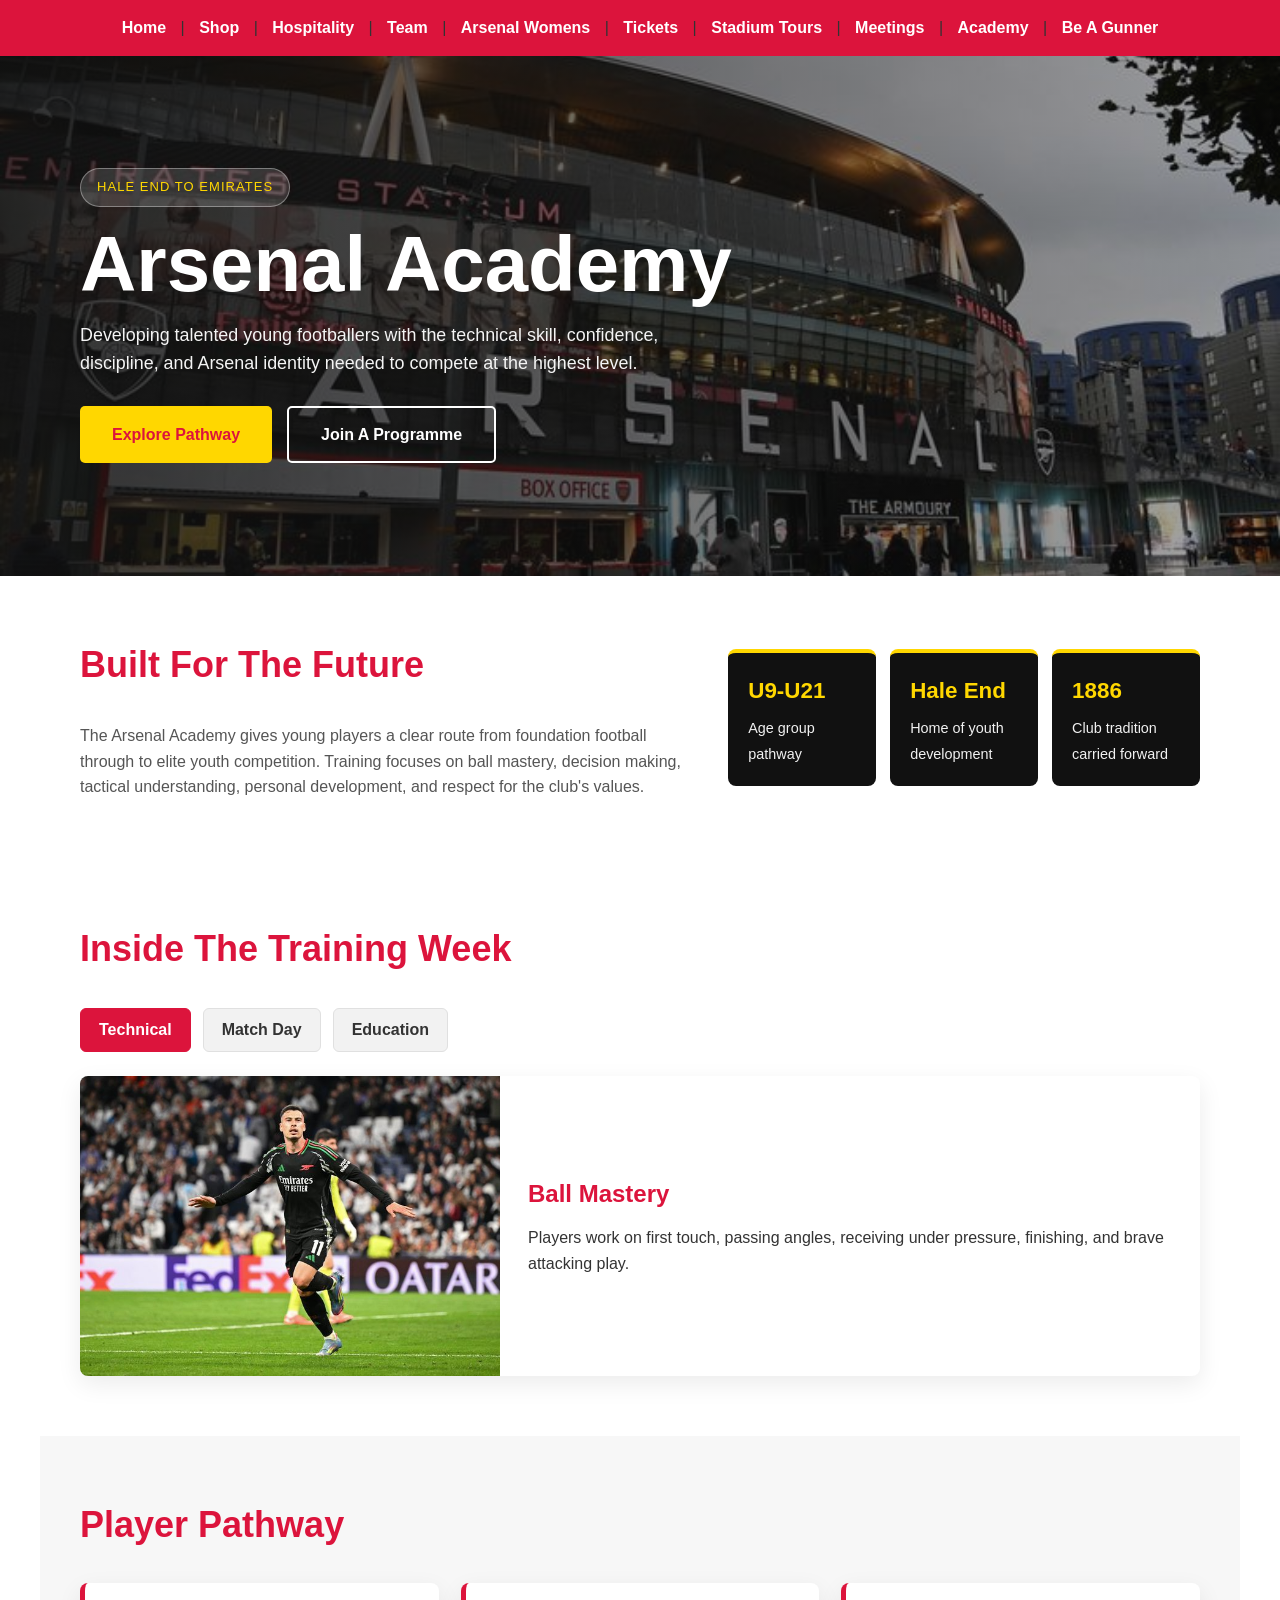
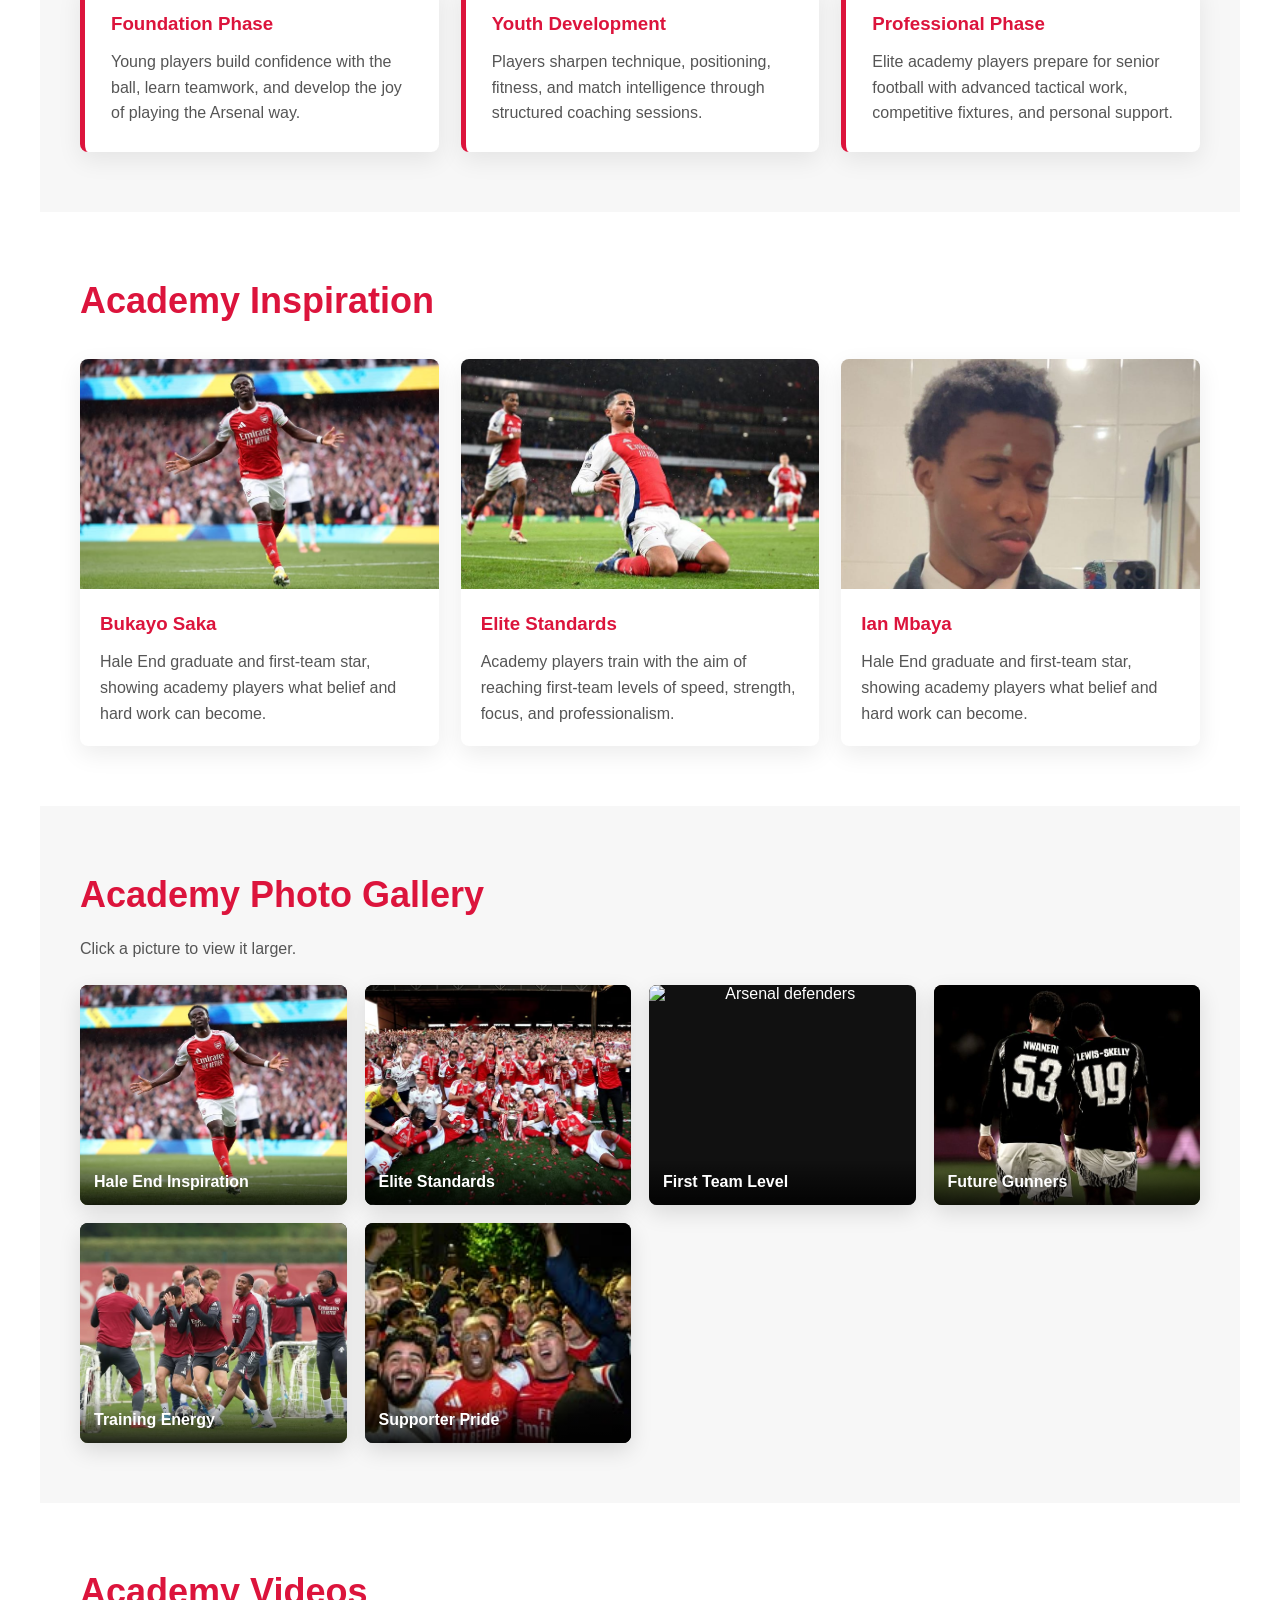
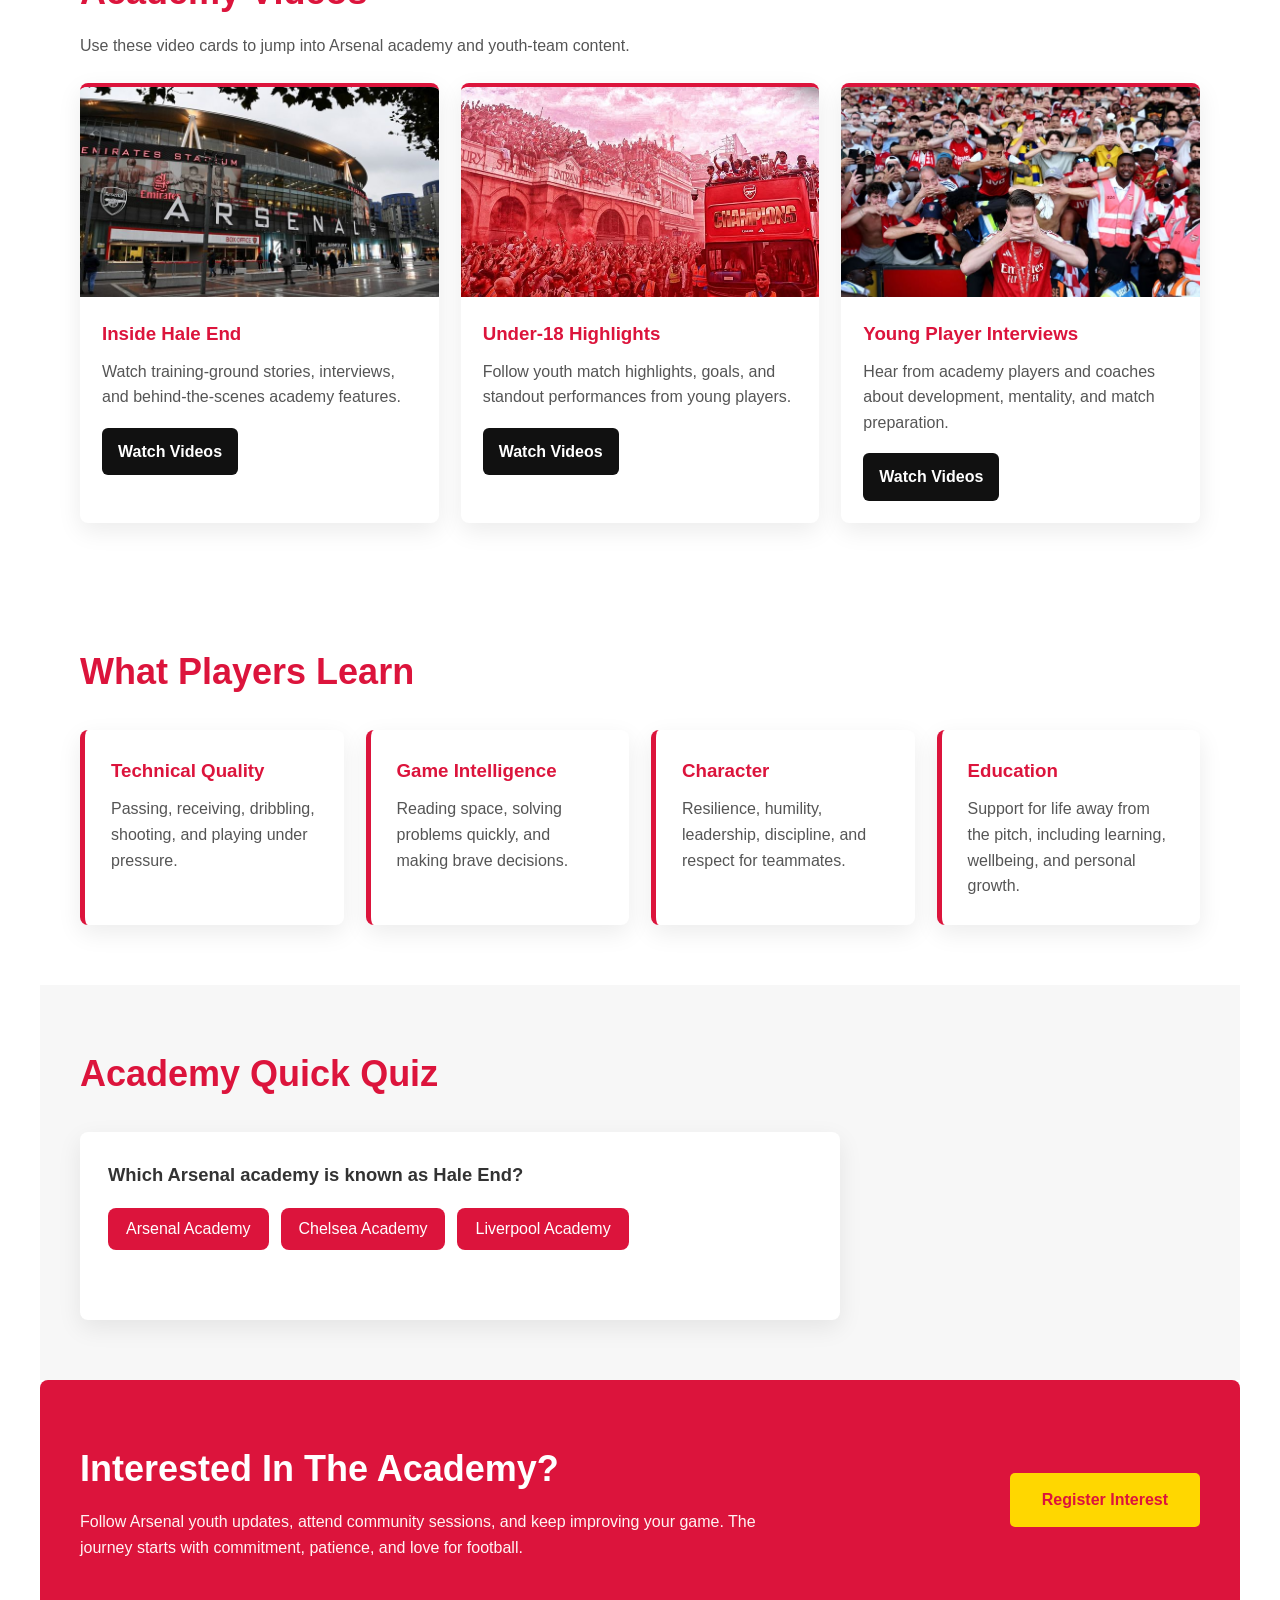
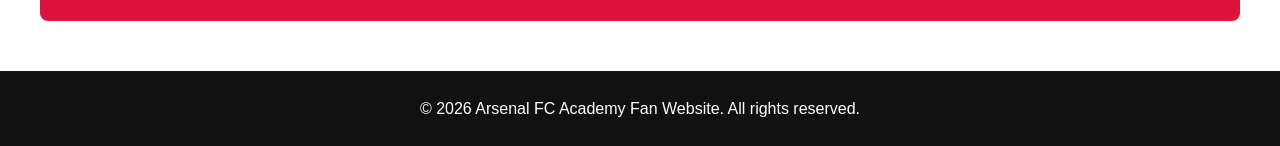
==== Academy.html @ 8179187a "styling of academy page" ====
<!DOCTYPE html>
<html lang="en">
<head>
  <meta charset="UTF-8">
  <meta name="viewport" content="width=device-width, initial-scale=1.0">
  <title>Academy - Arsenal Website</title>
  <link rel="stylesheet" href="style.css">
</head>
<body>
  <nav>
    <a href="index.html">Home</a> |
    <a href="shop.html">Shop</a> |
    <a href="hospitality.html">Hospitality</a> |
    <a href="team.html">Team</a> |
    <a href="arsenal-womens.html">Arsenal Womens</a> |
    <a href="tickets.html">Tickets</a> |
    <a href="stadium-tours.html">Stadium Tours</a> |
    <a href="meetings.html">Meetings</a> |
    <a href="Academy.html">Academy</a> |
    <a href="BeAGunner.html">Be A Gunner</a>
  </nav>

  <main class="academy-page">
    <section class="academy-hero">
      <div class="academy-hero-content">
        <span class="hero-tag">Hale End to Emirates</span>
        <h1>Arsenal Academy</h1>
        <p>Developing talented young footballers with the technical skill, confidence, discipline, and Arsenal identity needed to compete at the highest level.</p>
        <div class="cta-buttons">
          <a class="btn btn-primary" href="#pathway">Explore Pathway</a>
          <a class="btn btn-secondary" href="#apply">Join A Programme</a>
        </div>
      </div>
    </section>

    <section class="academy-intro">
      <div>
        <h2>Built For The Future</h2>
        <p>The Arsenal Academy gives young players a clear route from foundation football through to elite youth competition. Training focuses on ball mastery, decision making, tactical understanding, personal development, and respect for the club's values.</p>
      </div>
      <div class="academy-stats">
        <div>
          <strong>U9-U21</strong>
          <span>Age group pathway</span>
        </div>
        <div>
          <strong>Hale End</strong>
          <span>Home of youth development</span>
        </div>
        <div>
          <strong>1886</strong>
          <span>Club tradition carried forward</span>
        </div>
      </div>
    </section>

    <section class="academy-training">
      <h2>Inside The Training Week</h2>
      <div class="academy-tabs" role="tablist" aria-label="Academy training topics">
        <button class="academy-tab active" type="button" data-tab="technical">Technical</button>
        <button class="academy-tab" type="button" data-tab="matchday">Match Day</button>
        <button class="academy-tab" type="button" data-tab="education">Education</button>
      </div>
      <div class="academy-tab-panels">
        <article class="academy-tab-panel active" id="technical">
          <img src="images/download (53).jpeg" alt="Young Arsenal player in action">
          <div>
            <h3>Ball Mastery</h3>
            <p>Players work on first touch, passing angles, receiving under pressure, finishing, and brave attacking play.</p>
          </div>
        </article>
        <article class="academy-tab-panel" id="matchday">
          <img src="images/download (3).jpeg" alt="Arsenal match day scene">
          <div>
            <h3>Competitive Habits</h3>
            <p>Match days help players test their decisions, communicate clearly, recover quickly, and play with identity.</p>
          </div>
        </article>
        <article class="academy-tab-panel" id="education">
          <img src="images/Emirates stadium Arsenal.jpeg" alt="Emirates Stadium">
          <div>
            <h3>Growing Off The Pitch</h3>
            <p>The academy journey is also about confidence, leadership, school work, wellbeing, and respect for others.</p>
          </div>
        </article>
      </div>
    </section>

    <section id="pathway" class="academy-pathway">
      <h2>Player Pathway</h2>
      <div class="pathway-grid">
        <article class="pathway-card">
          <h3>Foundation Phase</h3>
          <p>Young players build confidence with the ball, learn teamwork, and develop the joy of playing the Arsenal way.</p>
        </article>
        <article class="pathway-card">
          <h3>Youth Development</h3>
          <p>Players sharpen technique, positioning, fitness, and match intelligence through structured coaching sessions.</p>
        </article>
        <article class="pathway-card">
          <h3>Professional Phase</h3>
          <p>Elite academy players prepare for senior football with advanced tactical work, competitive fixtures, and personal support.</p>
        </article>
      </div>
    </section>

    <section class="academy-prospects">
      <h2>Academy Inspiration</h2>
      <div class="prospect-grid">
        <article class="prospect-card">
          <img src="images/bukayo saka.jpeg" alt="Bukayo Saka">
          <div>
            <h3>Bukayo Saka</h3>
            <p>Hale End graduate and first-team star, showing academy players what belief and hard work can become.</p>
          </div>
        </article>
        <article class="prospect-card">
          <img src="images/Saliba.jpeg" alt="William Saliba">
          <div>
            <h3>Elite Standards</h3>
            <p>Academy players train with the aim of reaching first-team levels of speed, strength, focus, and professionalism.</p>
          </div>
        </article>
        <article class="prospect-card">
          <img src="images/Mbaya3.jpeg" alt="Ian Mbaya">
          <div>
            <h3>Ian Mbaya</h3>
            <p>Hale End graduate and first-team star, showing academy players what belief and hard work can become.</p>
          </div>
        </article>
      </div>
    </section>

    <section class="academy-gallery-section">
      <h2>Academy Photo Gallery</h2>
      <p>Click a picture to view it larger.</p>
      <div class="academy-gallery">
        <button type="button" class="academy-gallery-item" data-image="images/bukayo saka.jpeg" data-title="Hale End Inspiration">
          <img src="images/bukayo saka.jpeg" alt="Bukayo Saka">
          <span>Hale End Inspiration</span>
        </button>
        <button type="button" class="academy-gallery-item" data-image="images/Saliba.jpeg" data-title="Elite Defensive Standards">
          <img src="images/arsenal fc.jpeg" alt="William Saliba">
          <span>Elite Standards</span>
        </button>
        <button type="button" class="academy-gallery-item" data-image="images/#saliba #gabriel #timber #Arsenal #EPL.jpeg" data-title="First Team Level">
          <img src="images/#saliba #gabriel #timber #Arsenal #EPL.jpeg" alt="Arsenal defenders">
          <span>First Team Level</span>
        </button>
        <button type="button" class="academy-gallery-item" data-image="images/ethan nwaneri and myles lewis-skelly.jpeg" data-title="Future Gunners">
          <img src="images/ethan nwaneri and myles lewis-skelly.jpeg" alt="Arsenal football moment">
          <span>Future Gunners</span>
        </button>
        <button type="button" class="academy-gallery-item" data-image="images/Riccardo Calafiori training ahead of Atletico Madrid match.jpeg" data-title="Training Energy">
          <img src="images/Riccardo Calafiori training ahead of Atletico Madrid match.jpeg" alt="Arsenal training moment">
          <span>Training Energy</span>
        </button>
        <button type="button" class="academy-gallery-item" data-image="images/Ian Wright joins Arsenal fans at Emirates Stadium___.jpeg" data-title="Supporter Pride">
          <img src="images/Ian Wright joins Arsenal fans at Emirates Stadium___.jpeg" alt="Arsenal supporter pride">
          <span>Supporter Pride</span>
        </button>
      </div>
    </section>

    <section class="academy-video-section">
      <h2>Academy Videos</h2>
      <p>Use these video cards to jump into Arsenal academy and youth-team content.</p>
      <div class="academy-video-grid">
        <article class="academy-video-card">
          <img src="images/Arsenal emirates stadium 2021 ✌️😍.jpeg" alt="Arsenal stadium">
          <div>
            <h3>Inside Hale End</h3>
            <p>Watch training-ground stories, interviews, and behind-the-scenes academy features.</p>
            <a class="video-link" href="https://www.youtube.com/results?search_query=Arsenal+Academy+Hale+End" target="_blank" rel="noopener">Watch Videos</a>
          </div>
        </article>
        <article class="academy-video-card">
          <img src="images/download (55).jpeg" alt="Arsenal match action">
          <div>
            <h3>Under-18 Highlights</h3>
            <p>Follow youth match highlights, goals, and standout performances from young players.</p>
            <a class="video-link" href="https://www.youtube.com/results?search_query=Arsenal+Under+18+highlights" target="_blank" rel="noopener">Watch Videos</a>
          </div>
        </article>
        <article class="academy-video-card">
          <img src="images/COLD_ 🥶🇸🇪.jpeg" alt="Arsenal player celebration">
          <div>
            <h3>Young Player Interviews</h3>
            <p>Hear from academy players and coaches about development, mentality, and match preparation.</p>
            <a class="video-link" href="https://www.youtube.com/results?search_query=Arsenal+young+players+interview" target="_blank" rel="noopener">Watch Videos</a>
          </div>
        </article>
      </div>
    </section>

    <section class="academy-values">
      <h2>What Players Learn</h2>
      <div class="values-list">
        <div>
          <h3>Technical Quality</h3>
          <p>Passing, receiving, dribbling, shooting, and playing under pressure.</p>
        </div>
        <div>
          <h3>Game Intelligence</h3>
          <p>Reading space, solving problems quickly, and making brave decisions.</p>
        </div>
        <div>
          <h3>Character</h3>
          <p>Resilience, humility, leadership, discipline, and respect for teammates.</p>
        </div>
        <div>
          <h3>Education</h3>
          <p>Support for life away from the pitch, including learning, wellbeing, and personal growth.</p>
        </div>
      </div>
    </section>

    <section class="academy-quiz">
      <h2>Academy Quick Quiz</h2>
      <div class="quiz-card">
        <p id="academyQuestion">Which Arsenal academy is known as Hale End?</p>
        <div class="quiz-options">
          <button type="button" data-answer="correct">Arsenal Academy</button>
          <button type="button" data-answer="wrong">Chelsea Academy</button>
          <button type="button" data-answer="wrong">Liverpool Academy</button>
        </div>
        <p id="academyQuizResult"></p>
      </div>
    </section>

    <section id="apply" class="academy-apply">
      <div>
        <h2>Interested In The Academy?</h2>
        <p>Follow Arsenal youth updates, attend community sessions, and keep improving your game. The journey starts with commitment, patience, and love for football.</p>
      </div>
      <a class="btn btn-primary" href="BeAGunner.html">Register Interest</a>
    </section>
  </main>

  <div class="academy-lightbox hidden" id="academyLightbox">
    <div class="academy-lightbox-content">
      <button type="button" class="academy-lightbox-close" id="academyLightboxClose">x</button>
      <img id="academyLightboxImage" src="" alt="Academy gallery preview">
      <p id="academyLightboxCaption"></p>
    </div>
  </div>

  <footer>
    <p>&copy; 2026 Arsenal FC Academy Fan Website. All rights reserved.</p>
  </footer>

  <script>
    const tabs = document.querySelectorAll(".academy-tab");
    const tabPanels = document.querySelectorAll(".academy-tab-panel");

    tabs.forEach(tab => {
      tab.addEventListener("click", () => {
        tabs.forEach(item => item.classList.remove("active"));
        tabPanels.forEach(panel => panel.classList.remove("active"));

        tab.classList.add("active");
        document.getElementById(tab.dataset.tab).classList.add("active");
      });
    });

    const galleryItems = document.querySelectorAll(".academy-gallery-item");
    const lightbox = document.getElementById("academyLightbox");
    const lightboxImage = document.getElementById("academyLightboxImage");
    const lightboxCaption = document.getElementById("academyLightboxCaption");
    const lightboxClose = document.getElementById("academyLightboxClose");

    galleryItems.forEach(item => {
      item.addEventListener("click", () => {
        lightboxImage.src = item.dataset.image;
        lightboxImage.alt = item.dataset.title;
        lightboxCaption.textContent = item.dataset.title;
        lightbox.classList.remove("hidden");
      });
    });

    lightboxClose.addEventListener("click", () => {
      lightbox.classList.add("hidden");
    });

    lightbox.addEventListener("click", event => {
      if (event.target === lightbox) {
        lightbox.classList.add("hidden");
      }
    });

    const quizButtons = document.querySelectorAll(".quiz-options button");
    const quizResult = document.getElementById("academyQuizResult");

    quizButtons.forEach(button => {
      button.addEventListener("click", () => {
        if (button.dataset.answer === "correct") {
          quizResult.textContent = "Correct! Hale End is Arsenal's famous academy.";
          quizResult.className = "correct";
        } else {
          quizResult.textContent = "Try again. Think Arsenal red and white.";
          quizResult.className = "incorrect";
        }
      });
    });
  </script>
</body>
</html>
---- style.css ----
/* ===== UNIVERSAL STYLES ===== */
* {
  margin: 0;
  padding: 0;
  box-sizing: border-box;
}

body {
  font-family: Arial, sans-serif;
  line-height: 1.6;
  color: #333;
}

/* ===== NAVIGATION STYLES ===== */
nav {
  background-color: #DC143C;
  padding: 15px;
  text-align: center;
}

nav a {
  color: white;
  text-decoration: none;
  margin: 0 10px;
  font-weight: bold;
}

nav a:hover {
  color: #FFD700;
}

/* ===== MAIN CONTENT ===== */
main {
  padding: 40px;
  max-width: 1200px;
  margin: 0 auto;
}

/* ===== HERO SECTION ===== */
.hero {
  display: flex;
  align-items: center;
  justify-content: center;
  gap: 40px;
  background: linear-gradient(rgba(0, 0, 0, 0.55), rgba(0, 0, 0, 0.55)), url('images/Arsenal emirates stadium 2021 ✌️😍.jpeg') center/cover;
  color: white;
  padding: 80px 40px;
  min-height: 520px;
  text-align: left;
}

.hero-content {
  flex: 1;
  max-width: 700px;
}

.hero h1 {
  font-size: clamp(40px, 5vw, 64px);
  margin-bottom: 20px;
  text-shadow: 2px 2px 6px rgba(0, 0, 0, 0.85);
}

.hero p {
  font-size: 18px;
  margin-bottom: 30px;
  max-width: 620px;
  text-shadow: 1px 1px 3px rgba(0, 0, 0, 0.8);
}

.hero-tag {
  display: inline-block;
  margin-bottom: 18px;
  padding: 8px 16px;
  border-radius: 999px;
  background: rgba(255, 255, 255, 0.15);
  color: #FFD700;
  border: 1px solid rgba(255, 255, 255, 0.35);
  text-transform: uppercase;
  font-size: 13px;
  letter-spacing: 0.08em;
}

.hero-image-frame {
  display: flex;
  justify-content: center;
  align-items: center;
  width: 420px;
}

.hero-image {
  width: 420px;
  max-width: 45%;
  border-radius: 18px;
  box-shadow: 0 10px 30px rgba(0, 0, 0, 0.45);
  display: block;
}

/* ===== BUTTONS ===== */
.cta-buttons {
  display: flex;
  flex-wrap: wrap;
  gap: 15px;
}

.btn {
  padding: 14px 32px;
  font-size: 16px;
  border: none;
  cursor: pointer;
  border-radius: 5px;
  font-weight: bold;
  transition: transform 0.2s ease, box-shadow 0.2s ease;
}

.btn:hover {
  transform: translateY(-2px);
  box-shadow: 0 8px 18px rgba(0, 0, 0, 0.18);
}

.btn a {
  text-decoration: none;
  color: inherit;
}

.btn-primary {
  background-color: #FFD700;
  color: #DC143C;
}

.btn-primary:hover {
  background-color: #FFC400;
}

.btn-secondary {
  background-color: transparent;
  color: white;
  border: 2px solid white;
}

.btn-secondary:hover {
  background-color: white;
  color: #DC143C;
}

/* ===== CLUB OVERVIEW ===== */
.club-overview .overview-grid {
  display: grid;
  grid-template-columns: repeat(auto-fit, minmax(240px, 1fr));
  gap: 20px;
  margin-top: 30px;
}

.overview-card {
  background: rgba(255, 255, 255, 0.95);
  padding: 25px;
  border-radius: 12px;
  box-shadow: 0 8px 18px rgba(0, 0, 0, 0.08);
}

.overview-card h3 {
  margin-bottom: 12px;
  color: #DC143C;
}

.overview-card p {
  color: #555;
}

@media (max-width: 900px) {
  .hero {
    flex-direction: column;
    text-align: center;
    padding: 60px 20px;
  }

  .hero-image {
    max-width: 100%;
    width: auto;
  }

  nav {
    padding: 20px 10px;
  }
}

.btn-secondary {
  background-color: transparent;
  color: white;
  border: 2px solid white;
}

.btn-secondary:hover {
  background-color: white;
  color: #DC143C;
}

/* ===== SECTIONS ===== */
section {
  padding: 50px 40px;
}

section h2 {
  font-size: clamp(28px, 3vw, 36px);
  margin-bottom: 30px;
  color: #DC143C;
}

/* ===== QUICK LINKS SECTION ===== */
.quick-links {
  background-color: #f9f9f9;
}

.links-grid {
  display: grid;
  grid-template-columns: repeat(auto-fit, minmax(250px, 1fr));
  gap: 20px;
}

.link-card {
  background: white;
  padding: 30px;
  border-radius: 8px;
  box-shadow: 0 2px 10px rgba(0,0,0,0.1);
  transition: transform 0.3s;
  border-top: 4px solid #DC143C;
}

.link-card:hover {
  transform: translateY(-5px);
  box-shadow: 0 5px 20px rgba(0,0,0,0.2);
}

.link-card h3 {
  color: #DC143C;
  margin-bottom: 10px;
}

.link-card a {
  color: #DC143C;
  text-decoration: none;
  font-weight: bold;
  display: inline-block;
  margin-top: 15px;
}

.link-card a:hover {
  color: #B22234;
}

/* ===== UPCOMING MATCHES SECTION ===== */
.upcoming-matches {
  background-color: white;
}

.match-list {
  display: grid;
  grid-template-columns: repeat(auto-fit, minmax(280px, 1fr));
  gap: 20px;
}

.match-card {
  background: white;
  border-left: 5px solid #DC143C;
  padding: 20px;
  border-radius: 5px;
  box-shadow: 0 2px 5px rgba(0,0,0,0.1);
}

.match-date {
  color: #DC143C;
  font-weight: bold;
  margin-bottom: 10px;
}

.match-teams {
  font-size: 18px;
  font-weight: bold;
  color: #DC143C;
  margin-bottom: 8px;
}

.match-competition {
  color: #666;
  font-size: 14px;
}

/* ===== PHOTO GALLERY SECTION ===== */
.photo-gallery {
  background-color: #f9f9f9;
}

.gallery-grid {
  display: grid;
  grid-template-columns: repeat(auto-fit, minmax(280px, 1fr));
  gap: 20px;
}

.gallery-item {
  border-radius: 8px;
  overflow: hidden;
  box-shadow: 0 2px 10px rgba(0,0,0,0.15);
  transition: transform 0.3s, box-shadow 0.3s;
}

.gallery-item:hover {
  transform: scale(1.05);
  box-shadow: 0 5px 20px rgba(0,0,0,0.25);
}

.gallery-item img {
  width: 100%;
  height: 250px;
  object-fit: cover;
  display: block;
}

.gallery-item h3 {
  padding: 15px;
  background: white;
  color: #DC143C;
  margin: 0;
  text-align: center;
  font-size: 16px;
  font-weight: bold;
}

/* ===== FEATURED NEWS SECTION ===== */
.featured-news {
  background-color: #f4f4f4;
}

.featured-news article {
  background: white;
  padding: 30px;
  border-radius: 8px;
  box-shadow: 0 2px 5px rgba(0,0,0,0.1);
}

.featured-news h3 {
  margin-bottom: 10px;
  color: #DC143C;
}

.featured-news a {
  color: #DC143C;
  text-decoration: none;
  font-weight: bold;
}

.featured-news a:hover {
  text-decoration: underline;
}

.news-image {
  width: 100%;
  height: 300px;
  object-fit: cover;
  border-radius: 5px;
  margin-bottom: 20px;
}

/* ===== FEATURED PLAYERS SECTION ===== */
.featured-players {
  background-color: #f9f9f9;
}

.players-grid {
  display: grid;
  grid-template-columns: repeat(auto-fit, minmax(220px, 1fr));
  gap: 25px;
}

.player-card {
  background: white;
  border-radius: 8px;
  overflow: hidden;
  box-shadow: 0 2px 10px rgba(0,0,0,0.1);
  transition: transform 0.3s;
  text-align: center;
  position: relative;
  border-top: 4px solid #DC143C;
}

.player-card:hover {
  transform: translateY(-10px);
  box-shadow: 0 5px 20px rgba(0,0,0,0.2);
}

.player-card img {
  width: 100%;
  height: 250px;
  object-fit: cover;
  display: block;
}

.player-card h3 {
  color: #DC143C;
  margin: 15px 0 5px 0;
  font-size: 18px;
}

/* ===== TICKETS PAGE ADDITIONS ===== */
.ticket-list {
  display: grid;
  grid-template-columns: repeat(auto-fit, minmax(300px, 1fr));
  gap: 20px;
}

.ticket-card {
  background: white;
  padding: 18px;
  border-radius: 8px;
  box-shadow: 0 6px 18px rgba(0,0,0,0.06);
  border-left: 6px solid #DC143C;
}

.ticket-meta {
  display: flex;
  justify-content: space-between;
  gap: 10px;
  margin-bottom: 12px;
}

.purchase-panel {
  background: #fff;
  border: 1px solid #eee;
  padding: 20px;
  border-radius: 8px;
  box-shadow: 0 10px 30px rgba(0,0,0,0.08);
  max-width: 720px;
  margin: 20px auto;
}

.form-row { display:flex; gap:12px; flex-wrap:wrap; align-items:center; }
.form-row label { min-width:110px; color:#333; font-weight:600; }
.form-row input, .form-row select { flex:1; padding:8px 10px; border-radius:6px; border:1px solid #ddd; }

.order-summary { background:#f9f9f9; padding:12px; border-radius:6px; margin-top:12px; }
.order-actions { display:flex; gap:10px; margin-top:14px; }
.small { font-size:14px; color:#666; }

.orders-list { max-width:900px; margin:10px auto; }
.order-card { background:#fff; padding:12px; border-radius:8px; box-shadow:0 4px 12px rgba(0,0,0,0.04); margin-bottom:12px; }

.hidden { display:none; }

.player-card p {
  color: #666;
  margin: 0 0 10px 0;
  font-weight: bold;
}

.player-card .number {
  display: inline-block;
  background-color: #DC143C;
  color: white;
  padding: 8px 15px;
  border-radius: 50%;
  font-weight: bold;
  font-size: 18px;
  margin-bottom: 15px;
}

/* ===== CONTACT SECTION ===== */
.contact-section {
  background: linear-gradient(180deg, #fff6f7 0%, #fde2ea 100%);
}

.contact-intro {
  max-width: 700px;
  margin: 0 auto 35px auto;
  text-align: center;
}

.contact-intro p {
  color: #5b212f;
  font-size: 1rem;
  max-width: 620px;
  margin: 0 auto;
}

.contact-grid {
  display: grid;
  grid-template-columns: repeat(auto-fit, minmax(240px, 1fr));
  gap: 25px;
}

.contact-card {
  background: white;
  border-radius: 18px;
  padding: 28px;
  box-shadow: 0 12px 35px rgba(220, 20, 60, 0.12);
  border: 1px solid rgba(220, 20, 60, 0.08);
}

.contact-card h3 {
  margin-bottom: 16px;
  color: #B22234;
}

.contact-card p {
  color: #5b212f;
  margin-bottom: 12px;
  line-height: 1.7;
}

.contact-card a {
  color: #DC143C;
  text-decoration: none;
  font-weight: 700;
}

.contact-card a:hover {
  text-decoration: underline;
}

.socials {
  display: flex;
  flex-wrap: wrap;
  gap: 12px;
  margin-top: 10px;
}

.socials a {
  display: inline-flex;
  align-items: center;
  justify-content: center;
  padding: 10px 16px;
  background: #DC143C;
  color: white;
  border-radius: 999px;
  text-decoration: none;
  font-size: 0.95rem;
  transition: transform 0.2s ease, background-color 0.2s ease;
}

.socials a:hover {
  transform: translateY(-2px);
  background-color: #B22234;
}

/* ===== FOOTER ===== */
footer {
  background-color: #25121f;
  color: #f4e6ea;
  padding: 50px 40px 24px;
  margin-top: 40px;
}

.footer-content {
  display: grid;
  grid-template-columns: repeat(auto-fit, minmax(200px, 1fr));
  gap: 30px;
  max-width: 1200px;
  margin: 0 auto;
  padding-bottom: 24px;
  border-bottom: 1px solid rgba(255, 255, 255, 0.1);
}

.footer-col h3 {
  color: #FFD700;
  margin-bottom: 15px;
}

.footer-col p,
.footer-links a {
  color: #f4e6ea;
  font-size: 0.95rem;
  line-height: 1.8;
}

.footer-links a {
  display: block;
  margin-bottom: 10px;
  text-decoration: none;
}

.footer-links a:hover {
  color: #FFD700;
}

.footer-note {
  text-align: center;
  margin-top: 20px;
  color: #d7c1ca;
  font-size: 0.9rem;
}

.gallery-overlay {
  position: fixed;
  inset: 0;
  display: flex;
  align-items: center;
  justify-content: center;
  background: rgba(0, 0, 0, 0.85);
  padding: 20px;
  z-index: 100;
}

.gallery-modal {
  position: relative;
  max-width: 1000px;
  width: 100%;
  background: #111;
  padding: 20px;
  border-radius: 16px;
  box-shadow: 0 20px 60px rgba(0, 0, 0, 0.5);
}

.gallery-close {
  position: absolute;
  top: 18px;
  right: 18px;
  width: 42px;
  height: 42px;
  border: none;
  border-radius: 50%;
  background: rgba(255, 255, 255, 0.1);
  color: white;
  font-size: 28px;
  cursor: pointer;
}

.gallery-modal img {
  width: 100%;
  height: auto;
  display: block;
  border-radius: 12px;
}

.gallery-modal p {
  margin-top: 16px;
  color: white;
  font-size: 18px;
  text-align: center;
}

.hidden {
  display: none;
}

.news-cards {
  display: grid;
  grid-template-columns: repeat(auto-fit, minmax(260px, 1fr));
  gap: 18px;
}

.news-card {
  background: white;
  border-radius: 12px;
  overflow: hidden;
  box-shadow: 0 4px 14px rgba(0, 0, 0, 0.08);
  border: 1px solid rgba(220, 20, 60, 0.08);
  max-width: 320px;
  margin: 0 auto;
}

.news-card img {
  width: 100%;
  height: 180px;
  object-fit: cover;
  display: block;
}

.news-copy {
  padding: 16px;
}

.news-copy h3 {
  margin-bottom: 10px;
  font-size: 1.1rem;
}

.news-copy p {
  margin-bottom: 12px;
  color: #555;
  font-size: 0.95rem;
  line-height: 1.5;
}

.news-copy a {
  color: #DC143C;
  font-weight: bold;
  text-decoration: none;
}

.news-copy a:hover {
  text-decoration: underline;
}

.fan-zone {
    max-width: 700px;
    margin: auto;
}

.fan-card {
    background: white;
    padding: 25px;
    border-radius: 12px;
    box-shadow: 0 4px 12px rgba(0,0,0,0.1);
    text-align: center;
}

.fan-card h3 {
    color: #EF0107; /* Arsenal red */
    margin-bottom: 20px;
}

#question {
    font-size: 1.2rem;
    margin-bottom: 20px;
}

input {
    width: 80%;
    padding: 12px;
    border: 2px solid #ddd;
    border-radius: 8px;
    font-size: 1rem;
    margin-bottom: 15px;
}

input:focus {
    outline: none;
    border-color: #EF0107;
}

button {
    background: #EF0107;
    color: white;
    border: none;
    padding: 12px 18px;
    margin: 5px;
    border-radius: 8px;
    cursor: pointer;
    font-size: 1rem;
    transition: 0.3s;
}

button:hover {
    background: #c40006;
}

#result {
    margin-top: 15px;
    font-weight: bold;
    min-height: 25px;
}

#score {
    margin-top: 20px;
    font-size: 1.1rem;
    color: #333;
}

.correct {
    color: green;
}

.incorrect {
    color: red;
}

/* ===== ACADEMY PAGE ===== */
.academy-page {
  padding: 0;
  max-width: none;
}

.academy-page section {
  padding: 60px 40px;
}

.academy-hero {
  min-height: 520px;
  display: flex;
  align-items: center;
  background:
    linear-gradient(90deg, rgba(18, 18, 18, 0.82), rgba(18, 18, 18, 0.36)),
    url("images/Arsenal emirates stadium 2021 ✌️😍.jpeg") center/cover;
  color: white;
}

.academy-hero-content {
  width: min(720px, 100%);
  margin-left: max(0px, calc((100vw - 1200px) / 2));
}

.academy-hero h1 {
  font-size: clamp(42px, 7vw, 78px);
  line-height: 1;
  margin-bottom: 18px;
}

.academy-hero p {
  max-width: 650px;
  margin-bottom: 28px;
  font-size: 1.12rem;
  color: #f4f4f4;
}

.academy-hero .btn {
  display: inline-flex;
  align-items: center;
  justify-content: center;
  text-decoration: none;
}

.academy-intro,
.academy-pathway,
.academy-prospects,
.academy-values,
.academy-apply {
  max-width: 1200px;
  margin: 0 auto;
}

.academy-intro {
  display: grid;
  grid-template-columns: 1.3fr 1fr;
  gap: 35px;
  align-items: center;
}

.academy-intro p {
  max-width: 700px;
  color: #555;
}

.academy-stats {
  display: grid;
  grid-template-columns: repeat(3, 1fr);
  gap: 14px;
}

.academy-stats div {
  background: #111;
  color: white;
  border-top: 4px solid #FFD700;
  border-radius: 8px;
  padding: 20px;
}

.academy-stats strong {
  display: block;
  color: #FFD700;
  font-size: 1.4rem;
  margin-bottom: 6px;
}

.academy-stats span {
  font-size: 0.9rem;
  color: #f1f1f1;
}

.academy-training,
.academy-gallery-section,
.academy-video-section,
.academy-quiz {
  max-width: 1200px;
  margin: 0 auto;
}

.academy-tabs {
  display: flex;
  flex-wrap: wrap;
  gap: 12px;
  margin-bottom: 24px;
}

.academy-tab {
  background: #f2f2f2;
  color: #333;
  border: 1px solid #e0e0e0;
  border-radius: 6px;
  margin: 0;
  font-weight: bold;
}

.academy-tab.active,
.academy-tab:hover {
  background: #DC143C;
  color: white;
  border-color: #DC143C;
}

.academy-tab-panel {
  display: none;
  grid-template-columns: minmax(240px, 420px) 1fr;
  gap: 28px;
  align-items: center;
  background: white;
  border-radius: 8px;
  box-shadow: 0 8px 24px rgba(0, 0, 0, 0.08);
  overflow: hidden;
}

.academy-tab-panel.active {
  display: grid;
}

.academy-tab-panel img {
  width: 100%;
  height: 300px;
  object-fit: cover;
  display: block;
}

.academy-tab-panel div {
  padding: 28px 28px 28px 0;
}

.academy-tab-panel h3 {
  color: #DC143C;
  margin-bottom: 12px;
  font-size: 1.5rem;
}

.academy-pathway {
  background: #f7f7f7;
}

.pathway-grid,
.prospect-grid,
.values-list {
  display: grid;
  grid-template-columns: repeat(auto-fit, minmax(240px, 1fr));
  gap: 22px;
}

.pathway-card,
.prospect-card,
.values-list div {
  background: white;
  border-radius: 8px;
  box-shadow: 0 8px 24px rgba(0, 0, 0, 0.08);
  overflow: hidden;
}

.pathway-card,
.values-list div {
  padding: 26px;
  border-left: 5px solid #DC143C;
}

.pathway-card h3,
.prospect-card h3,
.values-list h3 {
  color: #DC143C;
  margin-bottom: 10px;
}

.pathway-card p,
.prospect-card p,
.values-list p {
  color: #555;
}

.prospect-card img {
  width: 100%;
  height: 230px;
  object-fit: cover;
  display: block;
}

.prospect-card div {
  padding: 20px;
}

.academy-gallery-section {
  background: #f7f7f7;
}

.academy-gallery-section > p,
.academy-video-section > p {
  margin-top: -18px;
  margin-bottom: 24px;
  color: #555;
}

.academy-gallery {
  display: grid;
  grid-template-columns: repeat(auto-fit, minmax(210px, 1fr));
  gap: 18px;
}

.academy-gallery-item {
  position: relative;
  min-height: 220px;
  padding: 0;
  margin: 0;
  border-radius: 8px;
  overflow: hidden;
  background: #111;
  border: none;
  box-shadow: 0 8px 22px rgba(0, 0, 0, 0.12);
}

.academy-gallery-item img {
  width: 100%;
  height: 100%;
  min-height: 220px;
  object-fit: cover;
  display: block;
  transition: transform 0.25s ease;
}

.academy-gallery-item span {
  position: absolute;
  left: 0;
  right: 0;
  bottom: 0;
  padding: 14px;
  background: linear-gradient(transparent, rgba(0, 0, 0, 0.82));
  color: white;
  font-weight: bold;
  text-align: left;
}

.academy-gallery-item:hover img {
  transform: scale(1.06);
}

.academy-video-grid {
  display: grid;
  grid-template-columns: repeat(auto-fit, minmax(260px, 1fr));
  gap: 22px;
}

.academy-video-card {
  background: white;
  border-radius: 8px;
  overflow: hidden;
  box-shadow: 0 8px 24px rgba(0, 0, 0, 0.08);
  border-top: 4px solid #DC143C;
}

.academy-video-card img {
  width: 100%;
  height: 210px;
  object-fit: cover;
  display: block;
}

.academy-video-card div {
  padding: 22px;
}

.academy-video-card h3 {
  color: #DC143C;
  margin-bottom: 10px;
}

.academy-video-card p {
  color: #555;
  margin-bottom: 18px;
}

.video-link {
  display: inline-flex;
  align-items: center;
  justify-content: center;
  background: #111;
  color: white;
  text-decoration: none;
  font-weight: bold;
  padding: 11px 16px;
  border-radius: 6px;
}

.video-link:hover {
  background: #DC143C;
}

.academy-values {
  background: #fff;
}

.academy-quiz {
  background: #f7f7f7;
}

.quiz-card {
  background: white;
  border-radius: 8px;
  box-shadow: 0 8px 24px rgba(0, 0, 0, 0.08);
  padding: 28px;
  max-width: 760px;
}

.quiz-card p:first-child {
  font-size: 1.15rem;
  font-weight: bold;
  margin-bottom: 18px;
}

.quiz-options {
  display: flex;
  flex-wrap: wrap;
  gap: 12px;
}

.quiz-options button {
  margin: 0;
  background: #DC143C;
}

#academyQuizResult {
  margin-top: 18px;
  min-height: 24px;
  font-weight: bold;
}

.academy-lightbox {
  position: fixed;
  inset: 0;
  z-index: 200;
  display: flex;
  align-items: center;
  justify-content: center;
  background: rgba(0, 0, 0, 0.86);
  padding: 20px;
}

.academy-lightbox.hidden {
  display: none;
}

.academy-lightbox-content {
  position: relative;
  width: min(980px, 100%);
  background: #111;
  border-radius: 8px;
  padding: 18px;
}

.academy-lightbox-content img {
  width: 100%;
  max-height: 75vh;
  object-fit: contain;
  display: block;
  border-radius: 6px;
}

.academy-lightbox-content p {
  color: white;
  text-align: center;
  font-size: 1.1rem;
  margin-top: 14px;
}

.academy-lightbox-close {
  position: absolute;
  top: 12px;
  right: 12px;
  width: 42px;
  height: 42px;
  padding: 0;
  margin: 0;
  border-radius: 50%;
  background: rgba(255, 255, 255, 0.16);
  color: white;
  font-size: 1.25rem;
  line-height: 1;
}

.academy-apply {
  display: flex;
  align-items: center;
  justify-content: space-between;
  gap: 24px;
  background: #DC143C;
  color: white;
  border-radius: 8px;
  margin-bottom: 50px;
}

.academy-apply h2 {
  color: white;
  margin-bottom: 12px;
}

.academy-apply p {
  max-width: 720px;
  color: #fff4f4;
}

.academy-apply .btn {
  flex: 0 0 auto;
  text-decoration: none;
}

@media (max-width: 850px) {
  .academy-page section {
    padding: 45px 20px;
  }

  .academy-hero {
    min-height: 460px;
    background:
      linear-gradient(rgba(18, 18, 18, 0.72), rgba(18, 18, 18, 0.72)),
      url("images/Arsenal emirates stadium 2021 ✌️😍.jpeg") center/cover;
  }

  .academy-intro,
  .academy-apply {
    grid-template-columns: 1fr;
    flex-direction: column;
    align-items: flex-start;
  }

  .academy-stats {
    grid-template-columns: 1fr;
  }

  .academy-tab-panel,
  .academy-tab-panel.active {
    grid-template-columns: 1fr;
  }

  .academy-tab-panel div {
    padding: 24px;
  }

  .academy-tab-panel img {
    height: 240px;
  }
}
.achievements{
    display:grid;
    grid-template-columns:repeat(auto-fit,minmax(280px,1fr));
    gap:20px;
}

.card{
    background:white;
    border-radius:10px;
    overflow:hidden;
    box-shadow:0 0 10px rgba(0,0,0,0.15);
    transition:0.3s;
}

.card:hover{
    transform:translateY(-5px);
}

.card img{
    width:100%;
    height:220px;
    object-fit:cover;
}

.card h3{
    padding:15px 15px 10px;
    color:#db0007;
}

.card p{
    padding:0 15px 20px;
}
.players{
    display:grid;
    grid-template-columns:repeat(auto-fit,minmax(250px,1fr));
    gap:20px;
}

.player-card{
    background:white;
    border-radius:10px;
    overflow:hidden;
    box-shadow:0 0 10px rgba(0,0,0,0.1);
}

.player-card img{
    width:100%;
    height:300px;
    object-fit:cover;
}

.player-info{
    padding:15px;
    text-align:center;
}
/* Gallery styles  i want the gallery pictures to be arranged in a grid */




/* Footer  i want the footer to be at the bottom */
footer{
    background:#111;
    color:white;
    text-align:center;
    padding:25px;
    margin-top: auto;

}

.socials a{
    color:#ffd700;
    text-decoration:none;
    margin:0 10px;
}
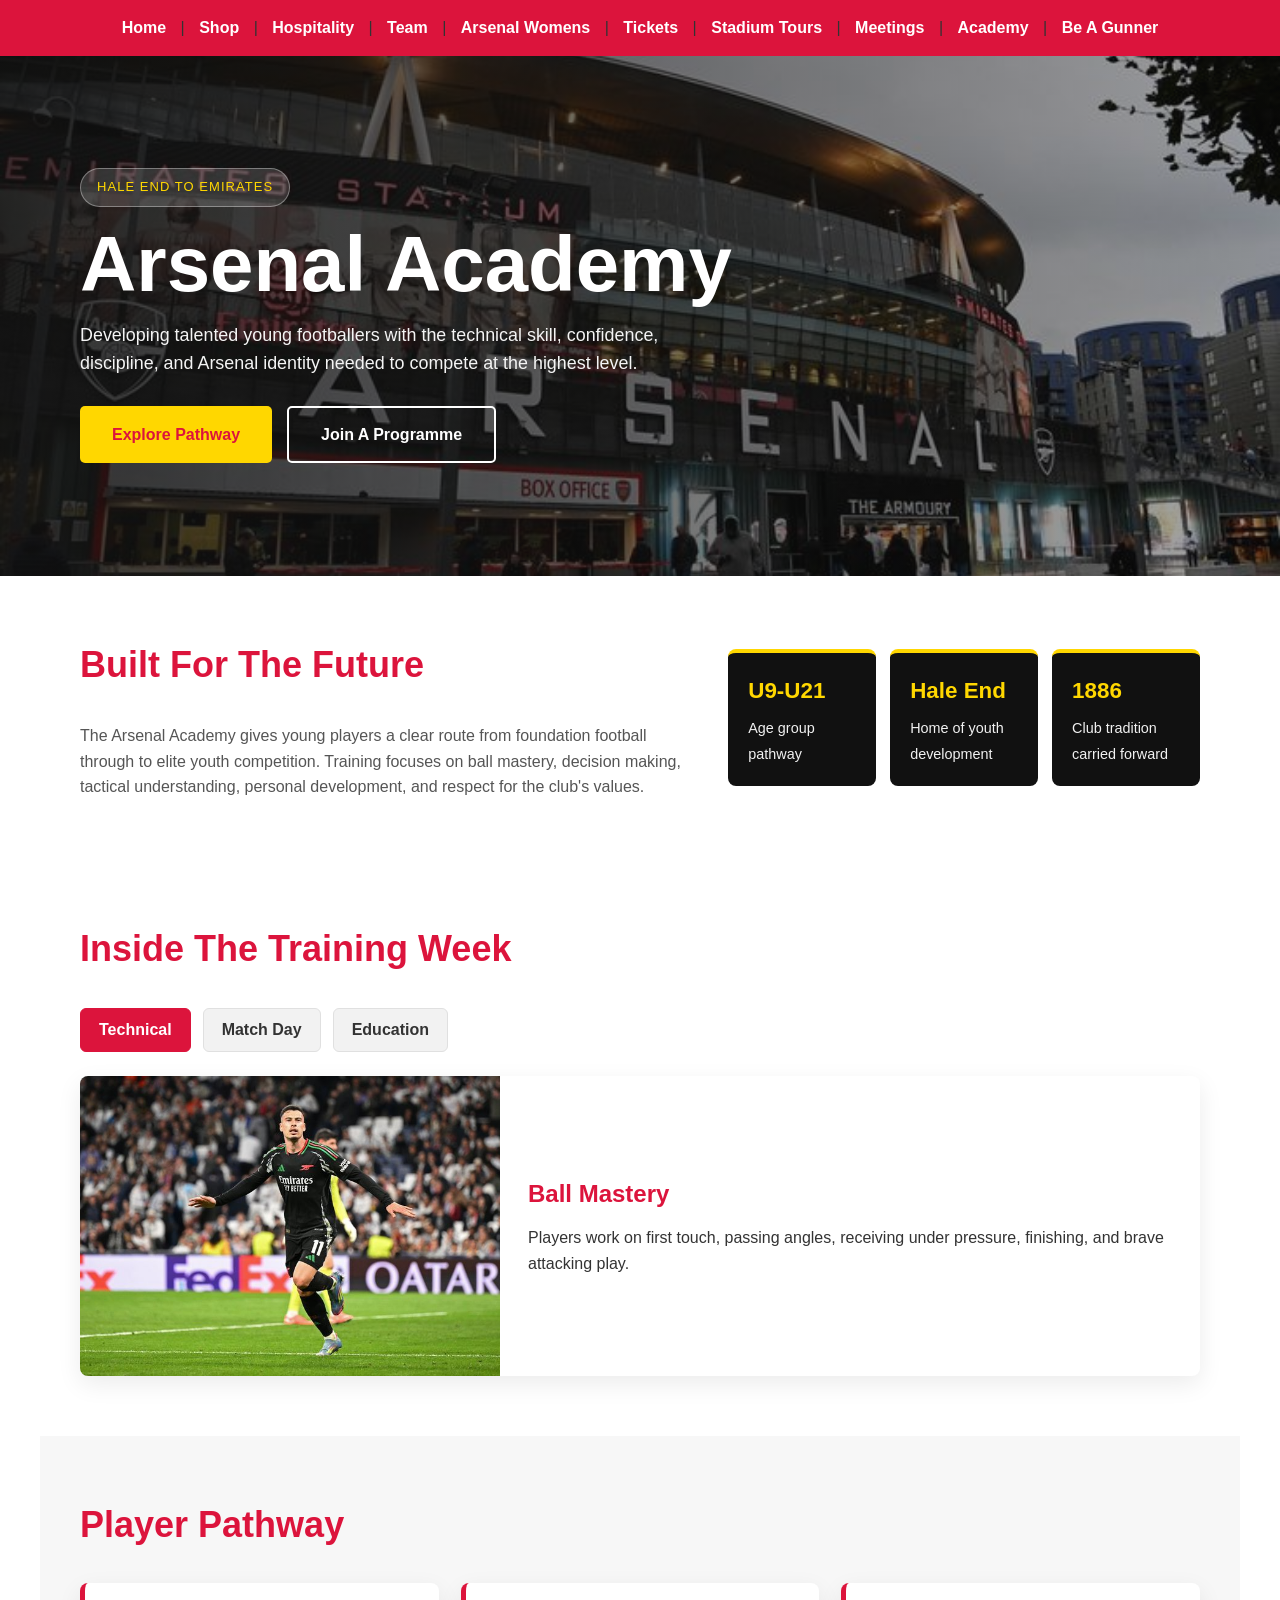
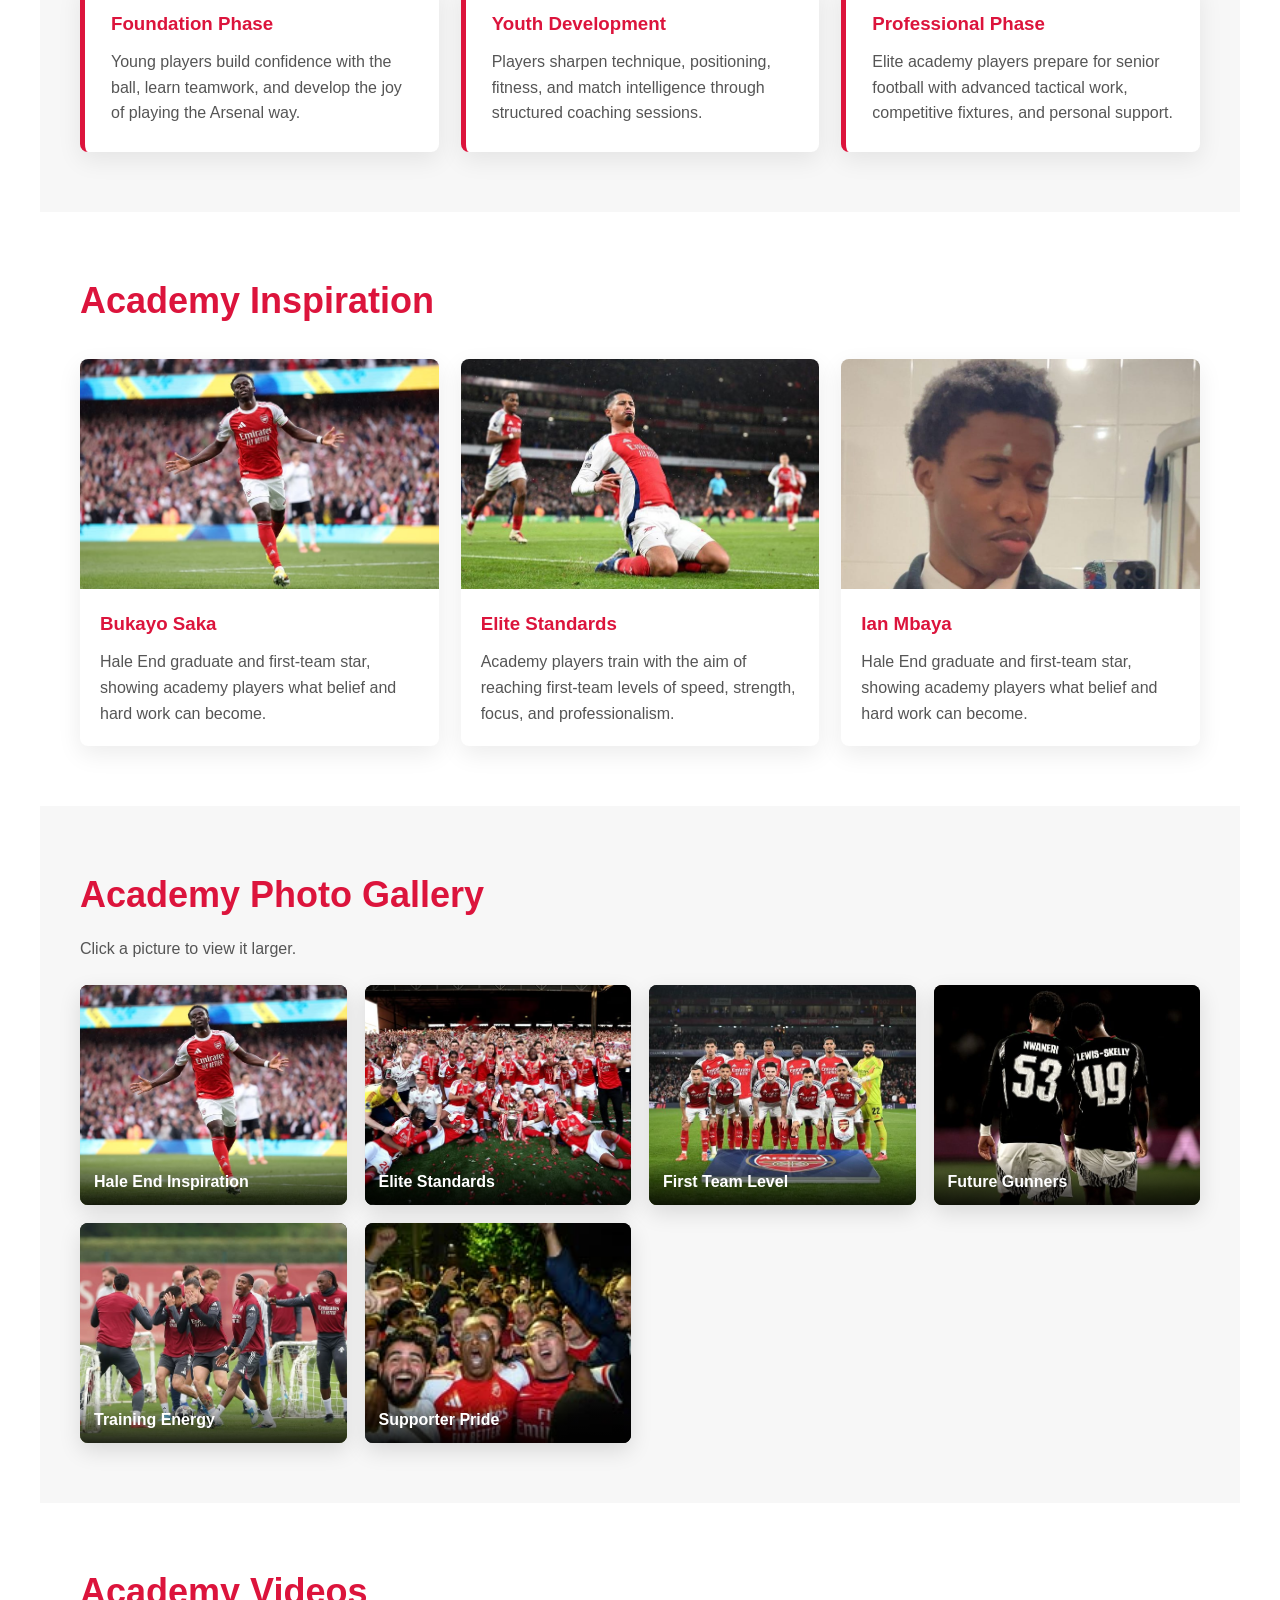
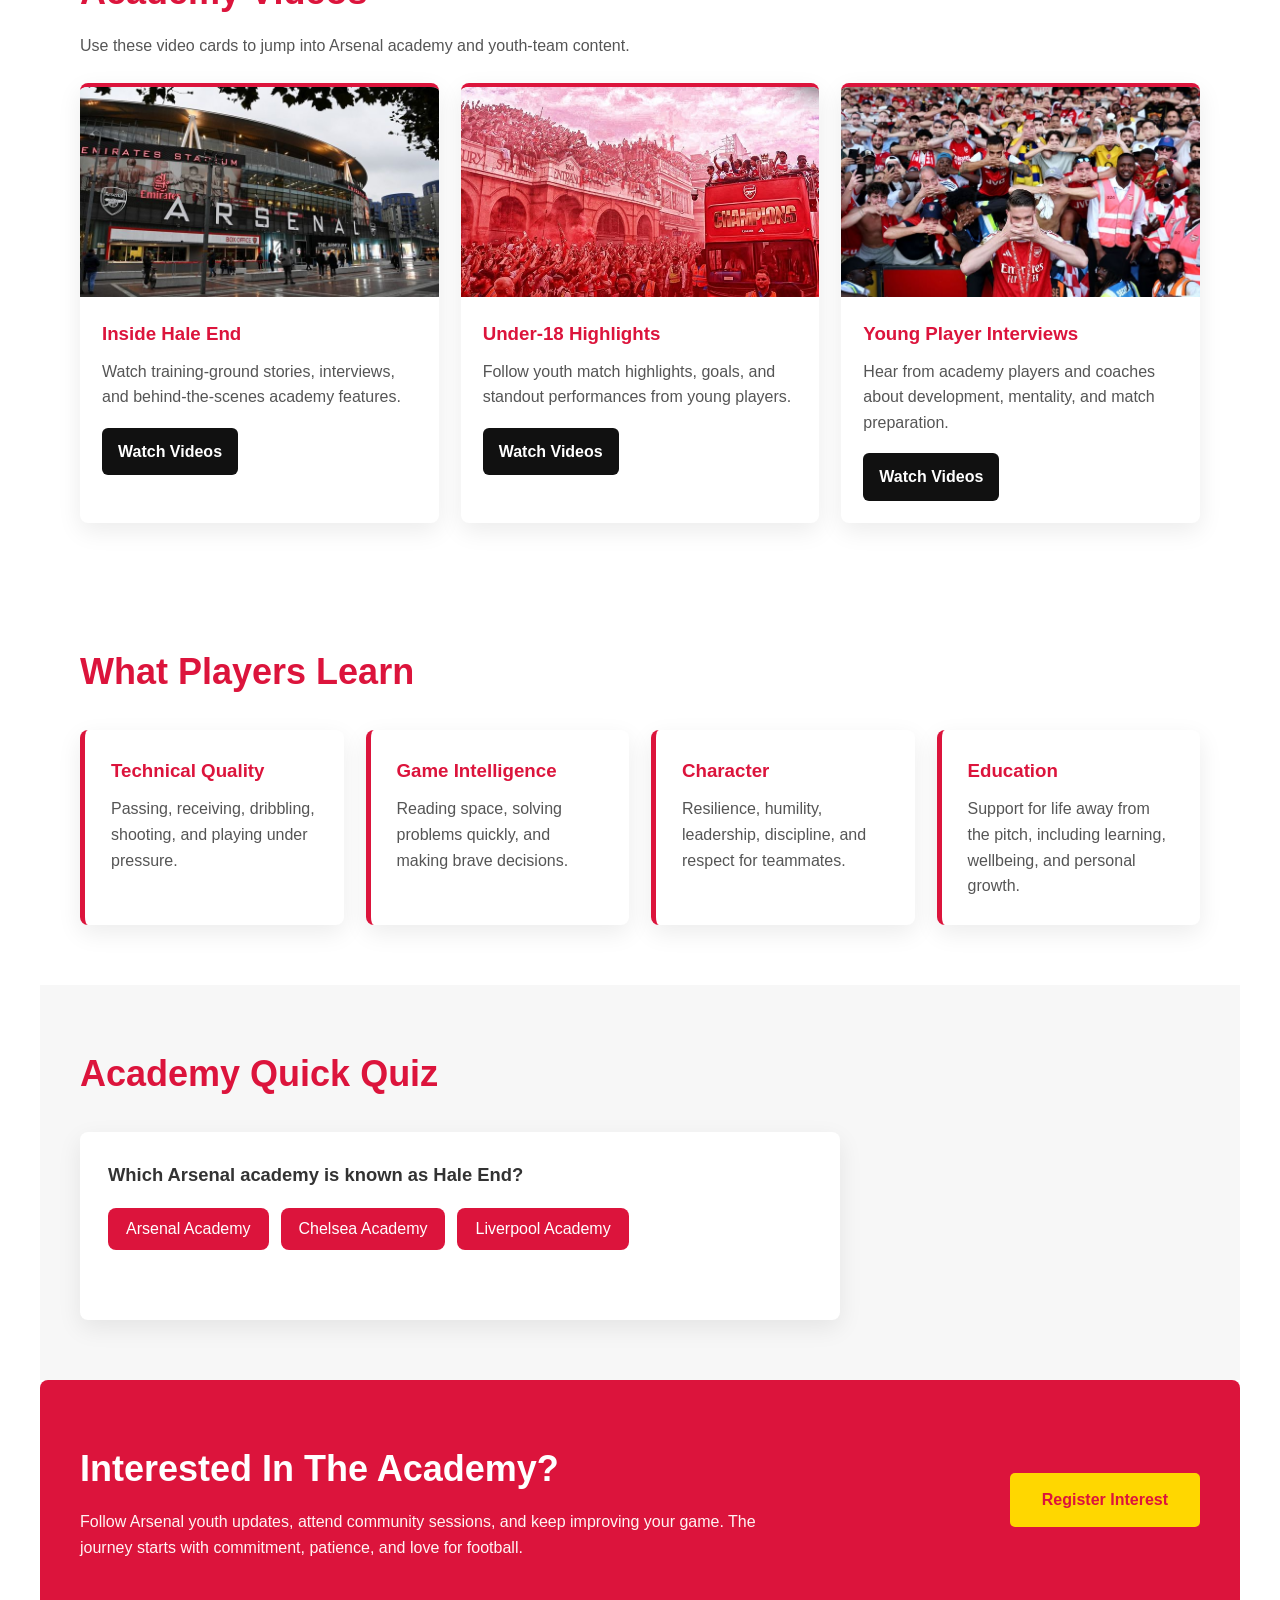
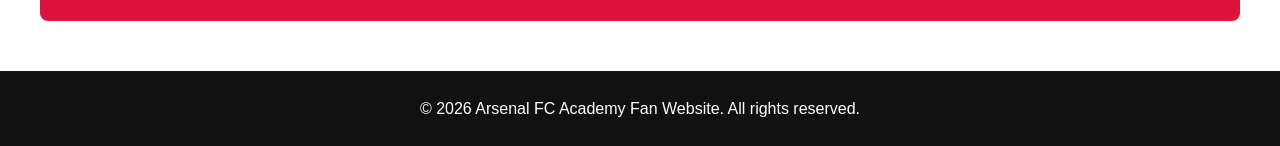
==== commit eb4c11e5: "styling of academy page part 2" ====
--- a/Academy.html
+++ b/Academy.html
@@ -144,7 +144,7 @@
           <span>Elite Standards</span>
         </button>
         <button type="button" class="academy-gallery-item" data-image="images/#saliba #gabriel #timber #Arsenal #EPL.jpeg" data-title="First Team Level">
-          <img src="images/#saliba #gabriel #timber #Arsenal #EPL.jpeg" alt="Arsenal defenders">
+          <img src="images/Arsenal.jpeg" alt="Arsenal defenders">
           <span>First Team Level</span>
         </button>
         <button type="button" class="academy-gallery-item" data-image="images/ethan nwaneri and myles lewis-skelly.jpeg" data-title="Future Gunners">
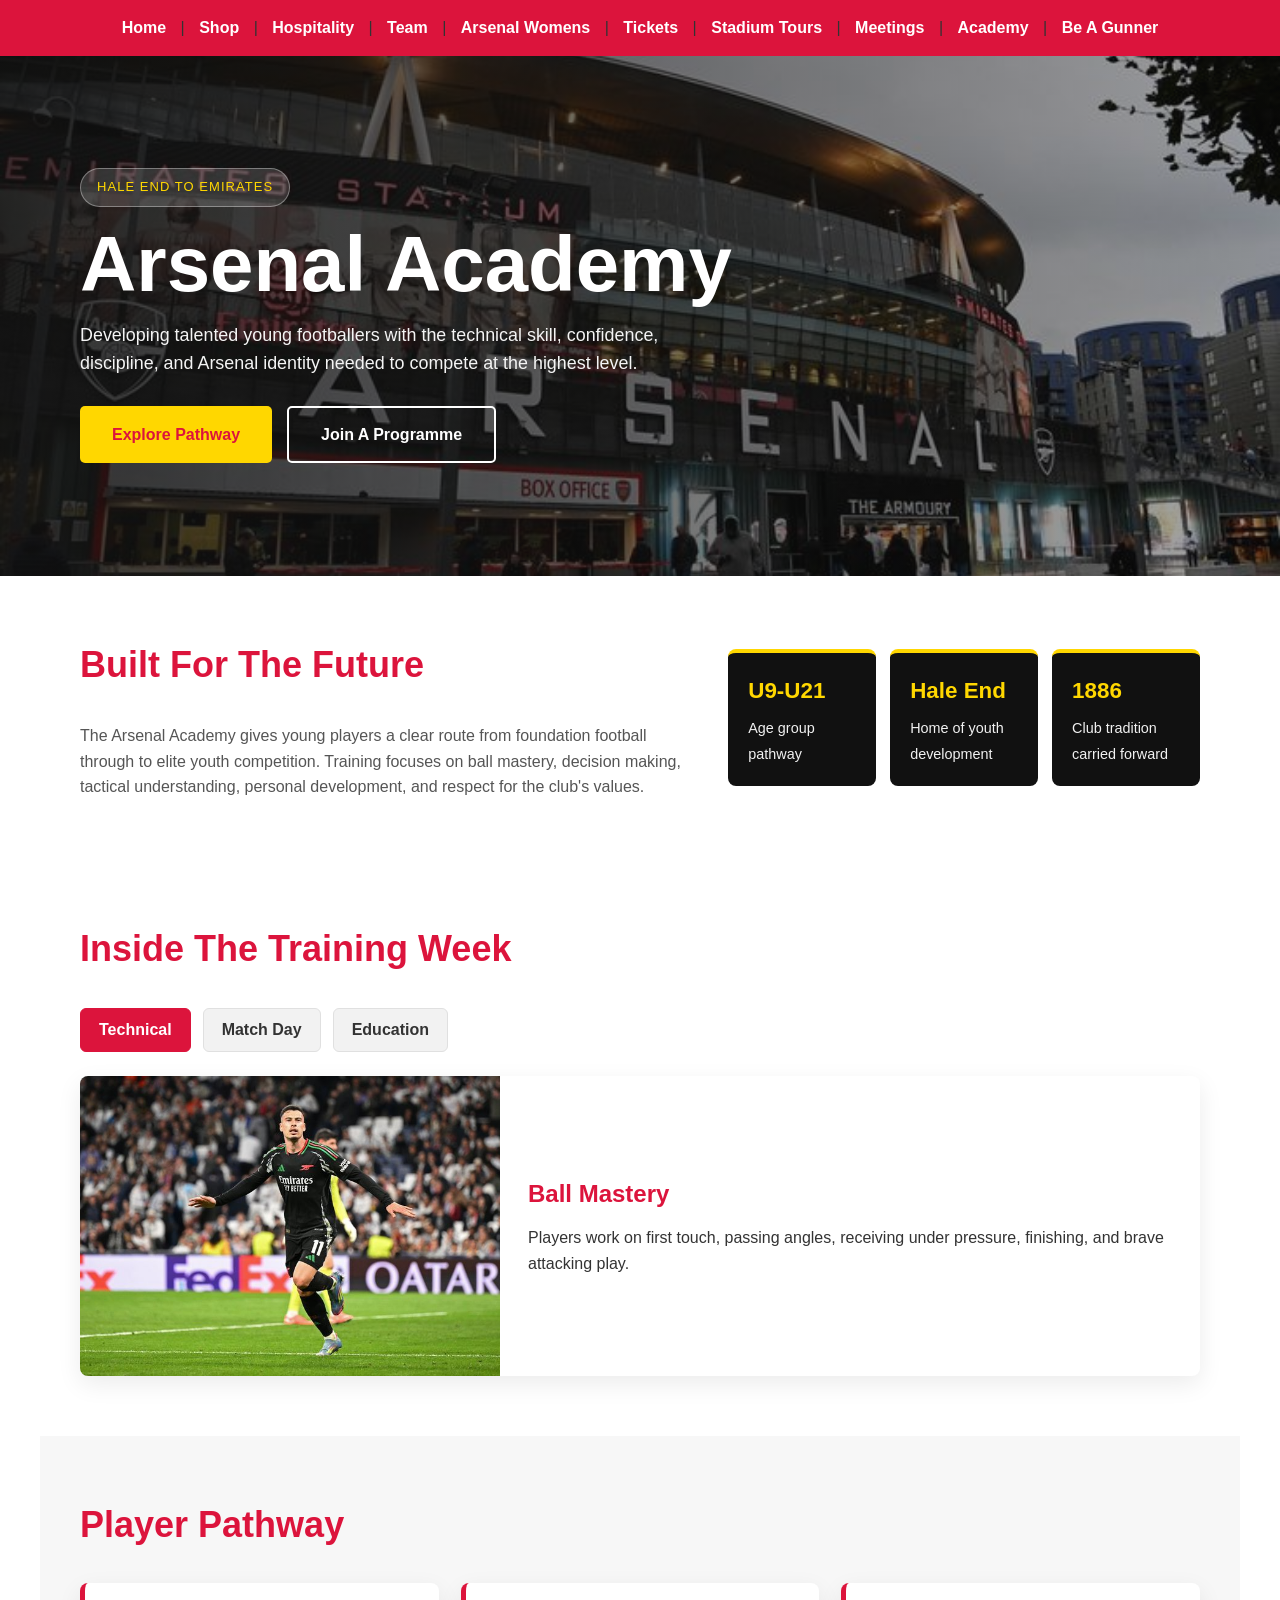
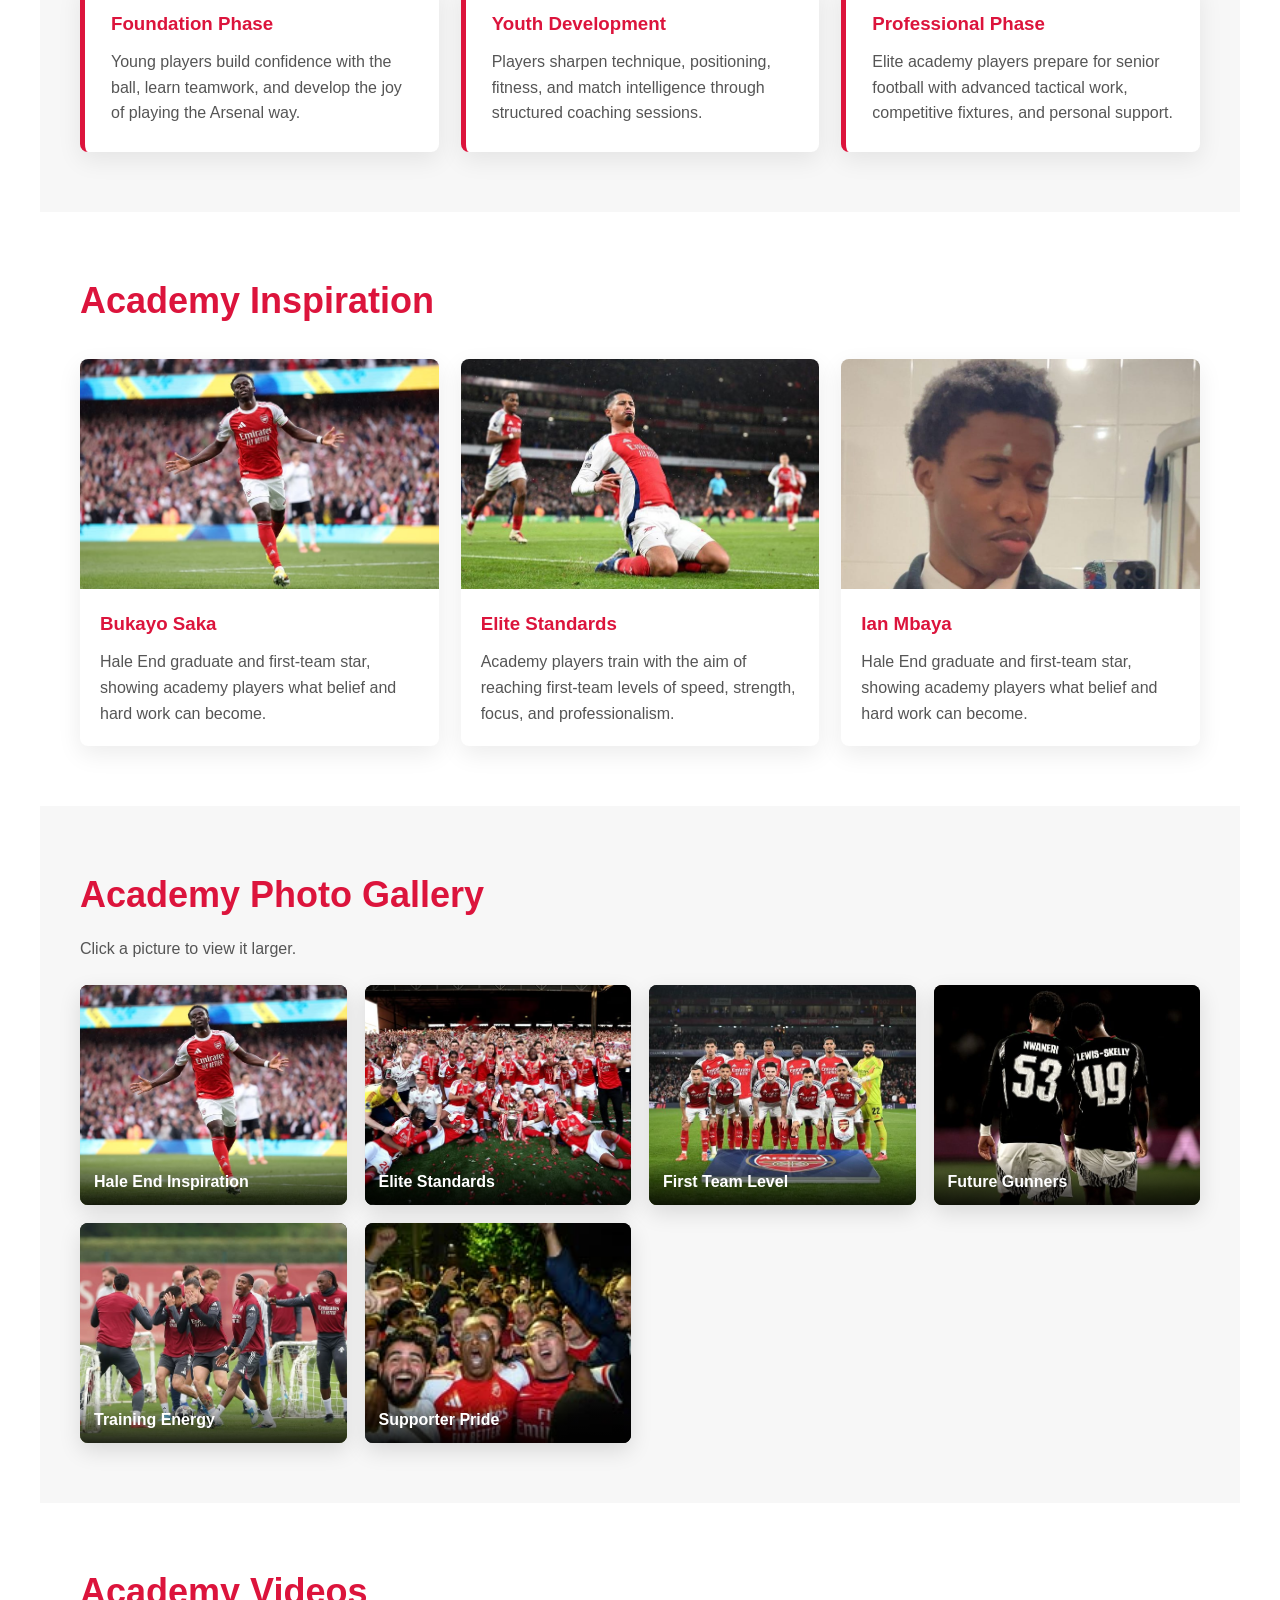
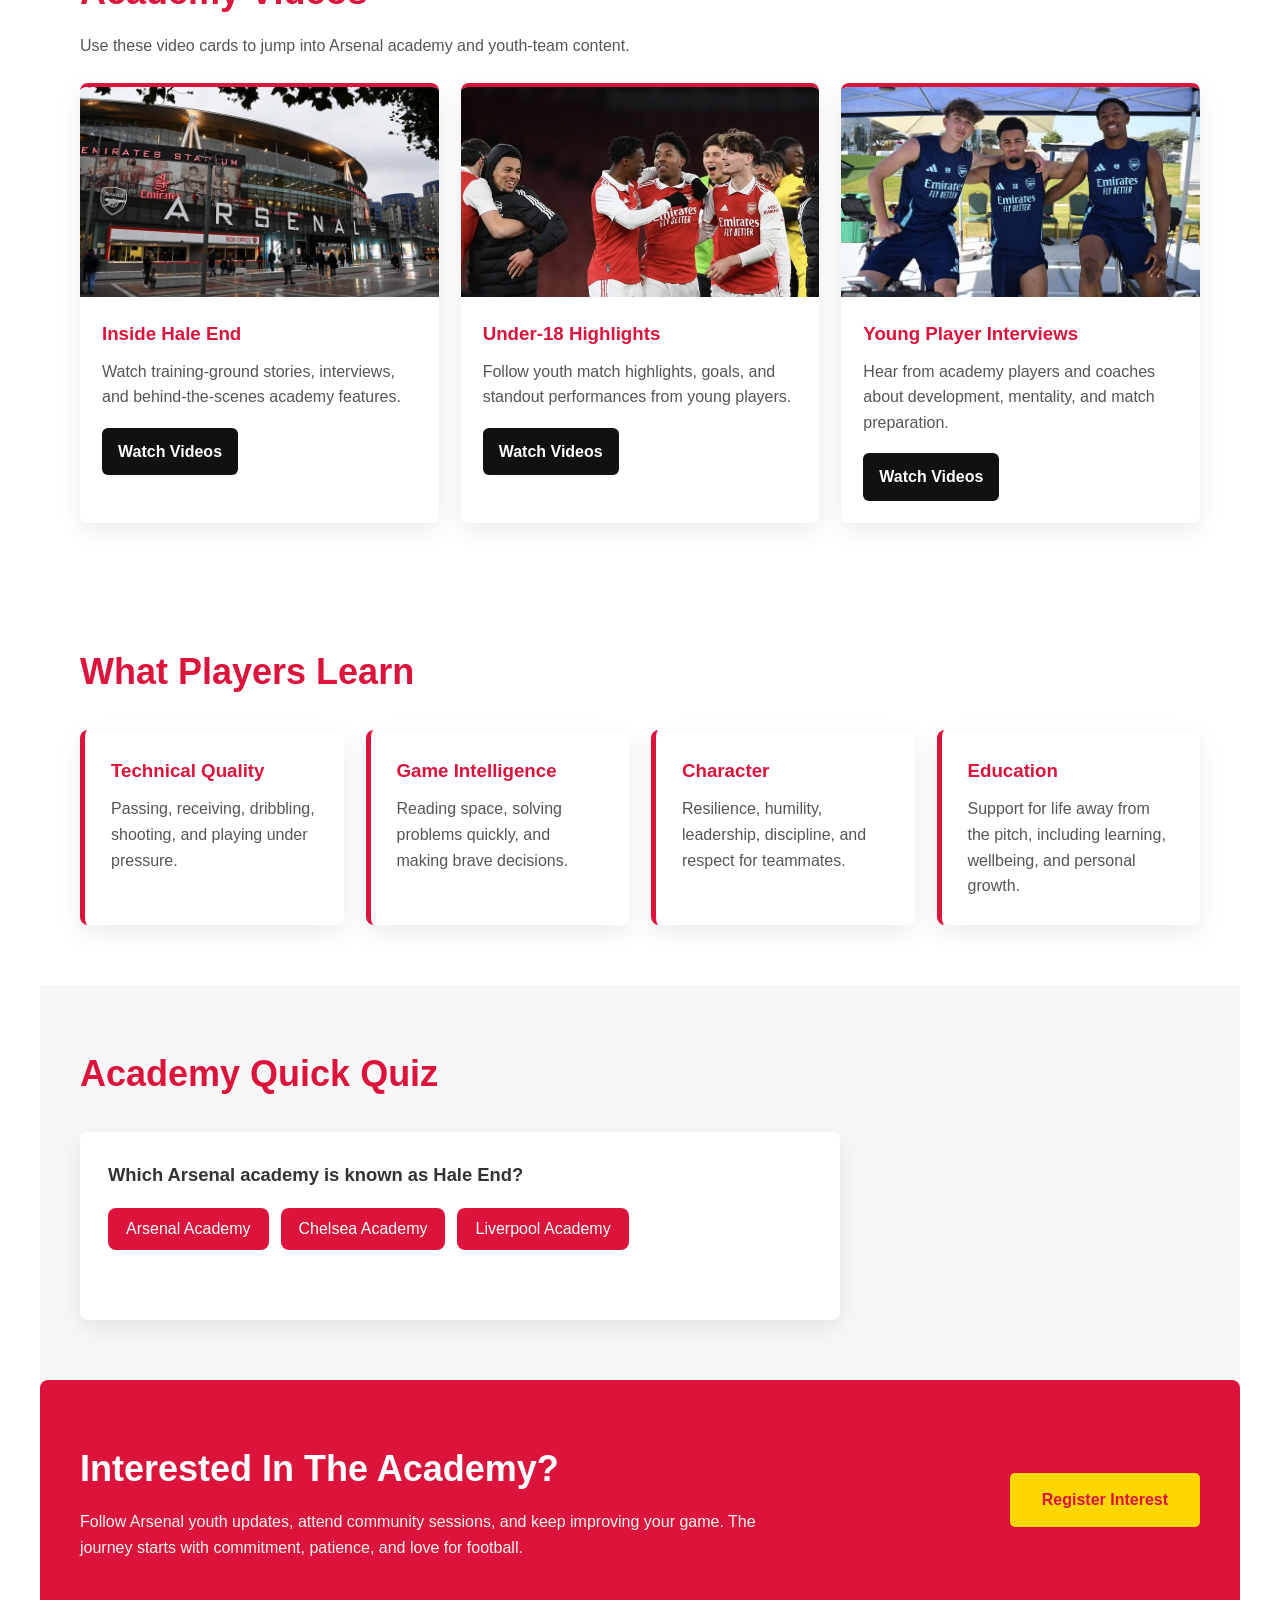
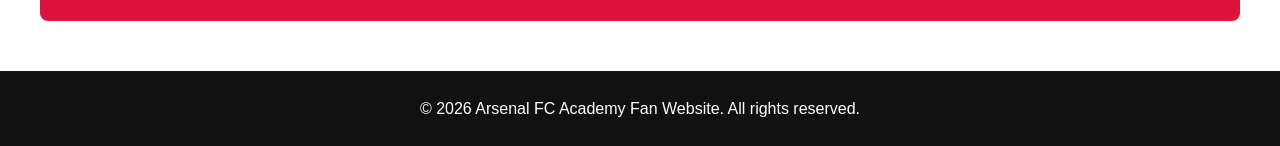
==== commit a91922a5: "styling of academy page part 3" ====
--- a/Academy.html
+++ b/Academy.html
@@ -70,14 +70,14 @@
           </div>
         </article>
         <article class="academy-tab-panel" id="matchday">
-          <img src="images/download (3).jpeg" alt="Arsenal match day scene">
+          <img src="images/Arsenal the greatest.jpeg" alt="Arsenal match day scene">
           <div>
             <h3>Competitive Habits</h3>
             <p>Match days help players test their decisions, communicate clearly, recover quickly, and play with identity.</p>
           </div>
         </article>
         <article class="academy-tab-panel" id="education">
-          <img src="images/Emirates stadium Arsenal.jpeg" alt="Emirates Stadium">
+          <img src="images/£610m figure speaks volumes about Arsenal’s capture of Edwin and Holger Quintero.jpeg" alt="Emirates Stadium">
           <div>
             <h3>Growing Off The Pitch</h3>
             <p>The academy journey is also about confidence, leadership, school work, wellbeing, and respect for others.</p>
@@ -175,7 +175,7 @@
           </div>
         </article>
         <article class="academy-video-card">
-          <img src="images/download (55).jpeg" alt="Arsenal match action">
+          <img src="images/Arsenal U18s reach FA Youth Cup finalMorning all_ Let’s start with Arsenal’s U18s after they____.jpeg" alt="Arsenal match action">
           <div>
             <h3>Under-18 Highlights</h3>
             <p>Follow youth match highlights, goals, and standout performances from young players.</p>
@@ -183,7 +183,7 @@
           </div>
         </article>
         <article class="academy-video-card">
-          <img src="images/COLD_ 🥶🇸🇪.jpeg" alt="Arsenal player celebration">
+          <img src="images/The genius Nottingham Forest academy plan that Mikel Arteta is also using at Arsenal.jpeg" alt="Arsenal player celebration">
           <div>
             <h3>Young Player Interviews</h3>
             <p>Hear from academy players and coaches about development, mentality, and match preparation.</p>
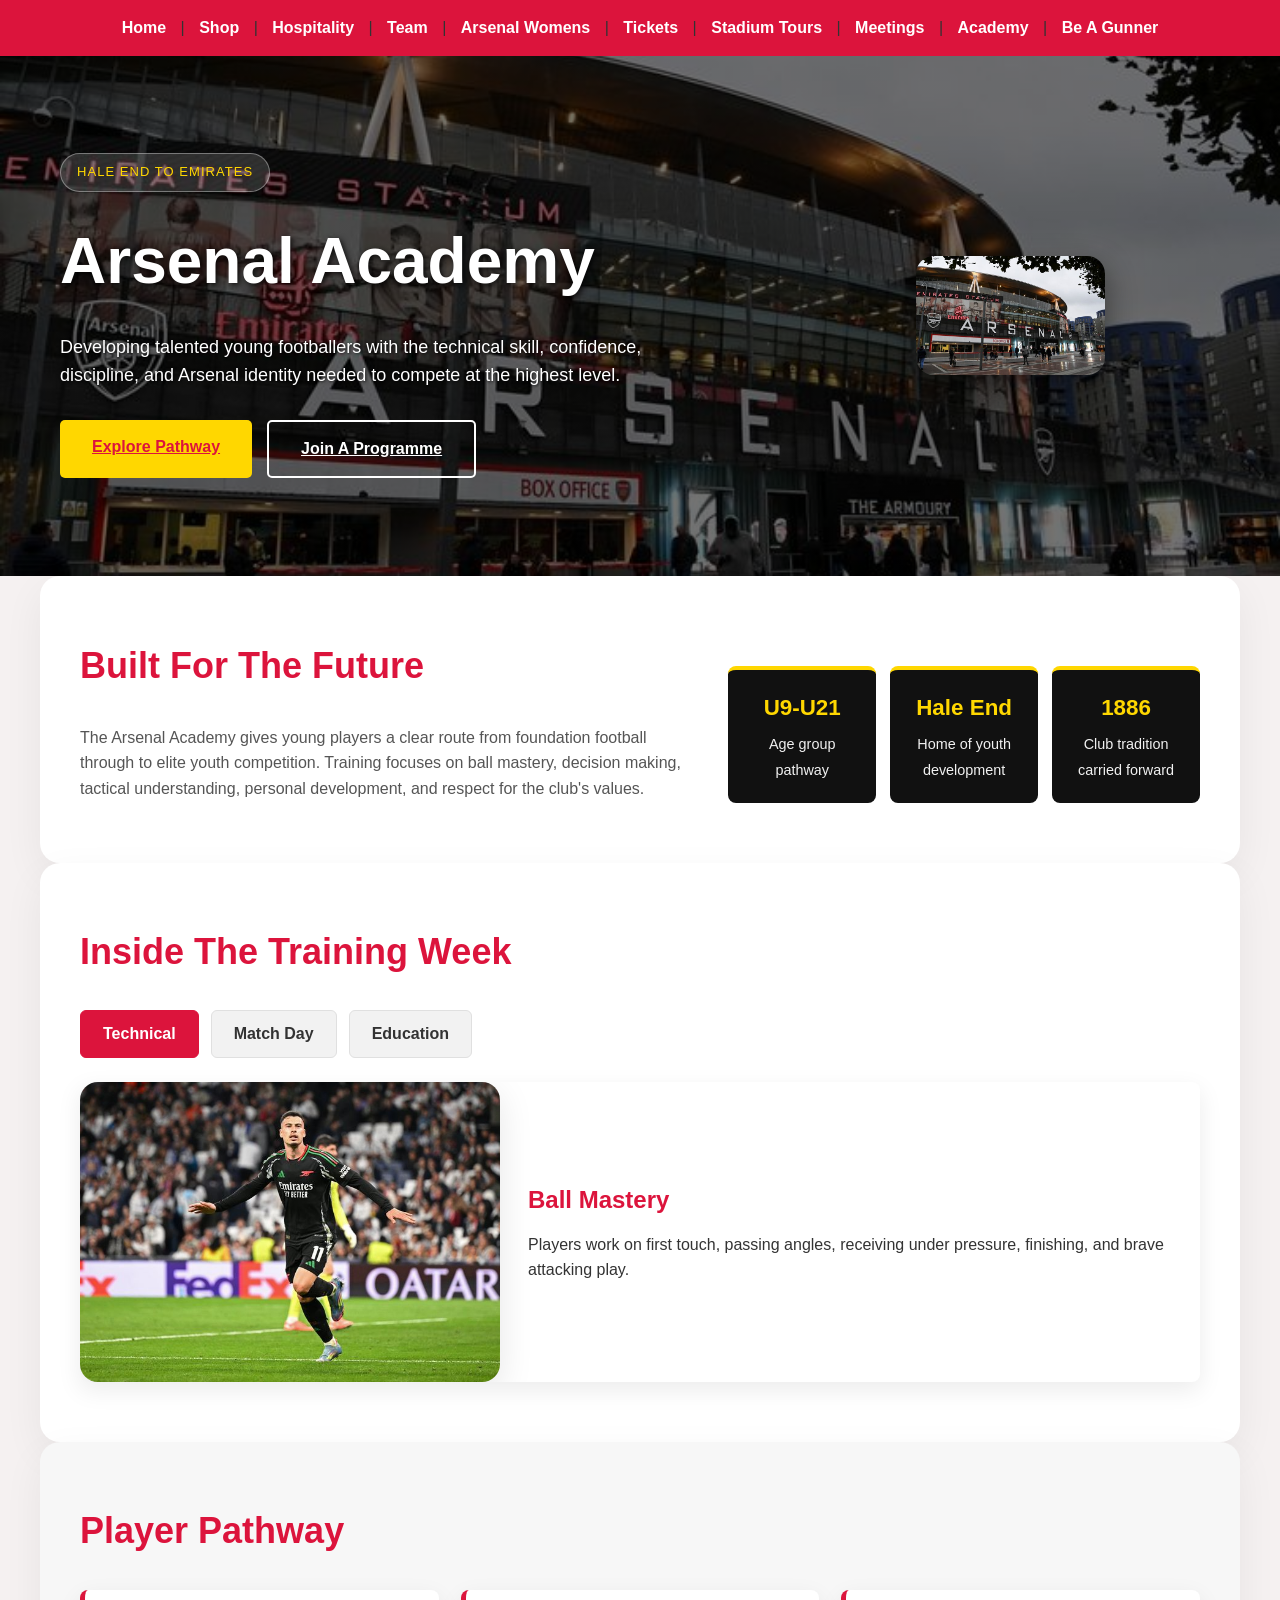
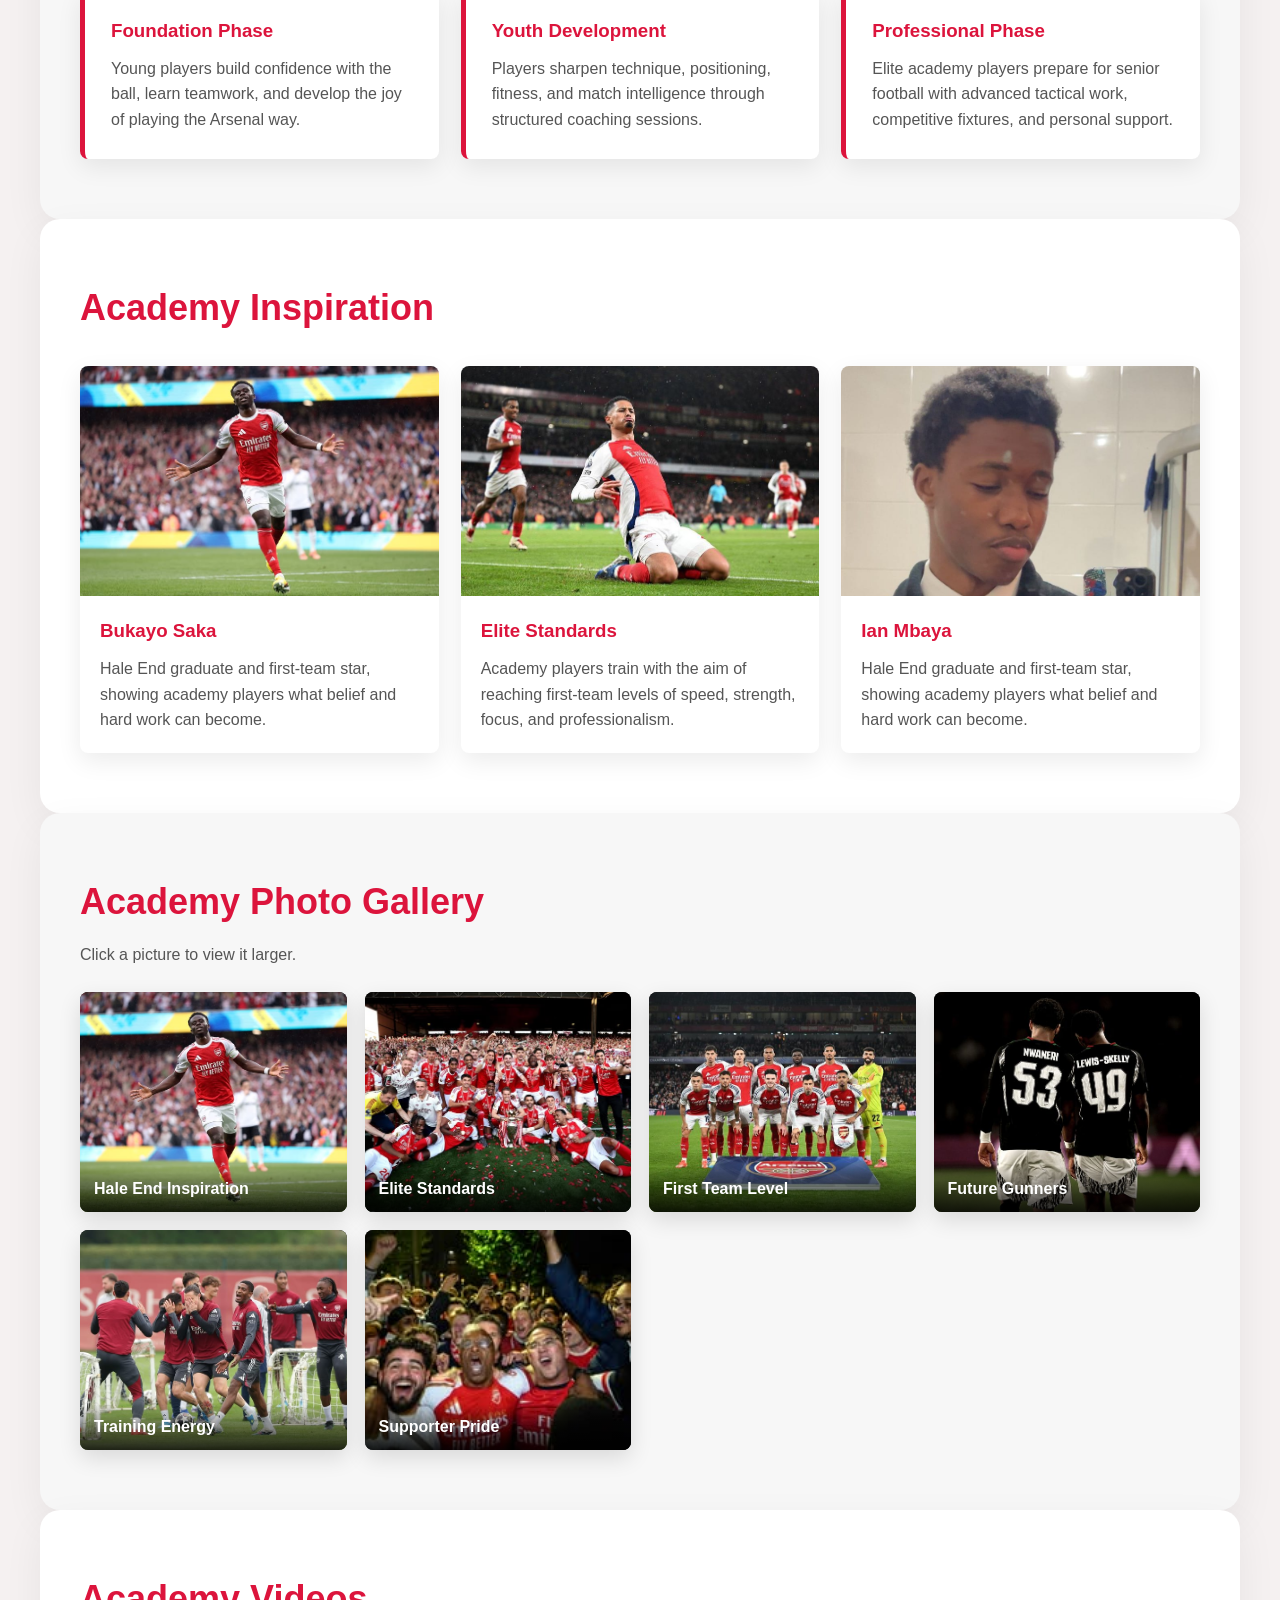
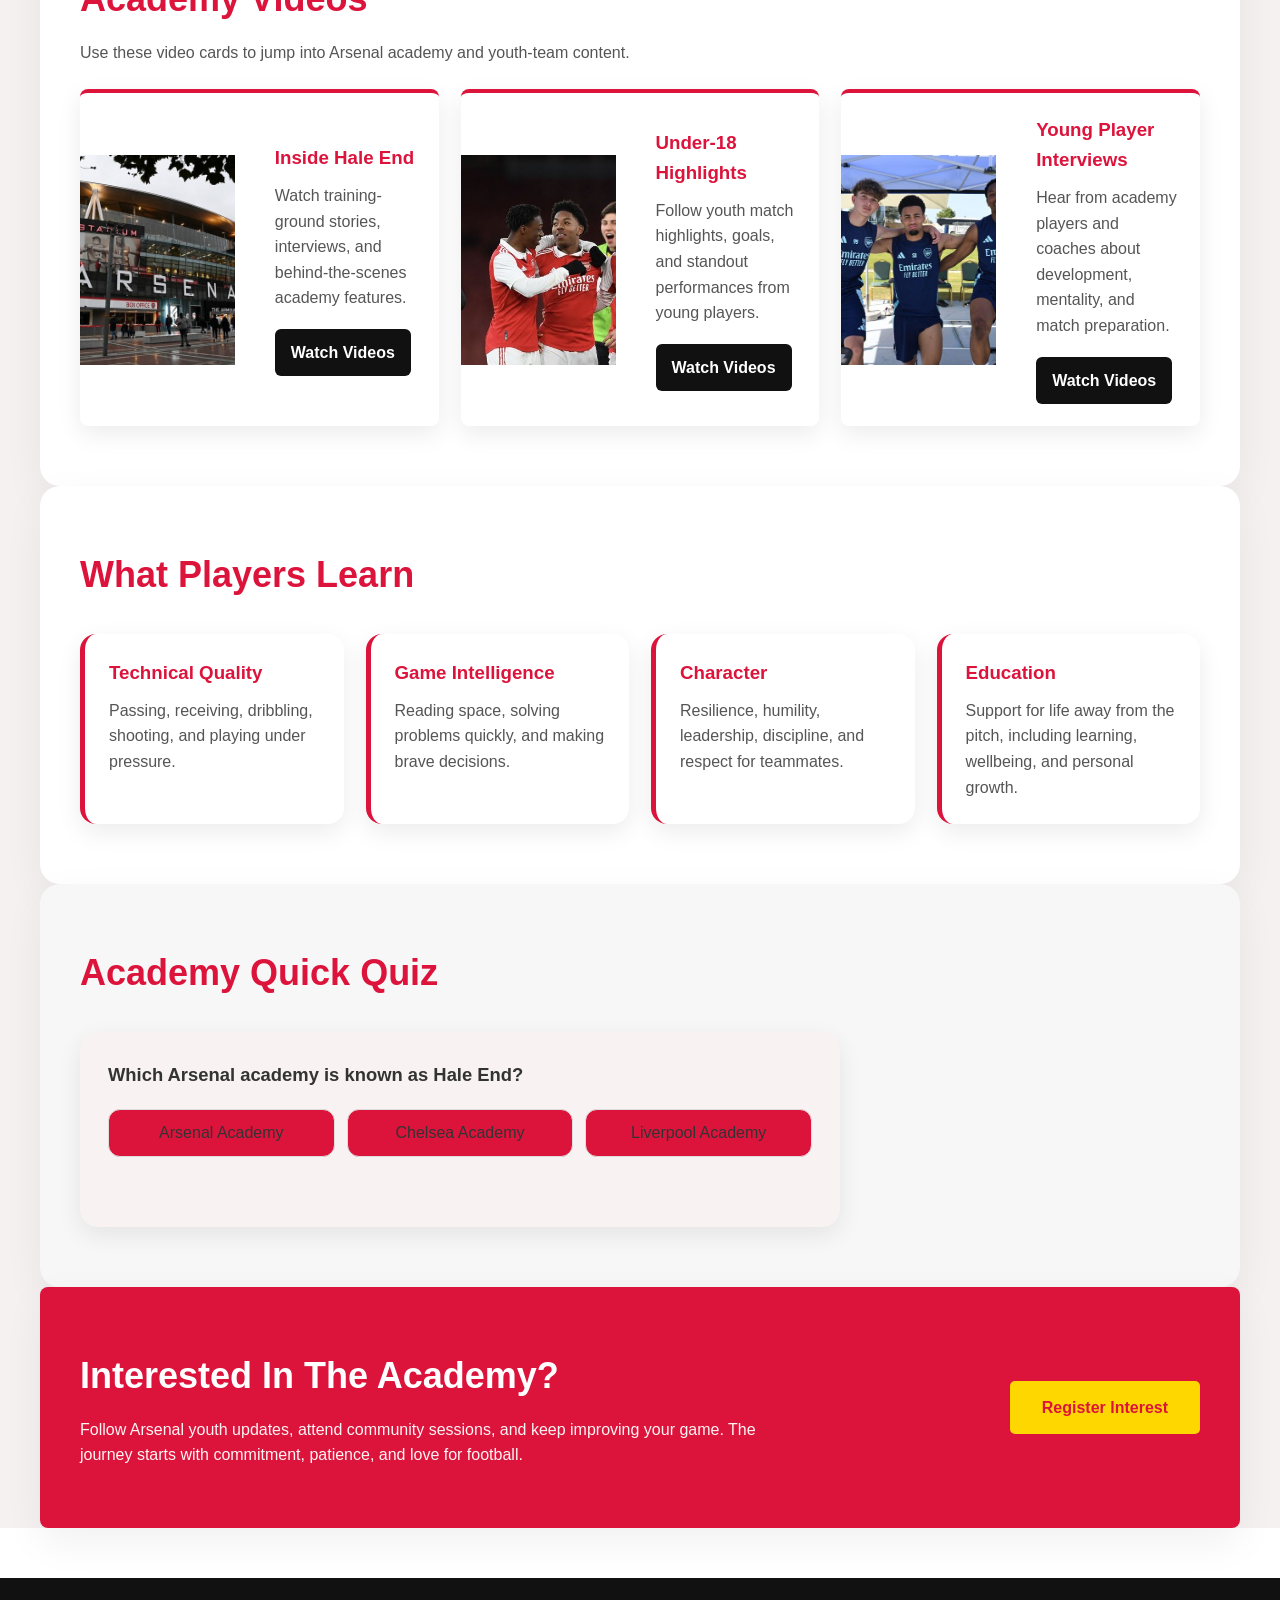
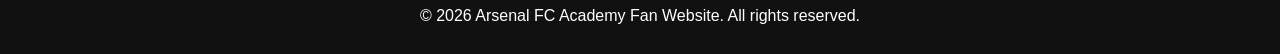
==== commit 702e8aa0: "fixings" ====
--- a/Academy.html
+++ b/Academy.html
@@ -21,8 +21,8 @@
   </nav>
 
   <main class="academy-page">
-    <section class="academy-hero">
-      <div class="academy-hero-content">
+    <section class="hero">
+      <div class="hero-content">
         <span class="hero-tag">Hale End to Emirates</span>
         <h1>Arsenal Academy</h1>
         <p>Developing talented young footballers with the technical skill, confidence, discipline, and Arsenal identity needed to compete at the highest level.</p>
@@ -30,6 +30,9 @@
           <a class="btn btn-primary" href="#pathway">Explore Pathway</a>
           <a class="btn btn-secondary" href="#apply">Join A Programme</a>
         </div>
+      </div>
+      <div class="hero-image-frame">
+        <img class="hero-image" src="images/Arsenal emirates stadium 2021 ✌️😍.jpeg" alt="Arsenal Academy at Emirates Stadium" />
       </div>
     </section>
 
--- a/style.css
+++ b/style.css
@@ -199,6 +199,110 @@
   padding: 50px 40px;
 }
 
+.registration-section {
+  background: #f8f2f2;
+  padding-bottom: 70px;
+}
+
+.form-card {
+  max-width: 700px;
+  margin: 0 auto;
+  background: white;
+  border-radius: 18px;
+  padding: 35px;
+  box-shadow: 0 18px 45px rgba(0, 0, 0, 0.08);
+}
+
+.form-card h2 {
+  margin-bottom: 10px;
+  color: #DC143C;
+}
+
+.form-card p {
+  margin-bottom: 25px;
+  color: #555;
+}
+
+.form-group {
+  display: grid;
+  gap: 8px;
+  margin-bottom: 18px;
+}
+
+.form-group label {
+  font-weight: bold;
+  color: #333;
+}
+
+.form-group input,
+.form-group select {
+  width: 100%;
+  padding: 14px 16px;
+  border: 1px solid #ddd;
+  border-radius: 10px;
+  font-size: 15px;
+  background: #fff;
+}
+
+.radio-row {
+  display: flex;
+  flex-wrap: wrap;
+  gap: 18px;
+  margin-bottom: 22px;
+}
+
+.radio-row label {
+  display: flex;
+  align-items: center;
+  gap: 10px;
+  background: #fff3f3;
+  border: 1px solid #f1d4d7;
+  border-radius: 999px;
+  padding: 10px 16px;
+  color: #8d1a2b;
+  cursor: pointer;
+}
+
+.radio-row input {
+  accent-color: #DC143C;
+}
+
+.form-result {
+  margin-top: 24px;
+  padding: 22px;
+  border-radius: 14px;
+  font-size: 16px;
+  line-height: 1.7;
+}
+
+.form-result.success {
+  background: #eef9f3;
+  color: #1f5f35;
+  border: 1px solid #b8e5c0;
+}
+
+.form-result.warning {
+  background: #fff5e5;
+  color: #7a4d10;
+  border: 1px solid #f5d2a5;
+}
+
+.form-result.error {
+  background: #ffe9ea;
+  color: #7b1f2b;
+  border: 1px solid #f2b4bc;
+}
+
+@media (max-width: 700px) {
+  .hero {
+    padding: 40px 20px;
+  }
+
+  .form-card {
+    padding: 25px;
+  }
+}
+
 section h2 {
   font-size: clamp(28px, 3vw, 36px);
   margin-bottom: 30px;
@@ -412,6 +516,376 @@
   border-radius: 8px;
   box-shadow: 0 6px 18px rgba(0,0,0,0.06);
   border-left: 6px solid #DC143C;
+}
+
+.purchase-panel,
+.orders-list,
+.order-confirm,
+#ticket-info {
+  background: white;
+  border-radius: 18px;
+  padding: 35px;
+  box-shadow: 0 14px 40px rgba(0,0,0,0.08);
+  margin-top: 30px;
+}
+
+.form-row {
+  display: grid;
+  gap: 8px;
+  margin-top: 14px;
+}
+
+.form-row label {
+  font-weight: bold;
+  color: #333;
+}
+
+.form-row input,
+.form-row select {
+  width: 100%;
+  padding: 14px 16px;
+  border: 1px solid #ddd;
+  border-radius: 10px;
+  font-size: 15px;
+  background: #fff;
+}
+
+.order-summary {
+  background: #f8f2f2;
+  padding: 22px;
+  border-radius: 14px;
+  margin-top: 20px;
+}
+
+.order-actions {
+  display: flex;
+  flex-wrap: wrap;
+  gap: 14px;
+  margin-top: 20px;
+}
+
+.order-card {
+  background: white;
+  border: 1px solid #eee;
+  padding: 22px;
+  border-radius: 16px;
+  box-shadow: 0 8px 24px rgba(0,0,0,0.06);
+  margin-bottom: 18px;
+}
+
+.orders-list.hidden,
+.order-confirm.hidden,
+.purchase-panel.hidden {
+  display: none;
+}
+
+/* ===== ACADEMY PAGE STYLES ===== */
+.academy-page {
+  background-color: #f5f1f1;
+}
+
+.academy-intro,
+.academy-training,
+.academy-pathway,
+.academy-prospects,
+.academy-gallery-section,
+.academy-video-section,
+.academy-values,
+.academy-quiz,
+.academy-apply {
+  background: white;
+  border-radius: 20px;
+  padding: 40px;
+  margin-top: 30px;
+  box-shadow: 0 14px 40px rgba(0,0,0,0.06);
+}
+
+.academy-intro {
+  display: grid;
+  grid-template-columns: 1.2fr 0.8fr;
+  gap: 30px;
+  align-items: start;
+}
+
+.academy-stats {
+  display: grid;
+  grid-template-columns: repeat(3, minmax(140px, 1fr));
+  gap: 20px;
+  margin-top: 30px;
+}
+
+.academy-stats div {
+  background: #f8f2f2;
+  border-radius: 18px;
+  padding: 26px;
+  text-align: center;
+}
+
+.academy-stats strong {
+  display: block;
+  color: #DC143C;
+  font-size: 24px;
+  margin-bottom: 8px;
+}
+
+.academy-tabs {
+  display: flex;
+  flex-wrap: wrap;
+  gap: 16px;
+  margin-bottom: 30px;
+}
+
+.academy-tab {
+  background: #fff;
+  border: 1px solid #ddd;
+  color: #333;
+  padding: 14px 22px;
+  border-radius: 999px;
+  cursor: pointer;
+  transition: background 0.2s ease, color 0.2s ease;
+}
+
+.academy-tab.active,
+.academy-tab:hover {
+  background: #DC143C;
+  color: white;
+  border-color: transparent;
+}
+
+.academy-tab-panel {
+  display: none;
+  gap: 30px;
+  align-items: center;
+}
+
+.academy-tab-panel.active {
+  display: flex;
+}
+
+.academy-tab-panel img {
+  width: 100%;
+  max-width: 420px;
+  border-radius: 18px;
+  object-fit: cover;
+  box-shadow: 0 10px 35px rgba(0,0,0,0.1);
+}
+
+.pathway-grid,
+.prospect-grid,
+.academy-gallery,
+.academy-video-grid,
+.values-list {
+  display: grid;
+  grid-template-columns: repeat(auto-fit, minmax(260px, 1fr));
+  gap: 24px;
+}
+
+.pathway-card,
+.prospect-card,
+.academy-gallery-item,
+.academy-video-card {
+  background: #f8f2f2;
+  border-radius: 18px;
+  overflow: hidden;
+  box-shadow: 0 10px 30px rgba(0,0,0,0.06);
+}
+
+.pathway-card {
+  padding: 28px;
+}
+
+.prospect-card img,
+.academy-video-card img,
+.academy-gallery-item img {
+  width: 100%;
+  height: 220px;
+  object-fit: cover;
+  display: block;
+}
+
+.prospect-card div,
+.academy-video-card div,
+.academy-gallery-item span,
+.values-list div {
+  padding: 24px;
+}
+
+.prospect-card h3,
+.academy-video-card h3,
+.values-list h3,
+.pathway-card h3 {
+  color: #DC143C;
+  margin-bottom: 12px;
+}
+
+.academy-gallery-item {
+  display: grid;
+  gap: 0;
+  border: none;
+  cursor: pointer;
+}
+
+.academy-gallery-item span {
+  font-weight: bold;
+  color: #DC143C;
+  text-align: center;
+}
+
+.academy-video-card {
+  display: grid;
+  grid-template-columns: 1fr 1.2fr;
+  gap: 18px;
+  align-items: center;
+}
+
+.academy-video-card h3 {
+  margin-top: 0;
+}
+
+.academy-values .values-list div {
+  border-radius: 16px;
+  background: white;
+  padding: 24px;
+}
+
+.academy-quiz .quiz-card {
+  background: #f8f2f2;
+  padding: 28px;
+  border-radius: 18px;
+}
+
+.quiz-options {
+  display: flex;
+  flex-wrap: wrap;
+  gap: 12px;
+  margin-top: 20px;
+}
+
+.quiz-options button {
+  flex: 1 1 150px;
+  border: 1px solid #ddd;
+  background: white;
+  color: #333;
+  border-radius: 12px;
+  padding: 14px 16px;
+  cursor: pointer;
+  transition: transform 0.2s ease, background 0.2s ease;
+}
+
+.quiz-options button:hover {
+  transform: translateY(-2px);
+  background: #f4f4f4;
+}
+
+.correct {
+  color: #1f5f35;
+  margin-top: 18px;
+  font-weight: 700;
+}
+
+.incorrect {
+  color: #7b1f2b;
+  margin-top: 18px;
+  font-weight: 700;
+}
+
+.academy-apply {
+  display: flex;
+  flex-wrap: wrap;
+  justify-content: space-between;
+  align-items: center;
+  gap: 20px;
+}
+
+.academy-lightbox {
+  position: fixed;
+  inset: 0;
+  display: flex;
+  align-items: center;
+  justify-content: center;
+  background: rgba(0,0,0,0.85);
+  z-index: 999;
+}
+
+.academy-lightbox.hidden {
+  display: none;
+}
+
+.academy-lightbox-content {
+  position: relative;
+  max-width: 900px;
+  width: 100%;
+  background: white;
+  border-radius: 22px;
+  padding: 28px;
+  text-align: center;
+}
+
+.academy-lightbox-close {
+  position: absolute;
+  top: 16px;
+  right: 16px;
+  border: none;
+  background: #DC143C;
+  color: white;
+  width: 36px;
+  height: 36px;
+  border-radius: 50%;
+  cursor: pointer;
+  font-size: 18px;
+}
+
+footer {
+  background: #111;
+  color: #eee;
+  padding: 40px;
+}
+
+.footer-content {
+  display: grid;
+  grid-template-columns: repeat(auto-fit, minmax(220px, 1fr));
+  gap: 24px;
+  max-width: 1200px;
+  margin: 0 auto;
+}
+
+.footer-col h3 {
+  color: #FFD700;
+  margin-bottom: 14px;
+}
+
+.footer-col p,
+.footer-links a {
+  color: #ddd;
+  line-height: 1.8;
+}
+
+.footer-links a {
+  display: block;
+  margin-bottom: 10px;
+}
+
+.footer-links a:hover {
+  color: #FFD700;
+}
+
+.footer-note {
+  margin-top: 30px;
+  text-align: center;
+  color: #999;
+}
+
+@media (max-width: 900px) {
+  .academy-intro,
+  .academy-video-card,
+  .academy-apply,
+  .footer-content {
+    grid-template-columns: 1fr;
+  }
+
+  .academy-video-card {
+    grid-template-columns: 1fr;
+  }
 }
 
 .ticket-meta {
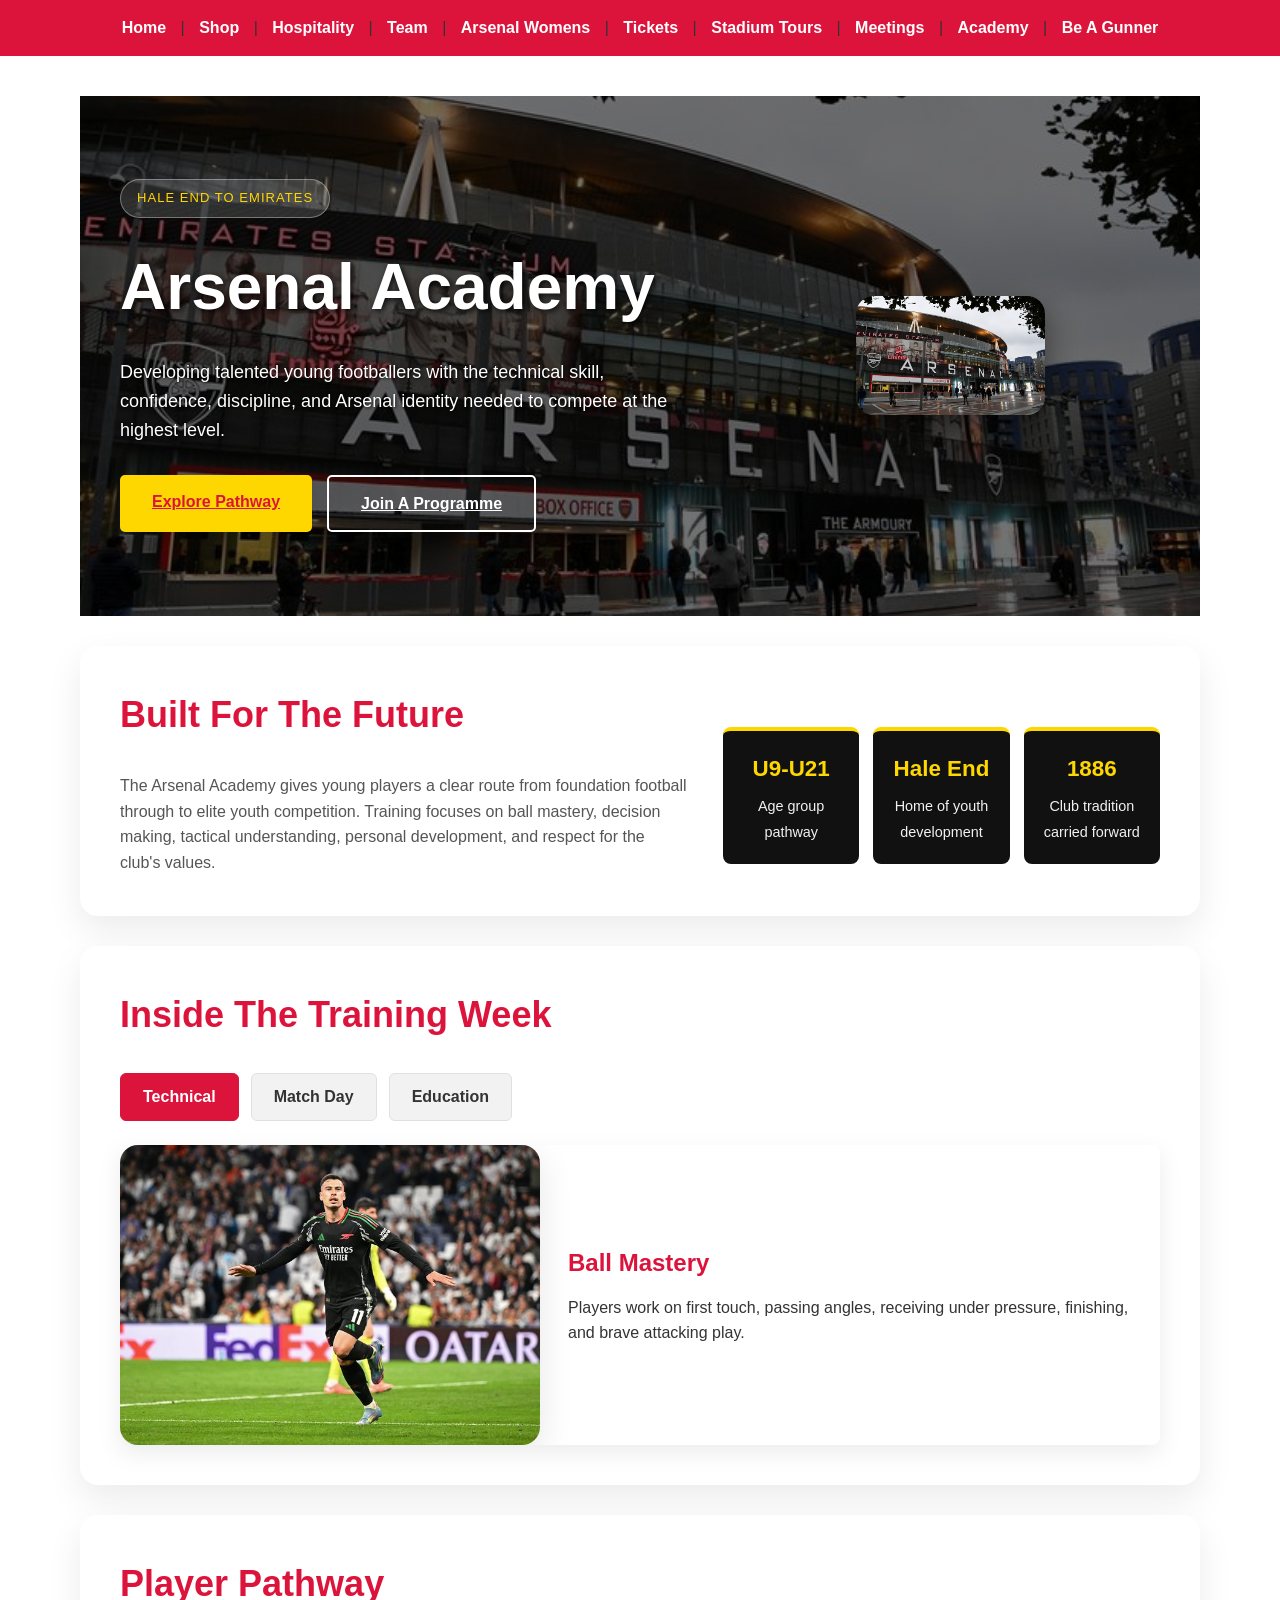
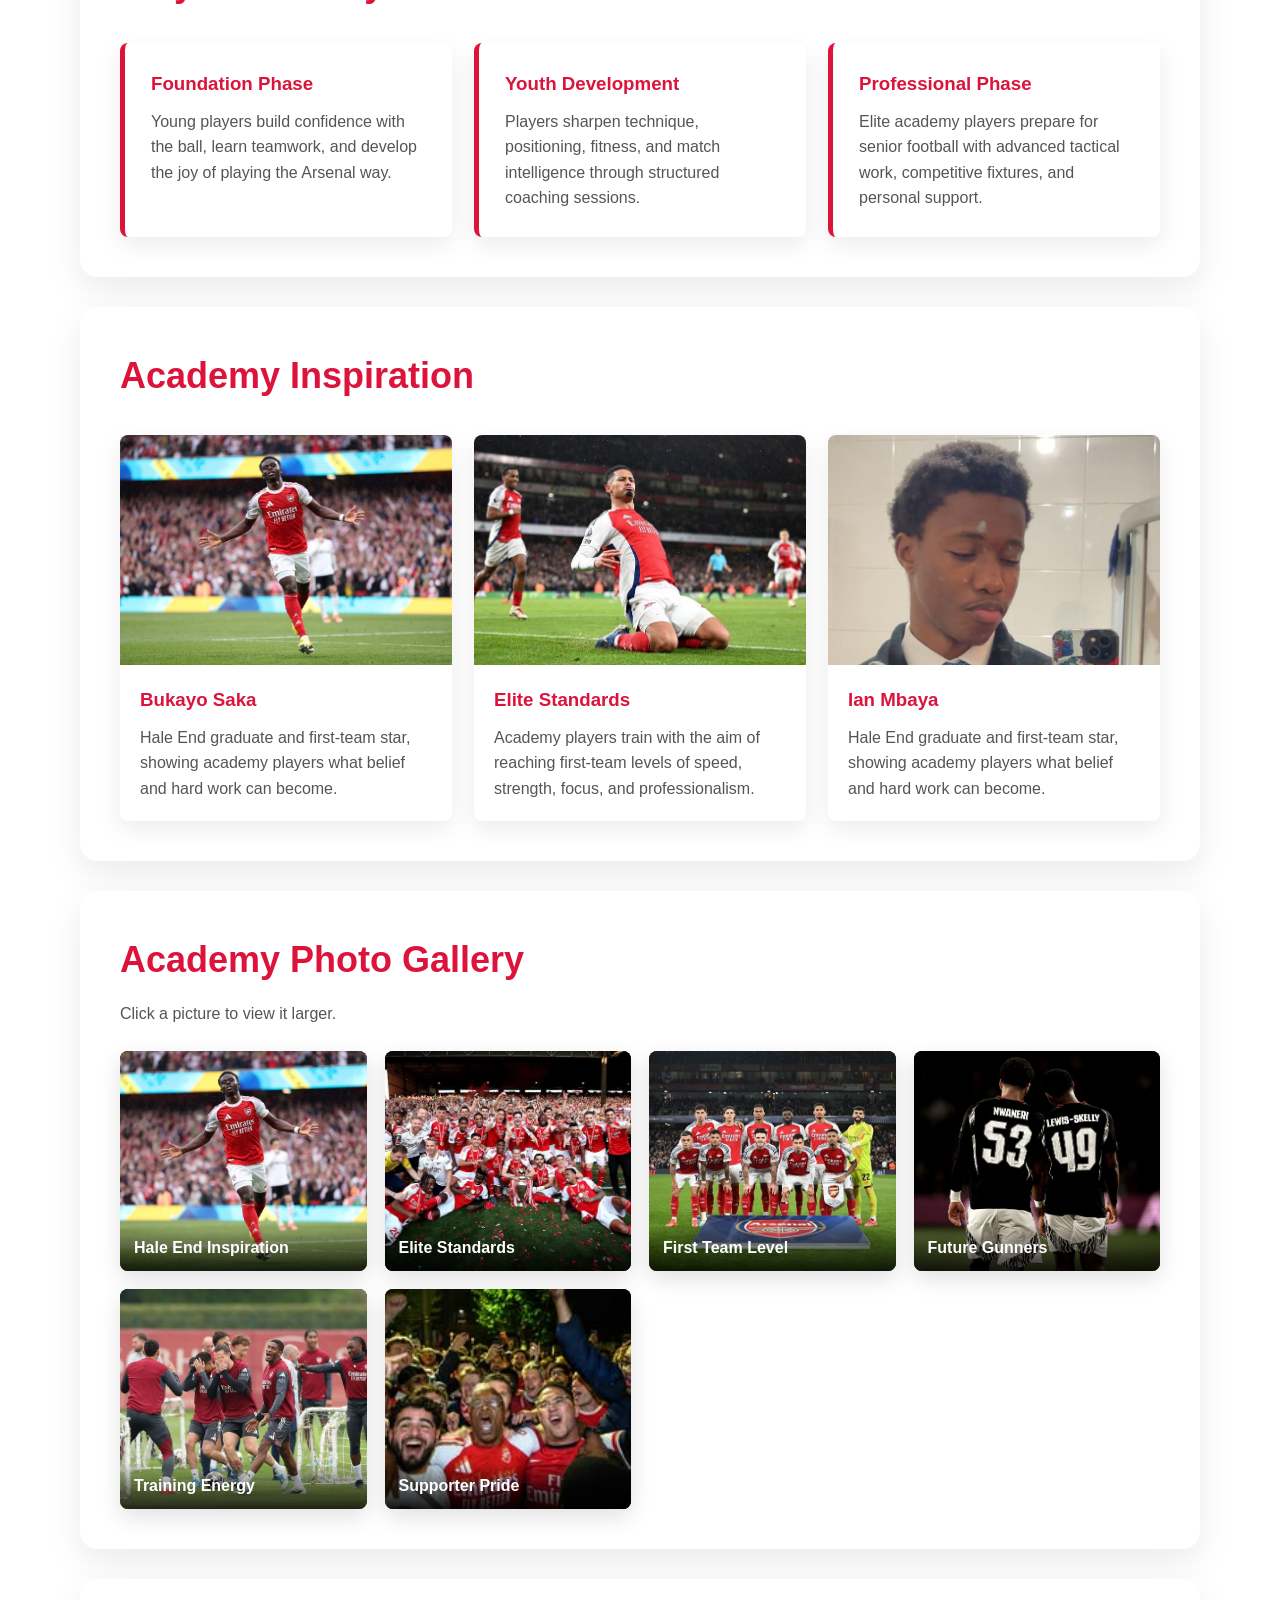
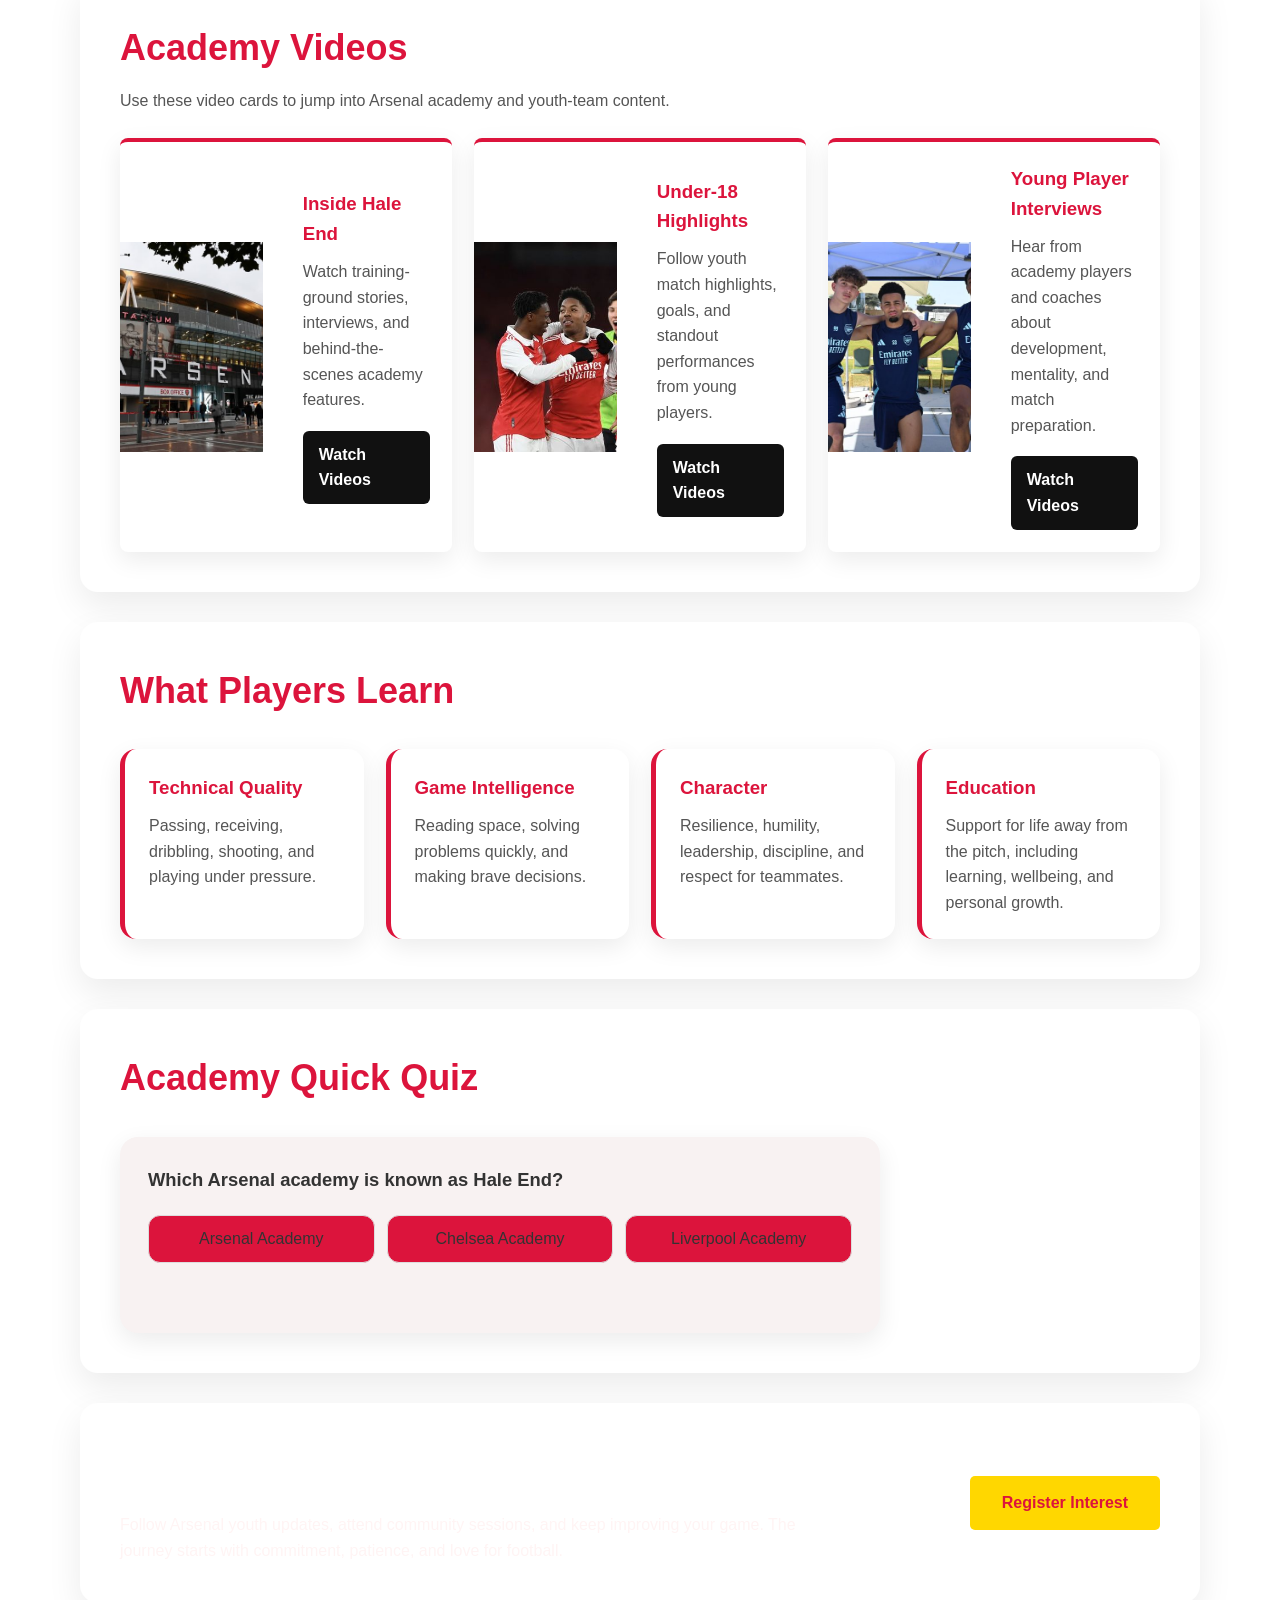
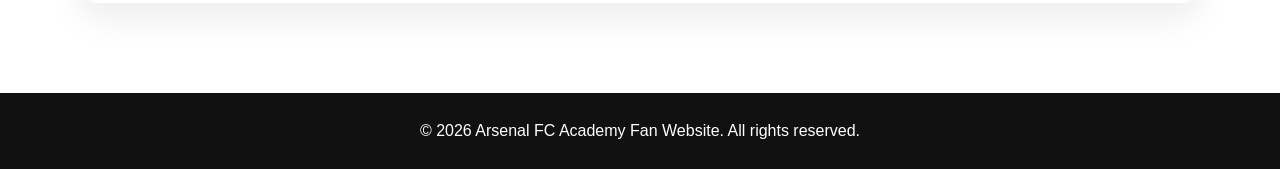
==== commit 15c15494: "fixings" ====
--- a/Academy.html
+++ b/Academy.html
@@ -142,11 +142,11 @@
           <img src="images/bukayo saka.jpeg" alt="Bukayo Saka">
           <span>Hale End Inspiration</span>
         </button>
-        <button type="button" class="academy-gallery-item" data-image="images/Saliba.jpeg" data-title="Elite Defensive Standards">
-          <img src="images/arsenal fc.jpeg" alt="William Saliba">
+        <button type="button" class="academy-gallery-item" data-image="images/arsenal fc.jpeg" data-title="Elite Defensive Standards">
+          <img src="images/arsenal fc.jpeg" alt="Tiltles and trophies">
           <span>Elite Standards</span>
         </button>
-        <button type="button" class="academy-gallery-item" data-image="images/#saliba #gabriel #timber #Arsenal #EPL.jpeg" data-title="First Team Level">
+        <button type="button" class="academy-gallery-item" data-image="images/Arsenal.jpeg" data-title="First Team Level">
           <img src="images/Arsenal.jpeg" alt="Arsenal defenders">
           <span>First Team Level</span>
         </button>
--- a/style.css
+++ b/style.css
@@ -503,6 +503,346 @@
   font-size: 18px;
 }
 
+/* ===== TEAM PAGE STYLES ===== */
+.team-page {
+  display: grid;
+  gap: 30px;
+}
+
+.team-hero {
+  display: grid;
+  grid-template-columns: 1.3fr 0.7fr;
+  gap: 30px;
+  align-items: center;
+  background: linear-gradient(rgba(0, 0, 0, 0.7), rgba(0, 0, 0, 0.7)), url('images/Arsenal emirates stadium 2021 ✌️😍.jpeg') center/cover;
+  color: white;
+  padding: 60px 40px;
+  border-radius: 16px;
+  min-height: 500px;
+}
+
+.team-hero-content {
+  max-width: 680px;
+}
+
+.team-hero h1 {
+  font-size: clamp(36px, 5vw, 56px);
+  margin-bottom: 16px;
+}
+
+.team-hero p {
+  font-size: 1.05rem;
+  margin-bottom: 20px;
+  color: #f3f3f3;
+}
+
+.team-hero-card {
+  background: rgba(255, 255, 255, 0.95);
+  color: #111;
+  padding: 24px;
+  border-radius: 14px;
+  box-shadow: 0 10px 30px rgba(0, 0, 0, 0.2);
+}
+
+.team-hero-card h3 {
+  color: #DC143C;
+  margin-bottom: 12px;
+}
+
+.team-hero-card ul {
+  list-style: none;
+  display: grid;
+  gap: 10px;
+}
+
+.team-hero-card li {
+  padding-bottom: 8px;
+  border-bottom: 1px solid #eee;
+}
+
+.team-overview,
+.squad-section,
+.coaching-staff,
+.team-cta {
+  background: white;
+  padding: 36px;
+  border-radius: 16px;
+  box-shadow: 0 10px 28px rgba(0, 0, 0, 0.08);
+}
+
+.team-overview h2,
+.squad-section h2,
+.coaching-staff h2,
+.team-cta h2 {
+  margin-bottom: 20px;
+  color: #DC143C;
+}
+
+.squad-grid {
+  display: grid;
+  grid-template-columns: repeat(auto-fit, minmax(220px, 1fr));
+  gap: 20px;
+}
+
+.squad-card {
+  background: #f8f8f8;
+  border-left: 4px solid #DC143C;
+  border-radius: 10px;
+  padding: 20px;
+}
+
+.squad-card h3 {
+  color: #DC143C;
+  margin-bottom: 8px;
+}
+
+.staff-grid {
+  display: grid;
+  grid-template-columns: repeat(auto-fit, minmax(220px, 1fr));
+  gap: 20px;
+}
+
+.staff-card {
+  background: #f8f8f8;
+  border-top: 4px solid #DC143C;
+  border-radius: 10px;
+  padding: 20px;
+  overflow: hidden;
+}
+
+.staff-card img {
+  width: 100%;
+  height: 220px;
+  object-fit: cover;
+  border-radius: 8px;
+  margin-bottom: 14px;
+  display: block;
+}
+
+.staff-card h3 {
+  color: #DC143C;
+  margin-bottom: 6px;
+}
+
+.staff-role {
+  font-weight: bold;
+  color: #8b0f26;
+  margin-bottom: 8px;
+}
+
+.team-cta {
+  background: linear-gradient(90deg, #DC143C, #8b0f26);
+  color: white;
+}
+
+.team-cta p {
+  margin-bottom: 20px;
+  color: #f8e1e4;
+}
+
+.team-cta .btn-secondary {
+  border-color: white;
+  color: white;
+}
+
+.team-cta .btn-secondary:hover {
+  background: white;
+  color: #DC143C;
+}
+
+@media (max-width: 900px) {
+  .team-hero {
+    grid-template-columns: 1fr;
+    padding: 42px 24px;
+  }
+}
+
+/* ===== HOSPITALITY PAGE ===== */
+.hospitality-page {
+  display: grid;
+  gap: 30px;
+}
+
+.hospitality-hero {
+  background: linear-gradient(rgba(0, 0, 0, 0.68), rgba(0, 0, 0, 0.68)), url('images/Arsenal emirates stadium 2021 ✌️😍.jpeg') center/cover;
+  color: white;
+  padding: 80px 40px;
+  border-radius: 16px;
+  min-height: 500px;
+  display: flex;
+  align-items: center;
+}
+
+.hospitality-hero .hero-content {
+  max-width: 700px;
+}
+
+.hospitality-hero h1 {
+  font-size: clamp(36px, 5vw, 56px);
+  margin-bottom: 16px;
+}
+
+.hospitality-hero p {
+  font-size: 1.05rem;
+  margin-bottom: 20px;
+  color: #f3f3f3;
+}
+
+.hospitality-overview,
+.hospitality-packages,
+.hospitality-cta {
+  background: white;
+  padding: 36px;
+  border-radius: 16px;
+  box-shadow: 0 10px 28px rgba(0, 0, 0, 0.08);
+}
+
+.hospitality-overview h2,
+.hospitality-packages h2,
+.hospitality-cta h2 {
+  color: #DC143C;
+  margin-bottom: 20px;
+}
+
+.package-grid {
+  display: grid;
+  grid-template-columns: repeat(auto-fit, minmax(240px, 1fr));
+  gap: 20px;
+}
+
+.package-card {
+  background: #f8f8f8;
+  border-top: 4px solid #DC143C;
+  border-radius: 10px;
+  padding: 24px;
+}
+
+.package-card.featured {
+  border-top-color: #FFD700;
+  transform: translateY(-4px);
+}
+
+.package-card h3 {
+  color: #DC143C;
+  margin-bottom: 10px;
+}
+
+.package-price {
+  font-size: 1.25rem;
+  font-weight: bold;
+  color: #8b0f26;
+  margin-bottom: 10px;
+}
+
+.package-card ul {
+  margin-top: 12px;
+  padding-left: 20px;
+  color: #555;
+}
+
+.hospitality-cta {
+  background: linear-gradient(90deg, #DC143C, #8b0f26);
+  color: white;
+}
+
+.hospitality-cta p {
+  color: #f8e1e4;
+  margin-bottom: 18px;
+}
+
+@media (max-width: 900px) {
+  .hospitality-hero {
+    padding: 56px 24px;
+  }
+}
+
+/* ===== MEETINGS PAGE ===== */
+.meetings-page {
+  display: grid;
+  gap: 30px;
+}
+
+.meetings-hero {
+  background: linear-gradient(rgba(0, 0, 0, 0.7), rgba(0, 0, 0, 0.7)), url('images/Arsenal emirates stadium 2021 ✌️😍.jpeg') center/cover;
+  color: white;
+  padding: 80px 40px;
+  border-radius: 16px;
+  min-height: 500px;
+  display: flex;
+  align-items: center;
+}
+
+.meetings-hero .hero-content {
+  max-width: 700px;
+}
+
+.meetings-hero h1 {
+  font-size: clamp(36px, 5vw, 56px);
+  margin-bottom: 16px;
+}
+
+.meetings-hero p {
+  font-size: 1.05rem;
+  margin-bottom: 20px;
+  color: #f3f3f3;
+}
+
+.meetings-overview,
+.meetups-section,
+.meetings-cta {
+  background: white;
+  padding: 36px;
+  border-radius: 16px;
+  box-shadow: 0 10px 28px rgba(0, 0, 0, 0.08);
+}
+
+.meetings-overview h2,
+.meetups-section h2,
+.meetings-cta h2 {
+  color: #DC143C;
+  margin-bottom: 20px;
+}
+
+.meetup-grid {
+  display: grid;
+  grid-template-columns: repeat(auto-fit, minmax(240px, 1fr));
+  gap: 20px;
+}
+
+.meetup-card {
+  background: #f8f8f8;
+  border-left: 4px solid #DC143C;
+  border-radius: 10px;
+  padding: 20px;
+}
+
+.meetup-card h3 {
+  color: #DC143C;
+  margin-bottom: 8px;
+}
+
+.meetup-area {
+  font-weight: bold;
+  color: #8b0f26;
+  margin-bottom: 8px;
+}
+
+.meetings-cta {
+  background: linear-gradient(90deg, #DC143C, #8b0f26);
+  color: white;
+}
+
+.meetings-cta p {
+  color: #f8e1e4;
+  margin-bottom: 18px;
+}
+
+@media (max-width: 900px) {
+  .meetings-hero {
+    padding: 56px 24px;
+  }
+}
+
 /* ===== TICKETS PAGE ADDITIONS ===== */
 .ticket-list {
   display: grid;
@@ -581,23 +921,601 @@
 
 /* ===== ACADEMY PAGE STYLES ===== */
 .academy-page {
-  background-color: #f5f1f1;
-}
-
-.academy-intro,
-.academy-training,
-.academy-pathway,
-.academy-prospects,
-.academy-gallery-section,
-.academy-video-section,
-.academy-values,
-.academy-quiz,
-.academy-apply {
+  background-color: #f4f2f2;
+}
+
+/* ===== STADIUM TOURS PAGE ===== */
+.stadium-tours-page {
+  padding: 40px;
+  max-width: 1200px;
+  margin: 0 auto;
+}
+
+.stadium-tours-page section {
+  padding: 50px 40px;
+}
+
+.tour-hero {
+  min-height: 540px;
+  display: flex;
+  align-items: center;
+  background:
+    linear-gradient(90deg, rgba(12, 12, 12, 0.86), rgba(12, 12, 12, 0.28)),
+    url("images/Emirates stadium Arsenal.jpeg") center/cover;
+  color: white;
+  padding: 80px 50px;
+  border-radius: 8px;
+}
+
+.tour-hero-content {
+  max-width: 720px;
+}
+
+.tour-hero h1 {
+  font-size: clamp(44px, 7vw, 82px);
+  line-height: 1;
+  margin-bottom: 18px;
+}
+
+.tour-hero p {
+  max-width: 650px;
+  margin-bottom: 28px;
+  color: #f3f3f3;
+  font-size: 1.1rem;
+}
+
+.tour-hero .btn,
+.tour-card .btn,
+.booking-form .btn {
+  display: inline-flex;
+  align-items: center;
+  justify-content: center;
+  text-decoration: none;
+}
+
+.tour-intro,
+.tour-options,
+.tour-route,
+.tour-booking,
+.tour-gallery-band {
+  margin-top: 30px;
   background: white;
-  border-radius: 20px;
+  border-radius: 8px;
+  box-shadow: 0 10px 28px rgba(0, 0, 0, 0.08);
+}
+
+.tour-intro {
+  display: grid;
+  grid-template-columns: 1.25fr 1fr;
+  gap: 30px;
+  align-items: center;
+}
+
+.tour-intro p,
+.booking-copy p,
+.tour-gallery-band p {
+  color: #555;
+  max-width: 720px;
+}
+
+.tour-stats {
+  display: grid;
+  grid-template-columns: repeat(3, 1fr);
+  gap: 14px;
+}
+
+.tour-stats div {
+  background: #111;
+  color: white;
+  border-top: 4px solid #FFD700;
+  border-radius: 8px;
+  padding: 20px;
+}
+
+.tour-stats strong {
+  display: block;
+  color: #FFD700;
+  font-size: 1.6rem;
+  margin-bottom: 6px;
+}
+
+.tour-stats span {
+  color: #efefef;
+  font-size: 0.92rem;
+}
+
+.tour-card-grid {
+  display: grid;
+  grid-template-columns: repeat(auto-fit, minmax(260px, 1fr));
+  gap: 22px;
+}
+
+.tour-card {
+  background: #fff;
+  border-radius: 8px;
+  overflow: hidden;
+  border: 1px solid #eee;
+  box-shadow: 0 8px 24px rgba(0, 0, 0, 0.08);
+}
+
+.tour-card.featured-tour {
+  border-top: 5px solid #FFD700;
+}
+
+.tour-card img {
+  width: 100%;
+  height: 230px;
+  object-fit: cover;
+  display: block;
+}
+
+.tour-card div {
+  padding: 22px;
+}
+
+.tour-card h3,
+.route-list h3 {
+  color: #DC143C;
+  margin-bottom: 10px;
+}
+
+.tour-card p,
+.route-list p {
+  color: #555;
+}
+
+.tour-price {
+  display: block;
+  margin: 18px 0 12px;
+  color: #111;
+  font-weight: bold;
+}
+
+.route-list {
+  display: grid;
+  grid-template-columns: repeat(auto-fit, minmax(220px, 1fr));
+  gap: 18px;
+}
+
+.route-list div {
+  border-left: 5px solid #DC143C;
+  background: #f7f7f7;
+  border-radius: 8px;
+  padding: 24px;
+}
+
+.route-list span {
+  display: inline-flex;
+  align-items: center;
+  justify-content: center;
+  width: 40px;
+  height: 40px;
+  margin-bottom: 16px;
+  background: #111;
+  color: #FFD700;
+  border-radius: 50%;
+  font-weight: bold;
+}
+
+.tour-booking {
+  display: grid;
+  grid-template-columns: 0.85fr 1.15fr;
+  gap: 35px;
+  align-items: start;
+  background: #f7f7f7;
+}
+
+.booking-form {
+  background: white;
+  border-radius: 8px;
+  padding: 28px;
+  box-shadow: 0 8px 24px rgba(0, 0, 0, 0.08);
+}
+
+.booking-form .form-row {
+  display: grid;
+  gap: 8px;
+  margin-top: 0;
+  margin-bottom: 16px;
+}
+
+.booking-form .form-row label {
+  min-width: 0;
+  font-weight: bold;
+}
+
+.booking-form .form-row input,
+.booking-form .form-row select {
+  width: 100%;
+  padding: 13px 14px;
+  border: 1px solid #ddd;
+  border-radius: 8px;
+  font-size: 1rem;
+}
+
+.tour-total {
+  display: flex;
+  justify-content: space-between;
+  gap: 18px;
+  align-items: center;
+  background: #111;
+  color: white;
+  border-radius: 8px;
+  padding: 18px;
+  margin: 8px 0 18px;
+}
+
+.tour-total strong {
+  color: #FFD700;
+  font-size: 1.3rem;
+}
+
+.booking-message {
+  min-height: 26px;
+  margin-top: 14px;
+  font-weight: bold;
+}
+
+.booking-message.success {
+  color: #1f5f35;
+}
+
+.tour-gallery-band {
+  display: grid;
+  grid-template-columns: 0.75fr 1.25fr;
+  gap: 30px;
+  align-items: center;
+}
+
+.tour-gallery {
+  display: grid;
+  grid-template-columns: 1.2fr 0.8fr;
+  grid-template-rows: repeat(2, 180px);
+  gap: 14px;
+}
+
+.tour-gallery img {
+  width: 100%;
+  height: 100%;
+  object-fit: cover;
+  border-radius: 8px;
+  display: block;
+}
+
+.tour-gallery img:first-child {
+  grid-row: span 2;
+}
+
+/* ===== SHOP PAGE ===== */
+.shop-page {
+  padding: 40px;
+  max-width: 1200px;
+}
+
+.shop-page section {
+  padding: 46px 40px;
+}
+
+.shop-hero {
+  min-height: 520px;
+  display: flex;
+  align-items: center;
+  background:
+    linear-gradient(90deg, rgba(16, 16, 16, 0.86), rgba(16, 16, 16, 0.24)),
+    url("images/arsenal fc.jpeg") center/cover;
+  color: white;
+  padding: 80px 50px;
+  border-radius: 8px;
+}
+
+.shop-hero-content {
+  max-width: 680px;
+}
+
+.shop-hero h1 {
+  font-size: clamp(44px, 7vw, 82px);
+  line-height: 1;
+  margin-bottom: 18px;
+}
+
+.shop-hero p {
+  max-width: 600px;
+  margin-bottom: 28px;
+  color: #f4f4f4;
+  font-size: 1.1rem;
+}
+
+.shop-hero .btn,
+.shop-card .btn,
+.checkout-form .btn {
+  display: inline-flex;
+  align-items: center;
+  justify-content: center;
+  text-decoration: none;
+}
+
+.shop-feature-row,
+.shop-products,
+.shop-cart-section {
+  margin-top: 30px;
+  background: white;
+  border-radius: 8px;
+  box-shadow: 0 10px 28px rgba(0, 0, 0, 0.08);
+}
+
+.shop-feature-row {
+  display: grid;
+  grid-template-columns: repeat(3, 1fr);
+  gap: 18px;
+}
+
+.shop-feature-row div {
+  border-left: 5px solid #DC143C;
+  background: #f7f7f7;
+  border-radius: 8px;
+  padding: 20px;
+}
+
+.shop-feature-row strong {
+  display: block;
+  margin-bottom: 6px;
+  color: #111;
+}
+
+.shop-feature-row span,
+.shop-card p,
+.cart-copy p,
+.cart-item span,
+.empty-cart {
+  color: #555;
+}
+
+.section-heading {
+  margin-bottom: 24px;
+}
+
+.section-heading h2,
+.cart-copy h2 {
+  margin-top: 8px;
+  color: #DC143C;
+}
+
+.shop-grid {
+  display: grid;
+  grid-template-columns: repeat(auto-fit, minmax(250px, 1fr));
+  gap: 22px;
+}
+
+.shop-card {
+  background: #fff;
+  border: 1px solid #eee;
+  border-radius: 8px;
+  overflow: hidden;
+  box-shadow: 0 8px 24px rgba(0, 0, 0, 0.08);
+  transition: transform 0.2s ease, box-shadow 0.2s ease;
+}
+
+.shop-card:hover {
+  transform: translateY(-4px);
+  box-shadow: 0 14px 30px rgba(0, 0, 0, 0.12);
+}
+
+.shop-card img {
+  width: 100%;
+  height: 230px;
+  display: block;
+  object-fit: cover;
+}
+
+.shop-card-body {
+  padding: 22px;
+}
+
+.product-category {
+  display: inline-block;
+  margin-bottom: 10px;
+  color: #DC143C;
+  font-size: 0.8rem;
+  font-weight: bold;
+  text-transform: uppercase;
+}
+
+.shop-card h3 {
+  margin-bottom: 10px;
+  color: #111;
+}
+
+.product-footer {
+  display: flex;
+  align-items: center;
+  justify-content: space-between;
+  gap: 14px;
+  margin-top: 18px;
+}
+
+.product-footer strong {
+  font-size: 1.1rem;
+  color: #111;
+}
+
+.product-footer .btn {
+  padding: 10px 22px;
+}
+
+.shop-cart-section {
+  display: grid;
+  grid-template-columns: 0.85fr 1.15fr;
+  gap: 35px;
+  align-items: start;
+  background: #f7f7f7;
+}
+
+.cart-panel {
+  background: white;
+  border-radius: 8px;
+  padding: 28px;
+  box-shadow: 0 8px 24px rgba(0, 0, 0, 0.08);
+}
+
+.cart-items {
+  display: grid;
+  gap: 12px;
+  margin-bottom: 18px;
+}
+
+.cart-item {
+  display: flex;
+  justify-content: space-between;
+  gap: 16px;
+  align-items: center;
+  border: 1px solid #eee;
+  border-radius: 8px;
+  padding: 14px;
+}
+
+.cart-item strong,
+.cart-item span {
+  display: block;
+}
+
+.cart-item button {
+  border: none;
+  background: #111;
+  color: white;
+  border-radius: 5px;
+  padding: 9px 12px;
+  cursor: pointer;
+}
+
+.cart-item button:hover {
+  background: #DC143C;
+}
+
+.cart-total {
+  display: flex;
+  justify-content: space-between;
+  align-items: center;
+  gap: 18px;
+  background: #111;
+  color: white;
+  border-radius: 8px;
+  padding: 18px;
+  margin-bottom: 18px;
+}
+
+.cart-total strong {
+  color: #FFD700;
+  font-size: 1.3rem;
+}
+
+.checkout-form {
+  display: grid;
+  gap: 10px;
+}
+
+.checkout-form label {
+  font-weight: bold;
+}
+
+.checkout-form input {
+  width: 100%;
+  padding: 13px 14px;
+  border: 1px solid #ddd;
+  border-radius: 8px;
+  font-size: 1rem;
+}
+
+.clear-cart-btn {
+  background: #e9e9e9;
+  color: #111;
+}
+
+.booking-message.error {
+  color: #b00020;
+}
+
+@media (max-width: 850px) {
+  .stadium-tours-page {
+    padding: 24px 16px;
+  }
+
+  .shop-page {
+    padding: 24px 16px;
+  }
+
+  .shop-page section,
+  .shop-hero {
+    padding: 42px 22px;
+  }
+
+  .shop-hero {
+    min-height: 460px;
+    background:
+      linear-gradient(rgba(16, 16, 16, 0.74), rgba(16, 16, 16, 0.74)),
+      url("images/arsenal fc.jpeg") center/cover;
+  }
+
+  .shop-feature-row,
+  .shop-cart-section {
+    grid-template-columns: 1fr;
+  }
+
+  .stadium-tours-page section,
+  .tour-hero {
+    padding: 42px 22px;
+  }
+
+  .tour-hero {
+    min-height: 460px;
+    background:
+      linear-gradient(rgba(12, 12, 12, 0.74), rgba(12, 12, 12, 0.74)),
+      url("images/Emirates stadium Arsenal.jpeg") center/cover;
+  }
+
+  .tour-intro,
+  .tour-booking,
+  .tour-gallery-band {
+    grid-template-columns: 1fr;
+  }
+
+  .tour-stats {
+    grid-template-columns: 1fr;
+  }
+
+  .tour-gallery {
+    grid-template-columns: 1fr;
+    grid-template-rows: none;
+  }
+
+  .tour-gallery img,
+  .tour-gallery img:first-child {
+    grid-row: auto;
+    height: 220px;
+  }
+}
+
+.academy-page section:not(.hero) {
+  background: white;
+  border-radius: 18px;
   padding: 40px;
   margin-top: 30px;
-  box-shadow: 0 14px 40px rgba(0,0,0,0.06);
+  box-shadow: 0 14px 35px rgba(0,0,0,0.08);
+}
+
+.academy-page .academy-hero,
+.academy-page .hero {
+  margin-bottom: 30px;
+}
+
+.academy-page .academy-apply {
+  display: flex;
+  justify-content: space-between;
+  align-items: center;
+  gap: 20px;
+}
+
+.academy-page .academy-apply p {
+  max-width: 720px;
 }
 
 .academy-intro {
@@ -1237,12 +2155,14 @@
 
 /* ===== ACADEMY PAGE ===== */
 .academy-page {
-  padding: 0;
-  max-width: none;
+  padding: 40px;
+  max-width: 1200px;
+  margin: 0 auto;
+  background-color: transparent;
 }
 
 .academy-page section {
-  padding: 60px 40px;
+  padding: 50px 40px;
 }
 
 .academy-hero {
@@ -1287,6 +2207,9 @@
 .academy-apply {
   max-width: 1200px;
   margin: 0 auto;
+  background: white;
+  border-radius: 18px;
+  box-shadow: 0 14px 35px rgba(0, 0, 0, 0.08);
 }
 
 .academy-intro {
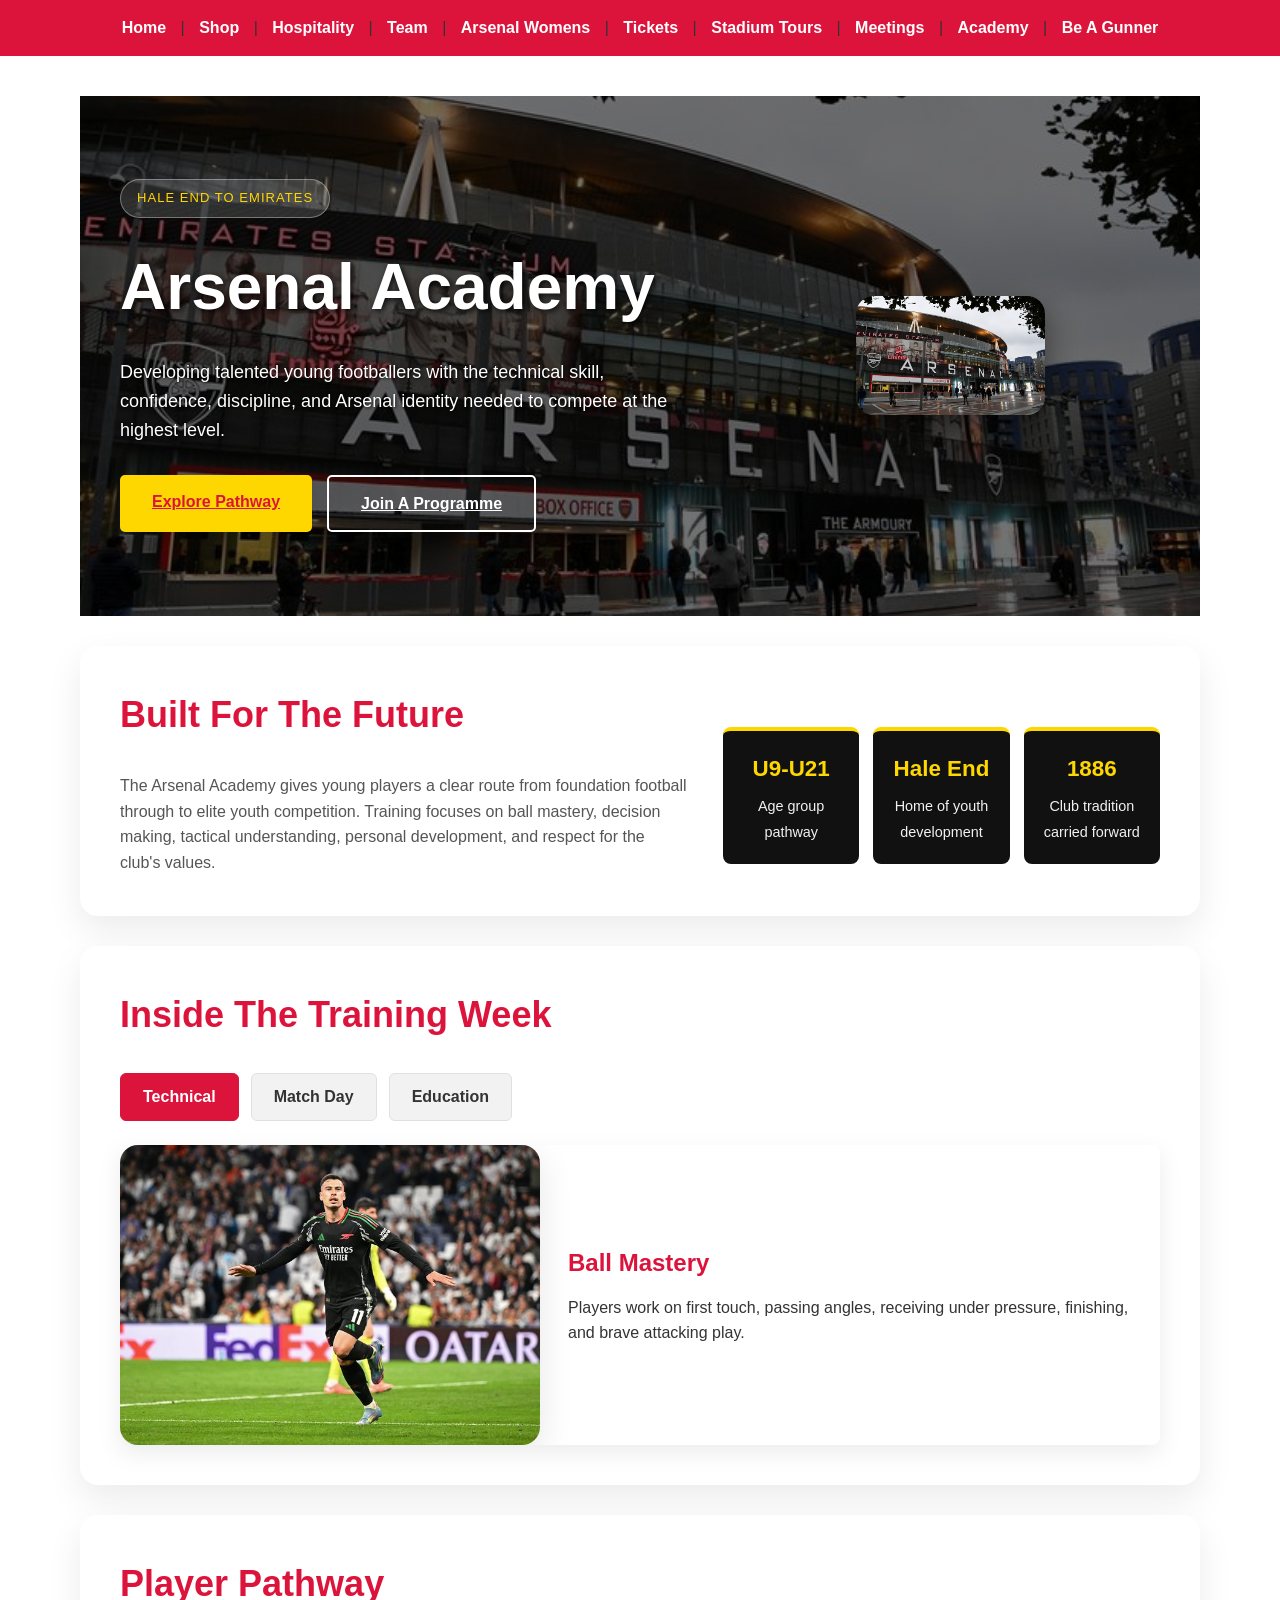
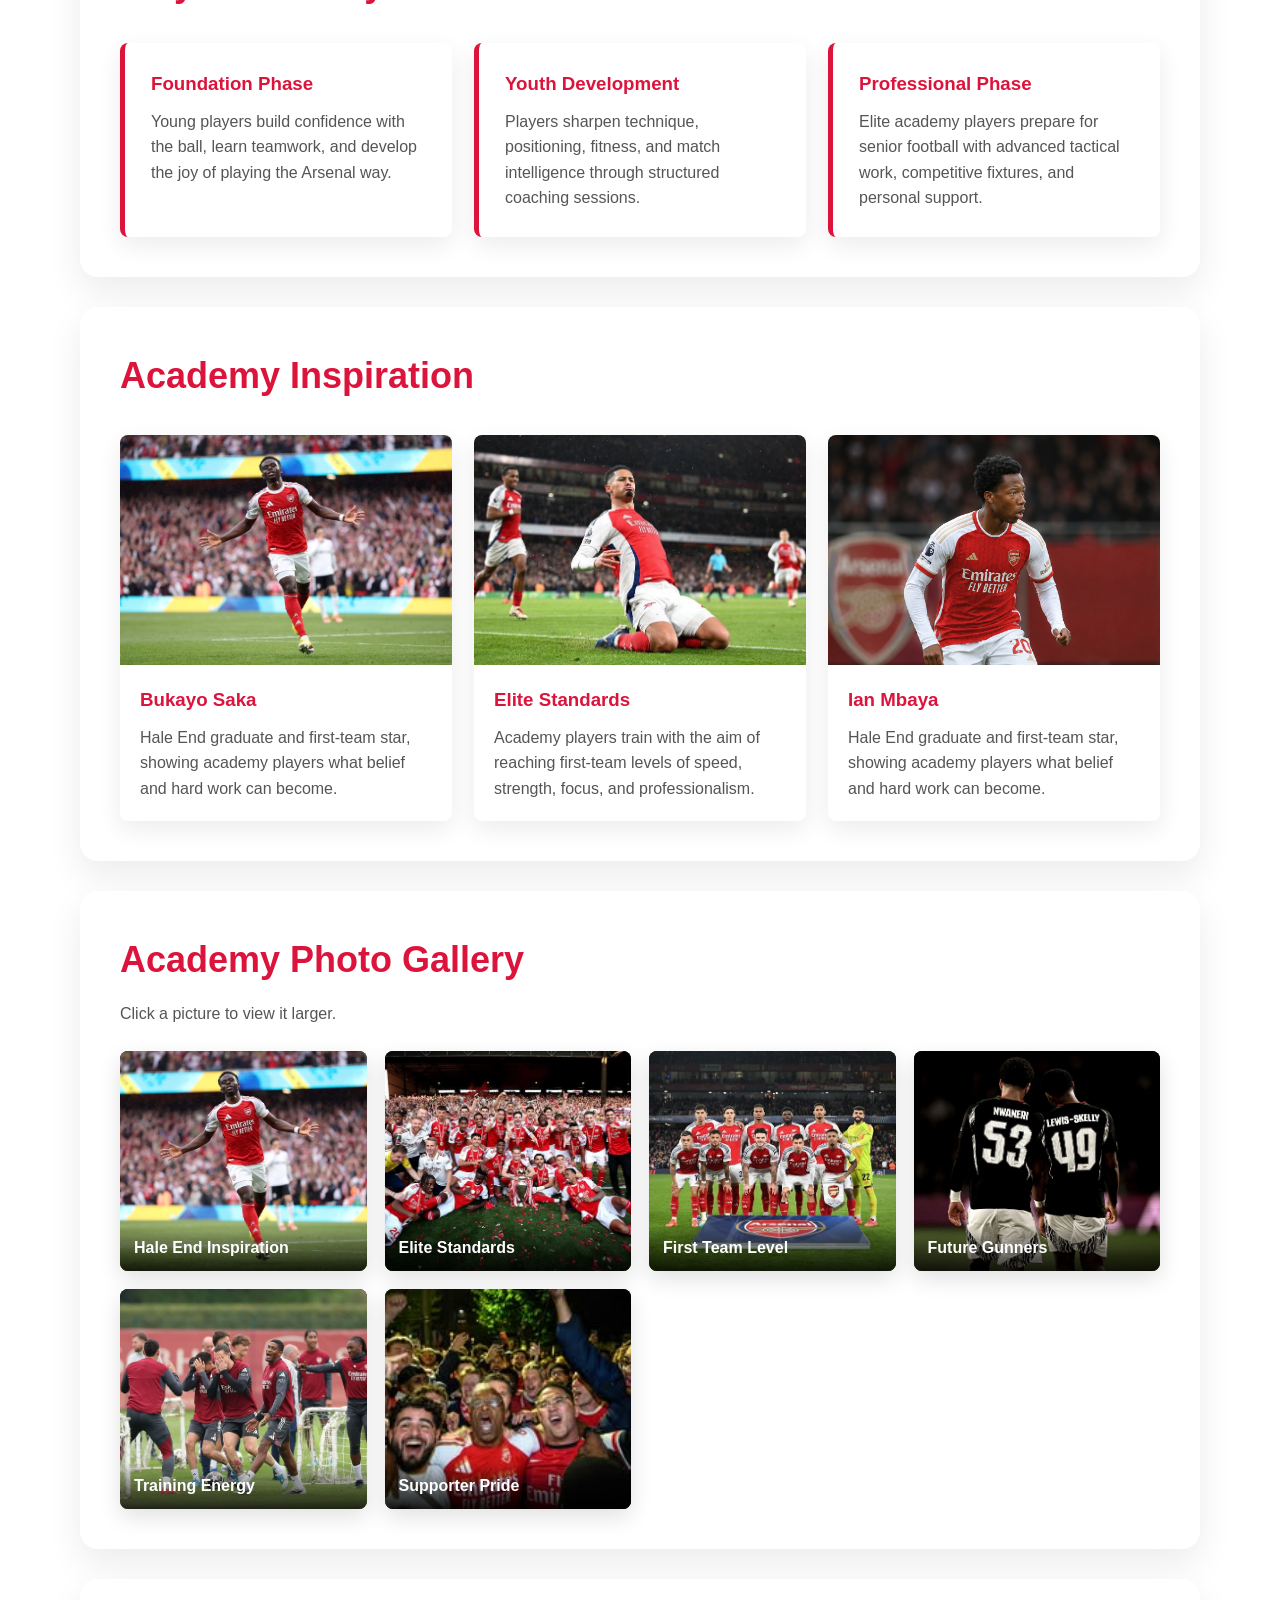
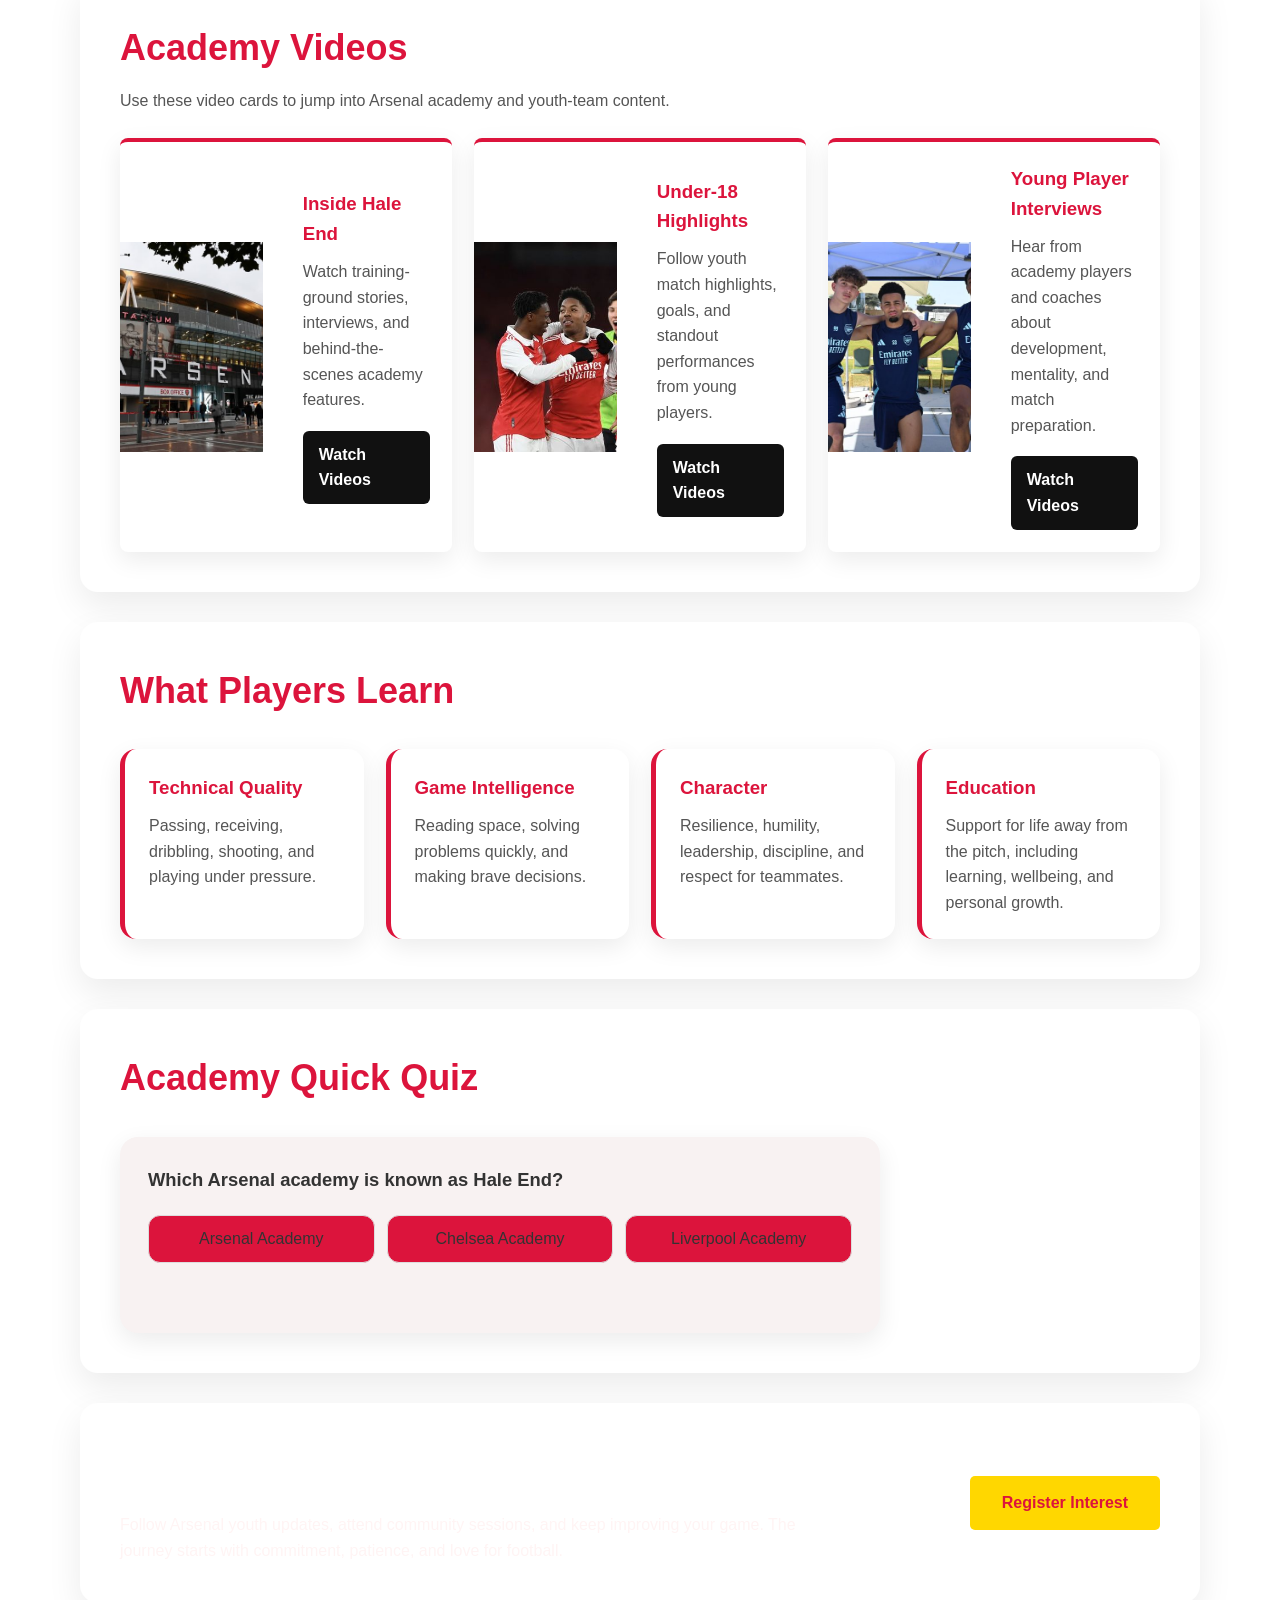
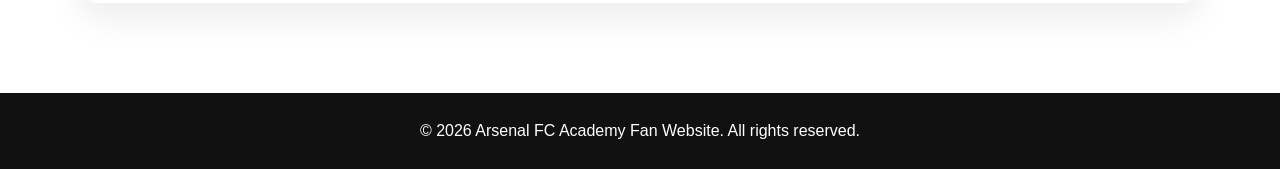
==== commit aed69933: "fixings" ====
--- a/Academy.html
+++ b/Academy.html
@@ -125,7 +125,7 @@
           </div>
         </article>
         <article class="prospect-card">
-          <img src="images/Mbaya3.jpeg" alt="Ian Mbaya">
+          <img src="images/mbaya arsenal 2.png" alt="Ian Mbaya">
           <div>
             <h3>Ian Mbaya</h3>
             <p>Hale End graduate and first-team star, showing academy players what belief and hard work can become.</p>
--- a/style.css
+++ b/style.css
@@ -657,7 +657,7 @@
   }
 }
 
-/* ===== HOSPITALITY PAGE ===== */
+/* ===== css for HOSPITALITY PAGE ===== */
 .hospitality-page {
   display: grid;
   gap: 30px;
@@ -756,7 +756,7 @@
   }
 }
 
-/* ===== MEETINGS PAGE ===== */
+/* ===== css for MEETINGS PAGE ===== */
 .meetings-page {
   display: grid;
   gap: 30px;
@@ -843,7 +843,7 @@
   }
 }
 
-/* ===== TICKETS PAGE ADDITIONS ===== */
+/* ===== css for TICKETS PAGE ADDITIONS ===== */
 .ticket-list {
   display: grid;
   grid-template-columns: repeat(auto-fit, minmax(300px, 1fr));
@@ -919,12 +919,12 @@
   display: none;
 }
 
-/* ===== ACADEMY PAGE STYLES ===== */
+/* ===== css for ACADEMY PAGE ===== */
 .academy-page {
   background-color: #f4f2f2;
 }
 
-/* ===== STADIUM TOURS PAGE ===== */
+/* ===== css for STADIUM TOURS PAGE ===== */
 .stadium-tours-page {
   padding: 40px;
   max-width: 1200px;
@@ -1853,7 +1853,7 @@
   margin-bottom: 15px;
 }
 
-/* ===== CONTACT SECTION ===== */
+/* ===== css for CONTACT SECTION ===== */
 .contact-section {
   background: linear-gradient(180deg, #fff6f7 0%, #fde2ea 100%);
 }
@@ -1931,7 +1931,7 @@
   background-color: #B22234;
 }
 
-/* ===== FOOTER ===== */
+/* ===== css for FOOTER ===== */
 footer {
   background-color: #25121f;
   color: #f4e6ea;
@@ -2153,7 +2153,7 @@
     color: red;
 }
 
-/* ===== ACADEMY PAGE ===== */
+/* ===== css for ACADEMY PAGE ===== */
 .academy-page {
   padding: 40px;
   max-width: 1200px;
@@ -2678,7 +2678,7 @@
     padding:15px;
     text-align:center;
 }
-/* Gallery styles  i want the gallery pictures to be arranged in a grid */
+/* Gallery styles  i wanted  the gallery pictures to be arranged in a grid */
 
 
 
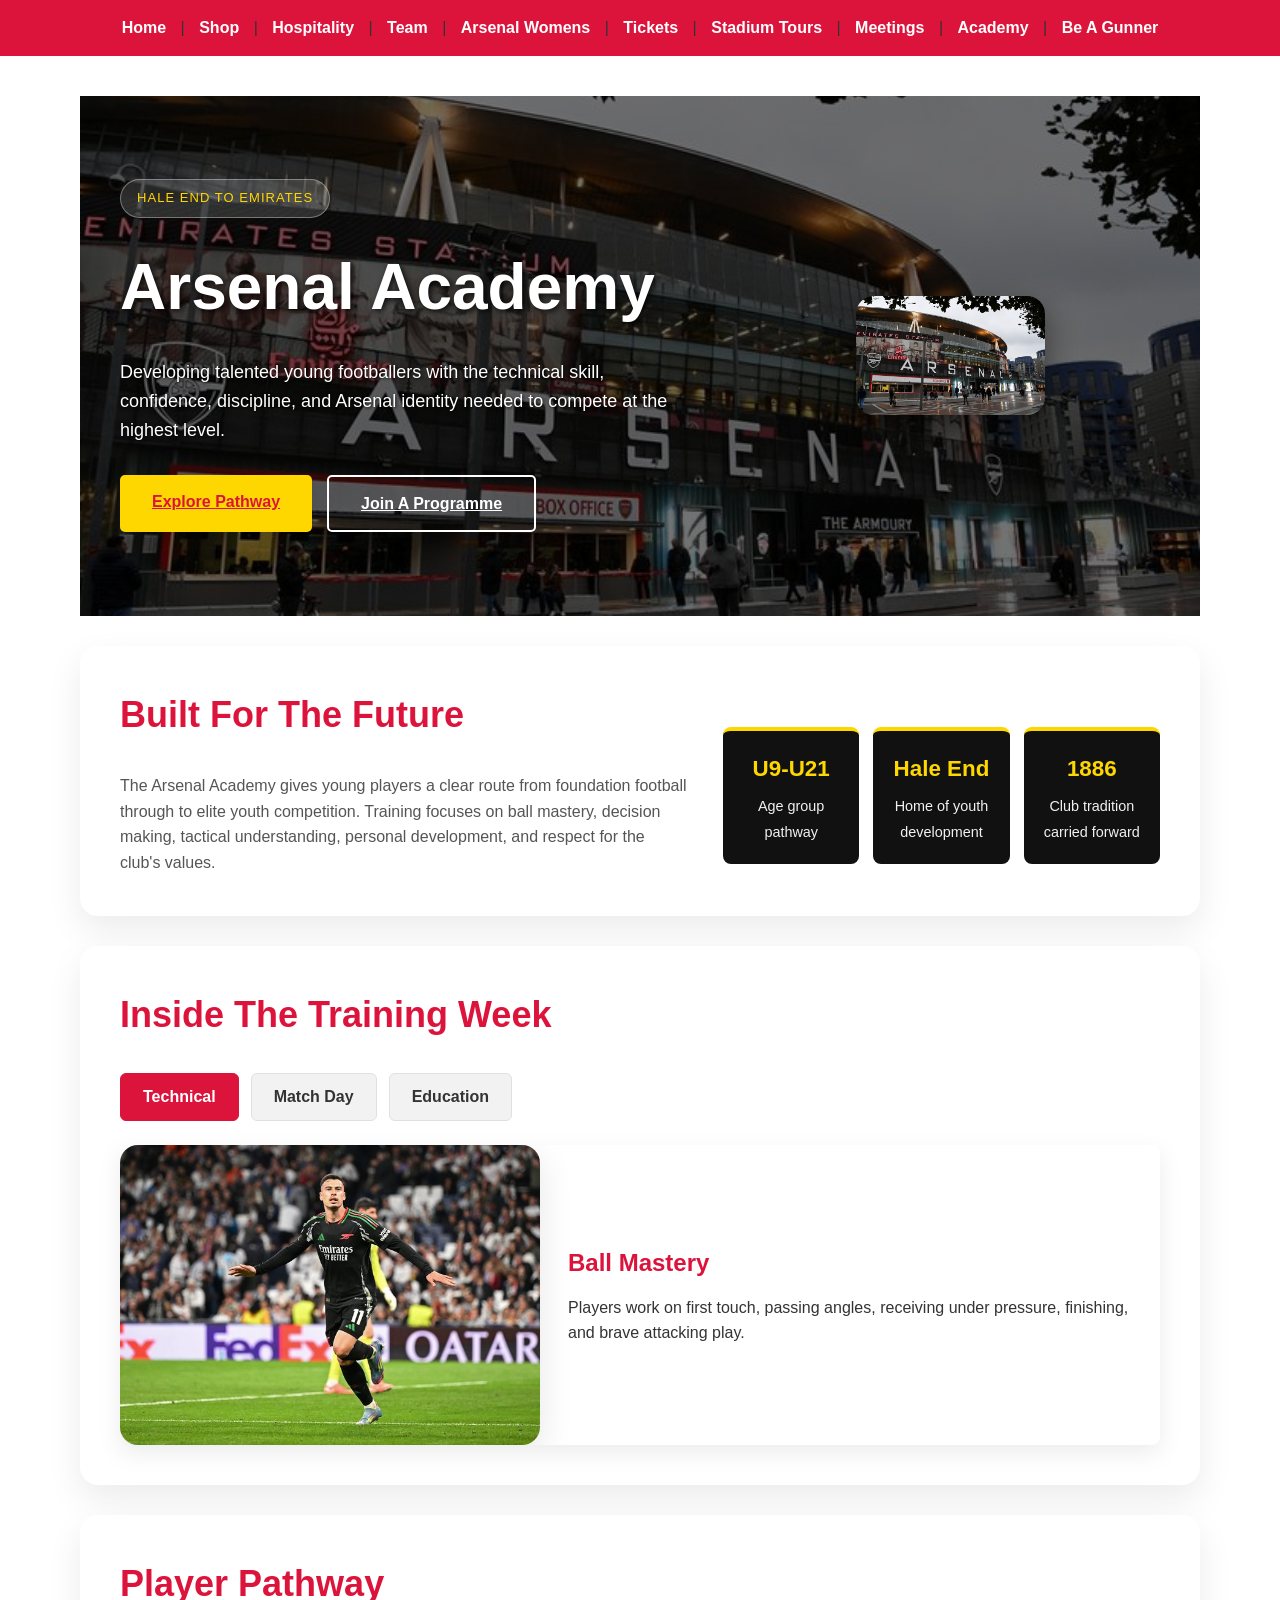
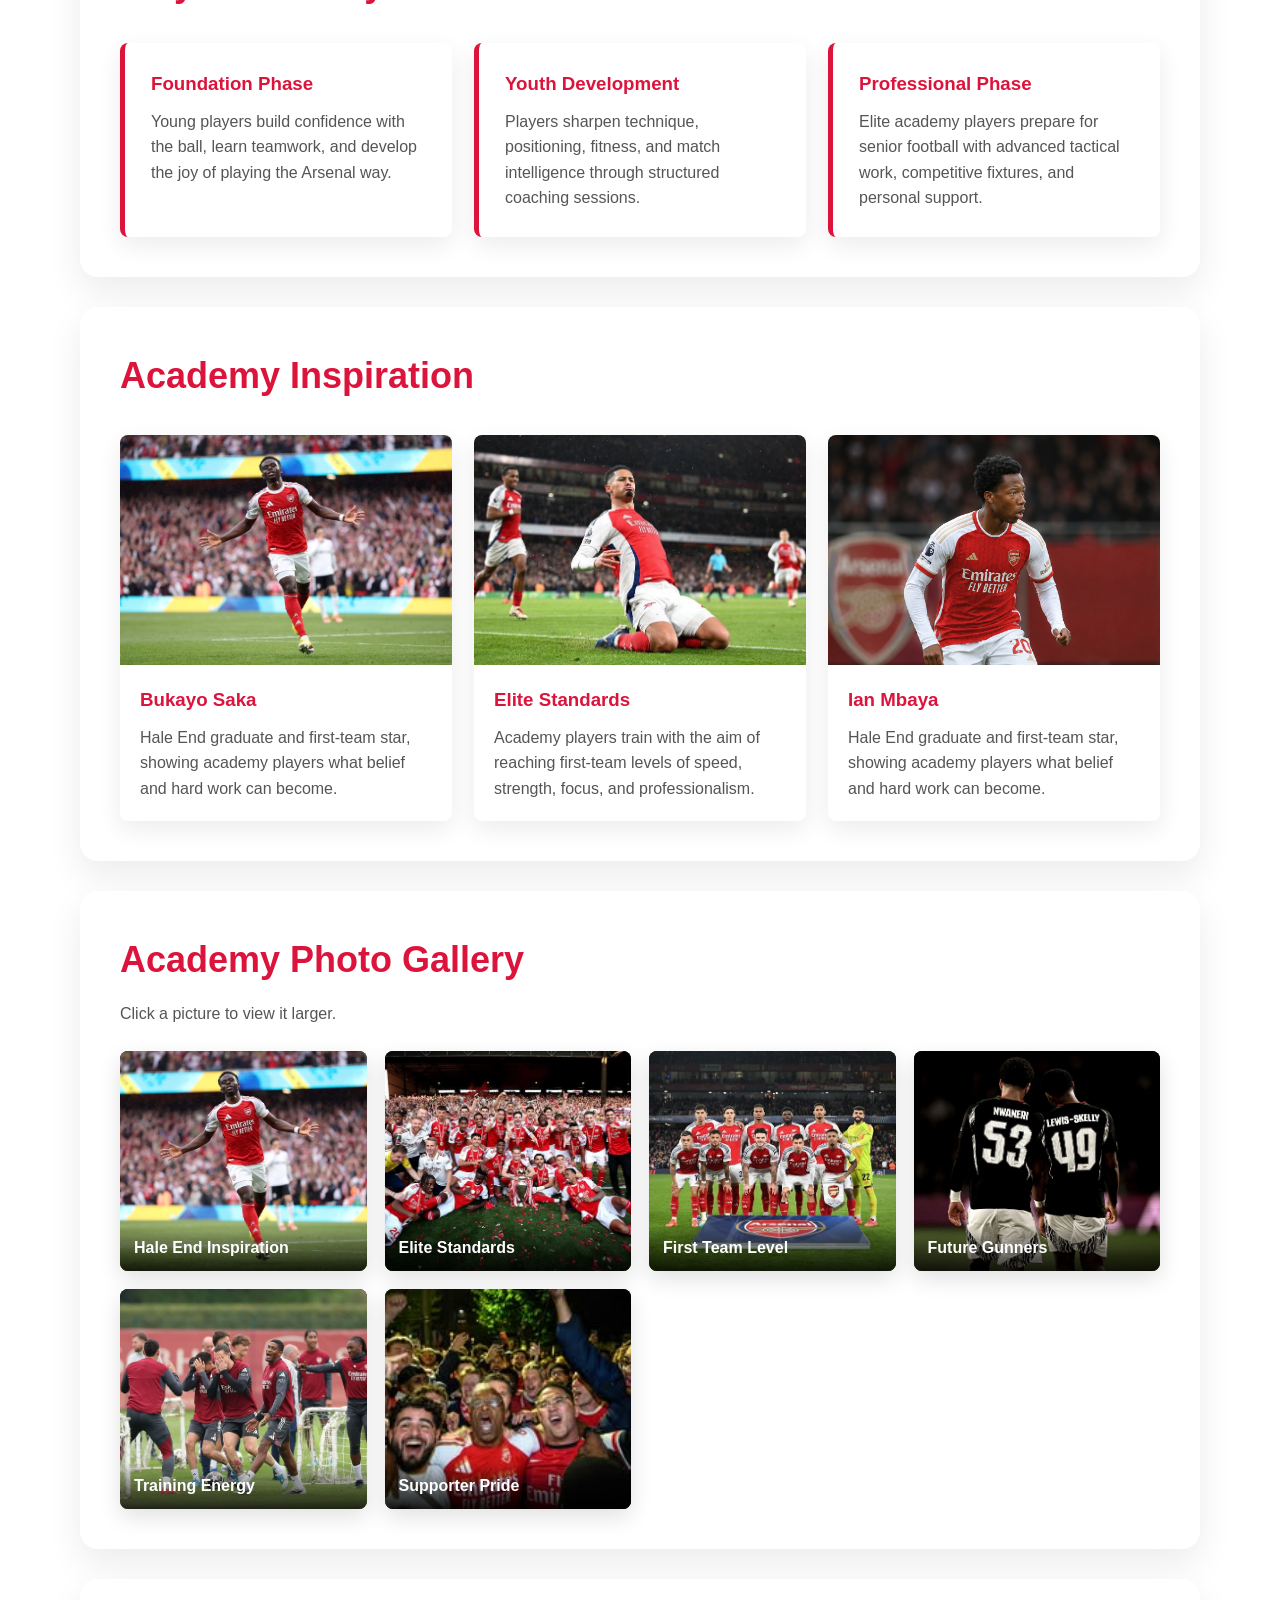
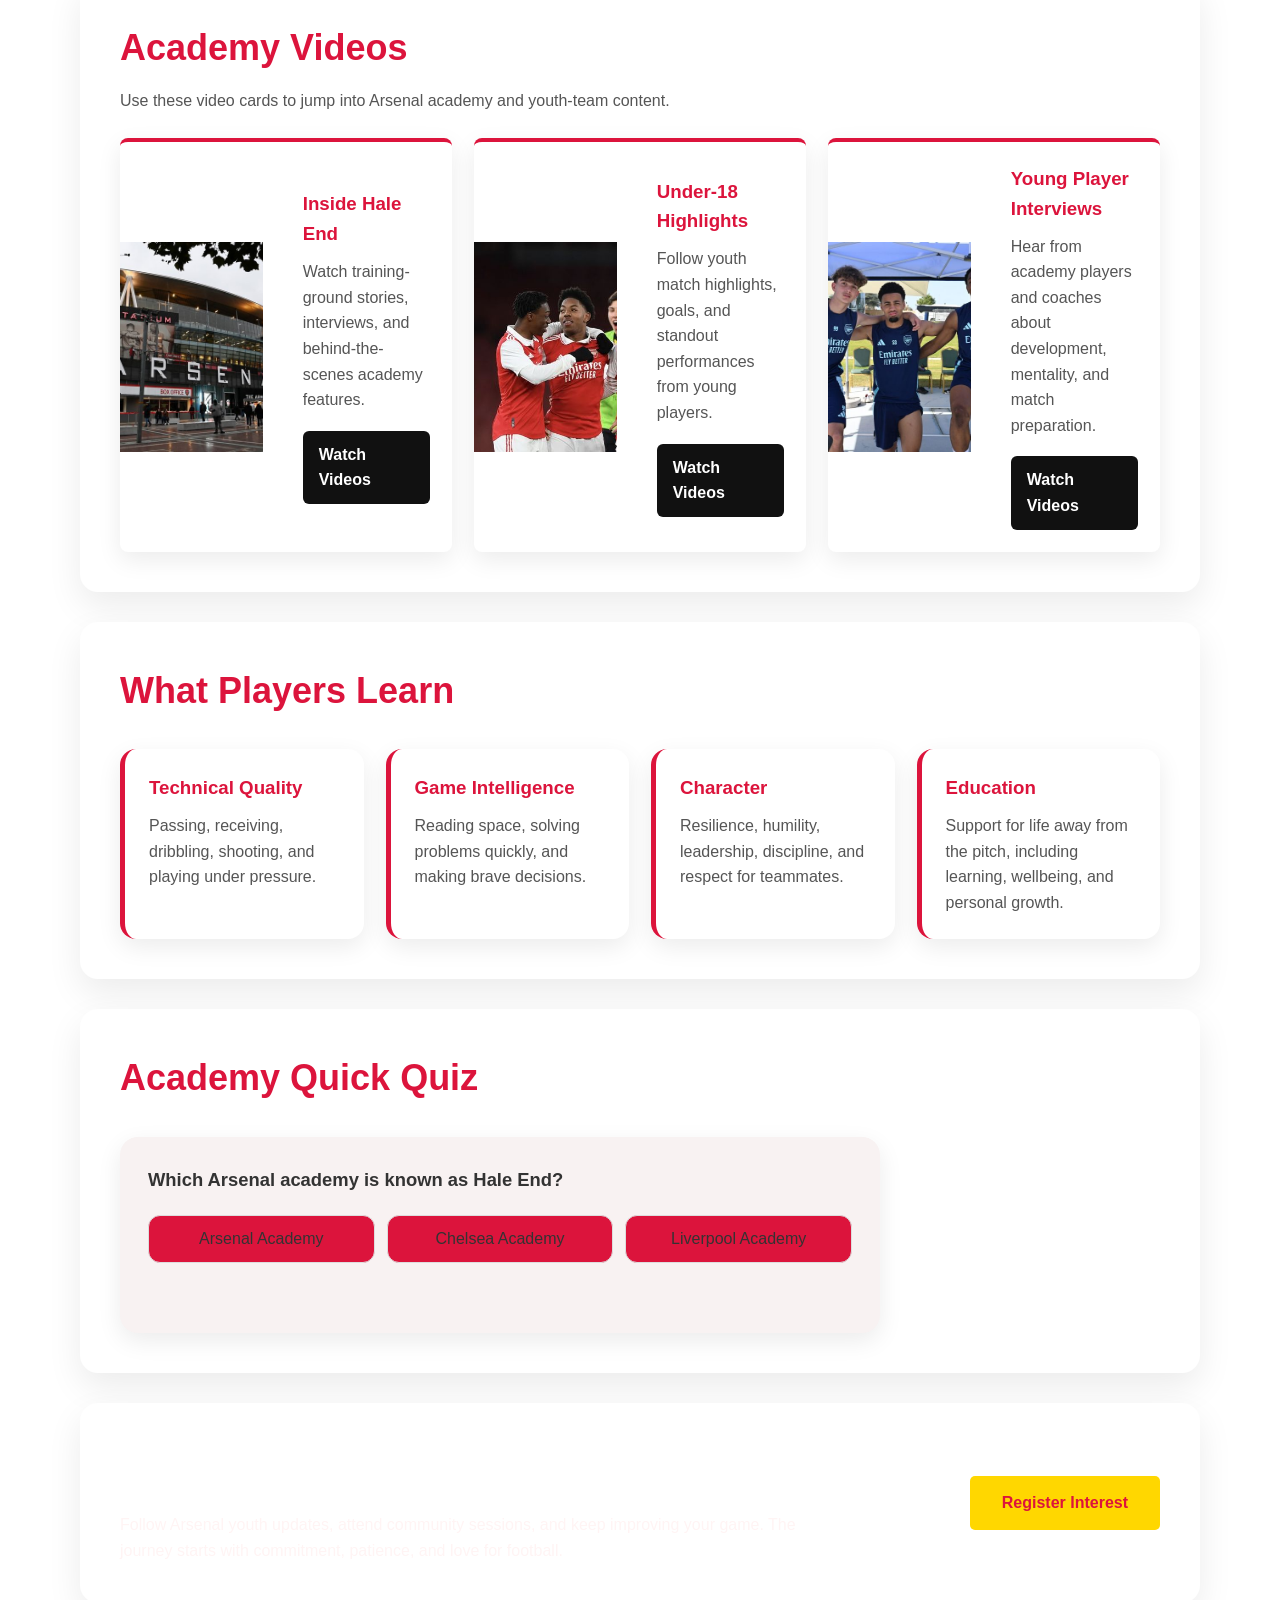
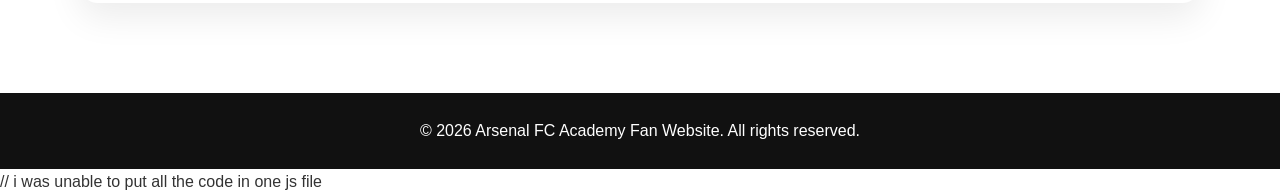
==== commit 04149b8e: "fixings" ====
--- a/Academy.html
+++ b/Academy.html
@@ -251,7 +251,7 @@
   <footer>
     <p>&copy; 2026 Arsenal FC Academy Fan Website. All rights reserved.</p>
   </footer>
-
+// i was unable to put all the  code in one js file 
   <script>
     const tabs = document.querySelectorAll(".academy-tab");
     const tabPanels = document.querySelectorAll(".academy-tab-panel");
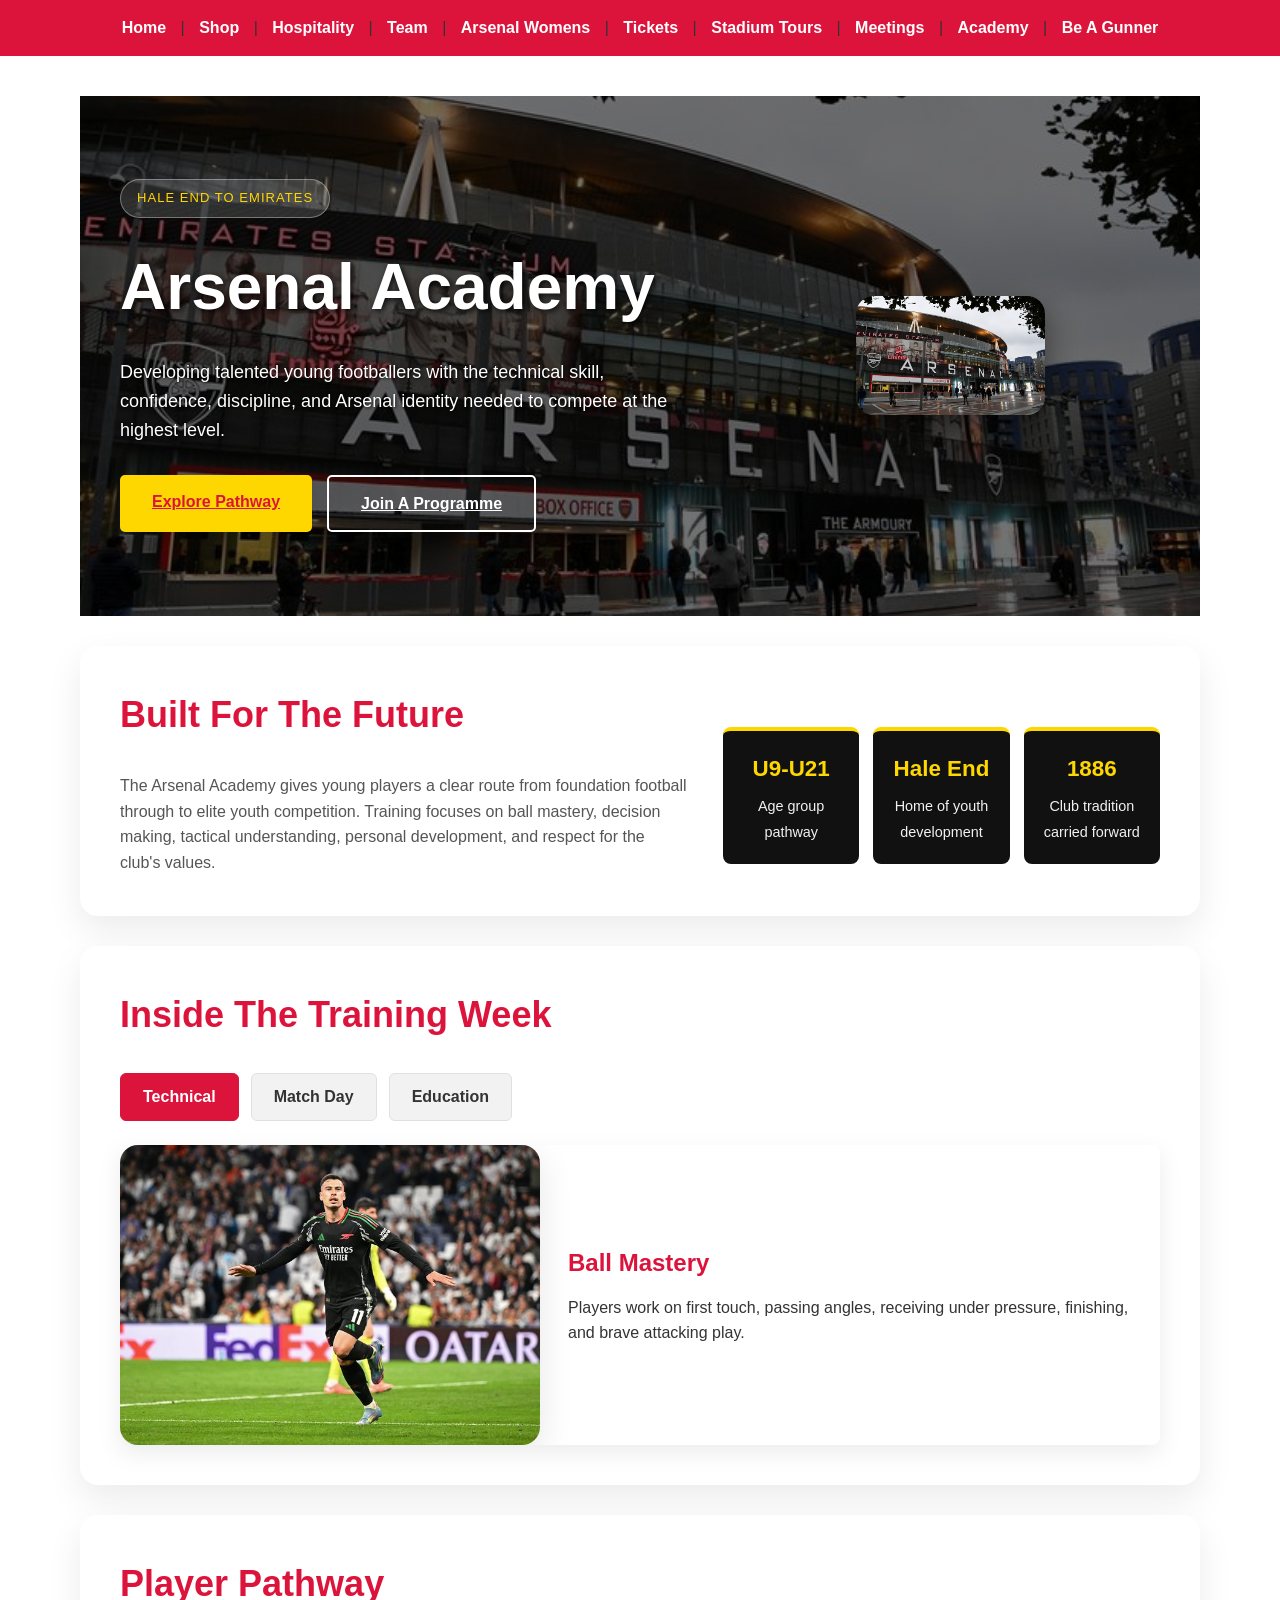
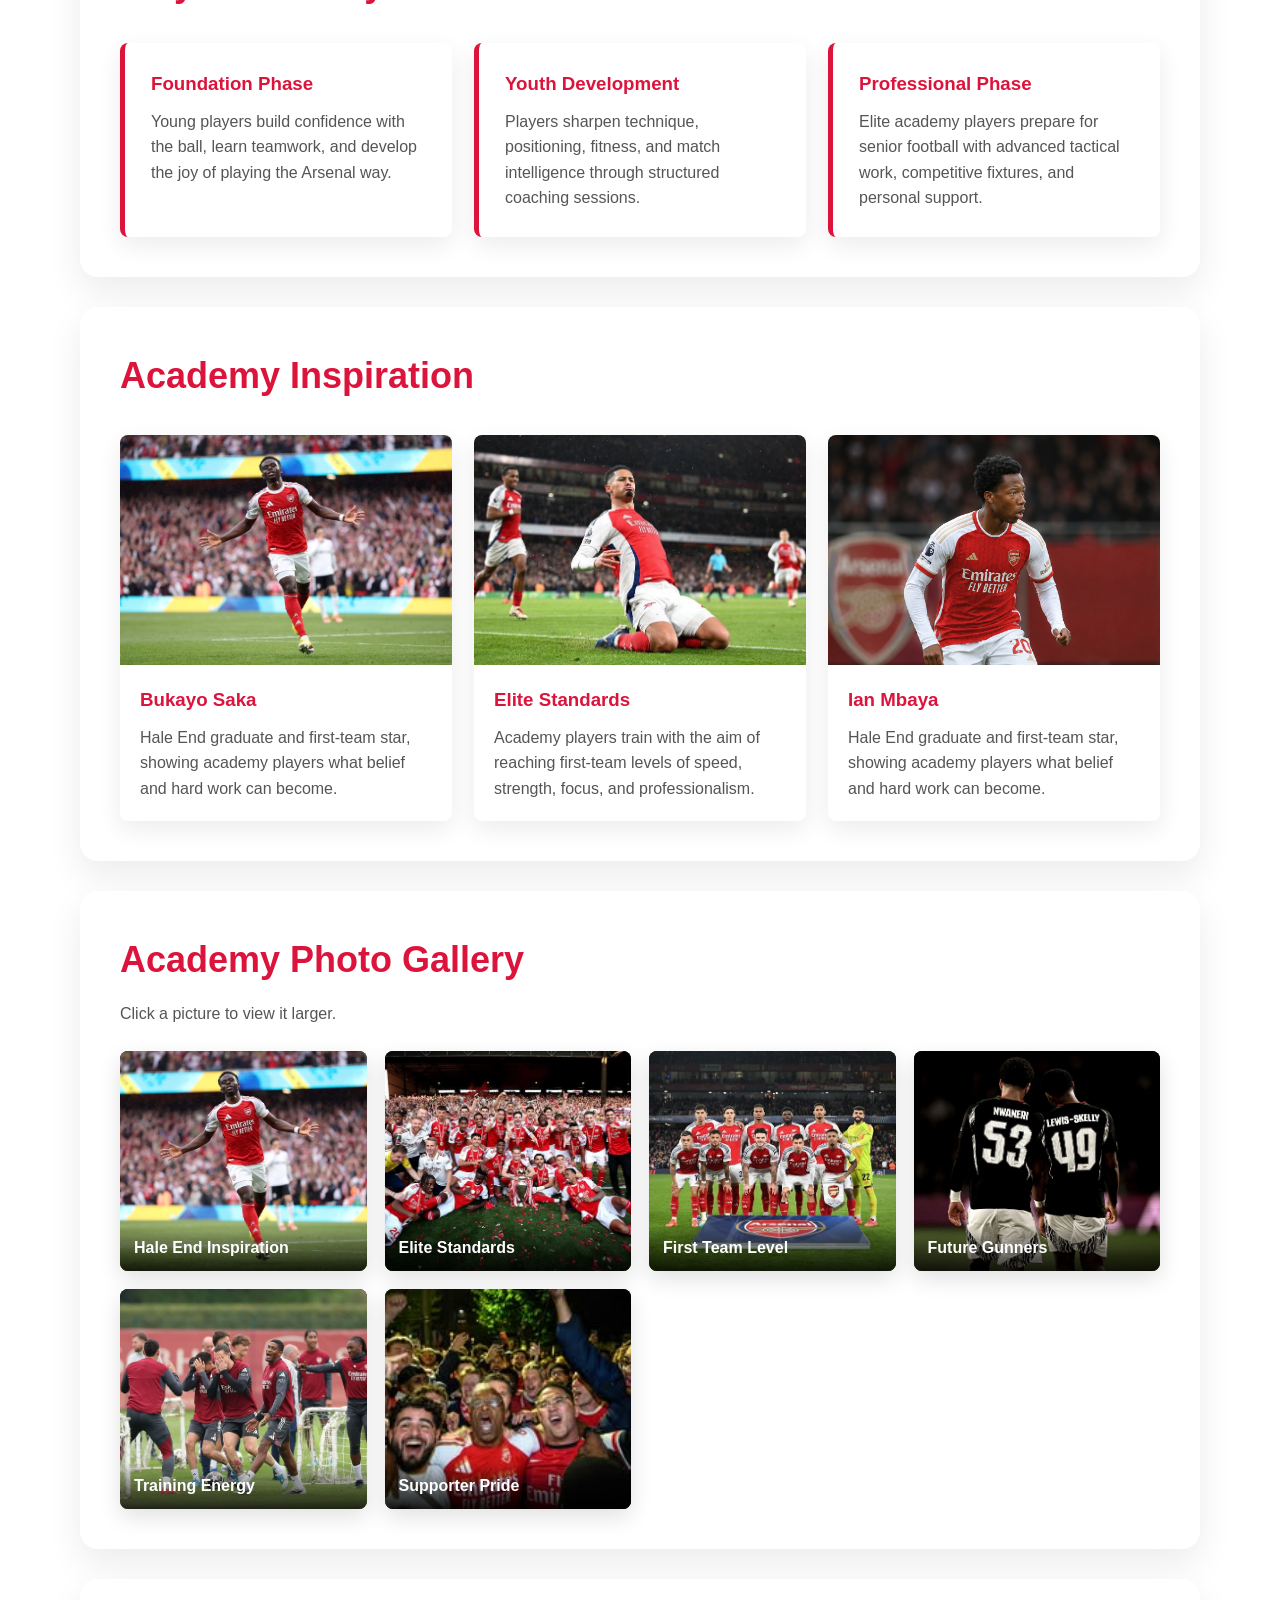
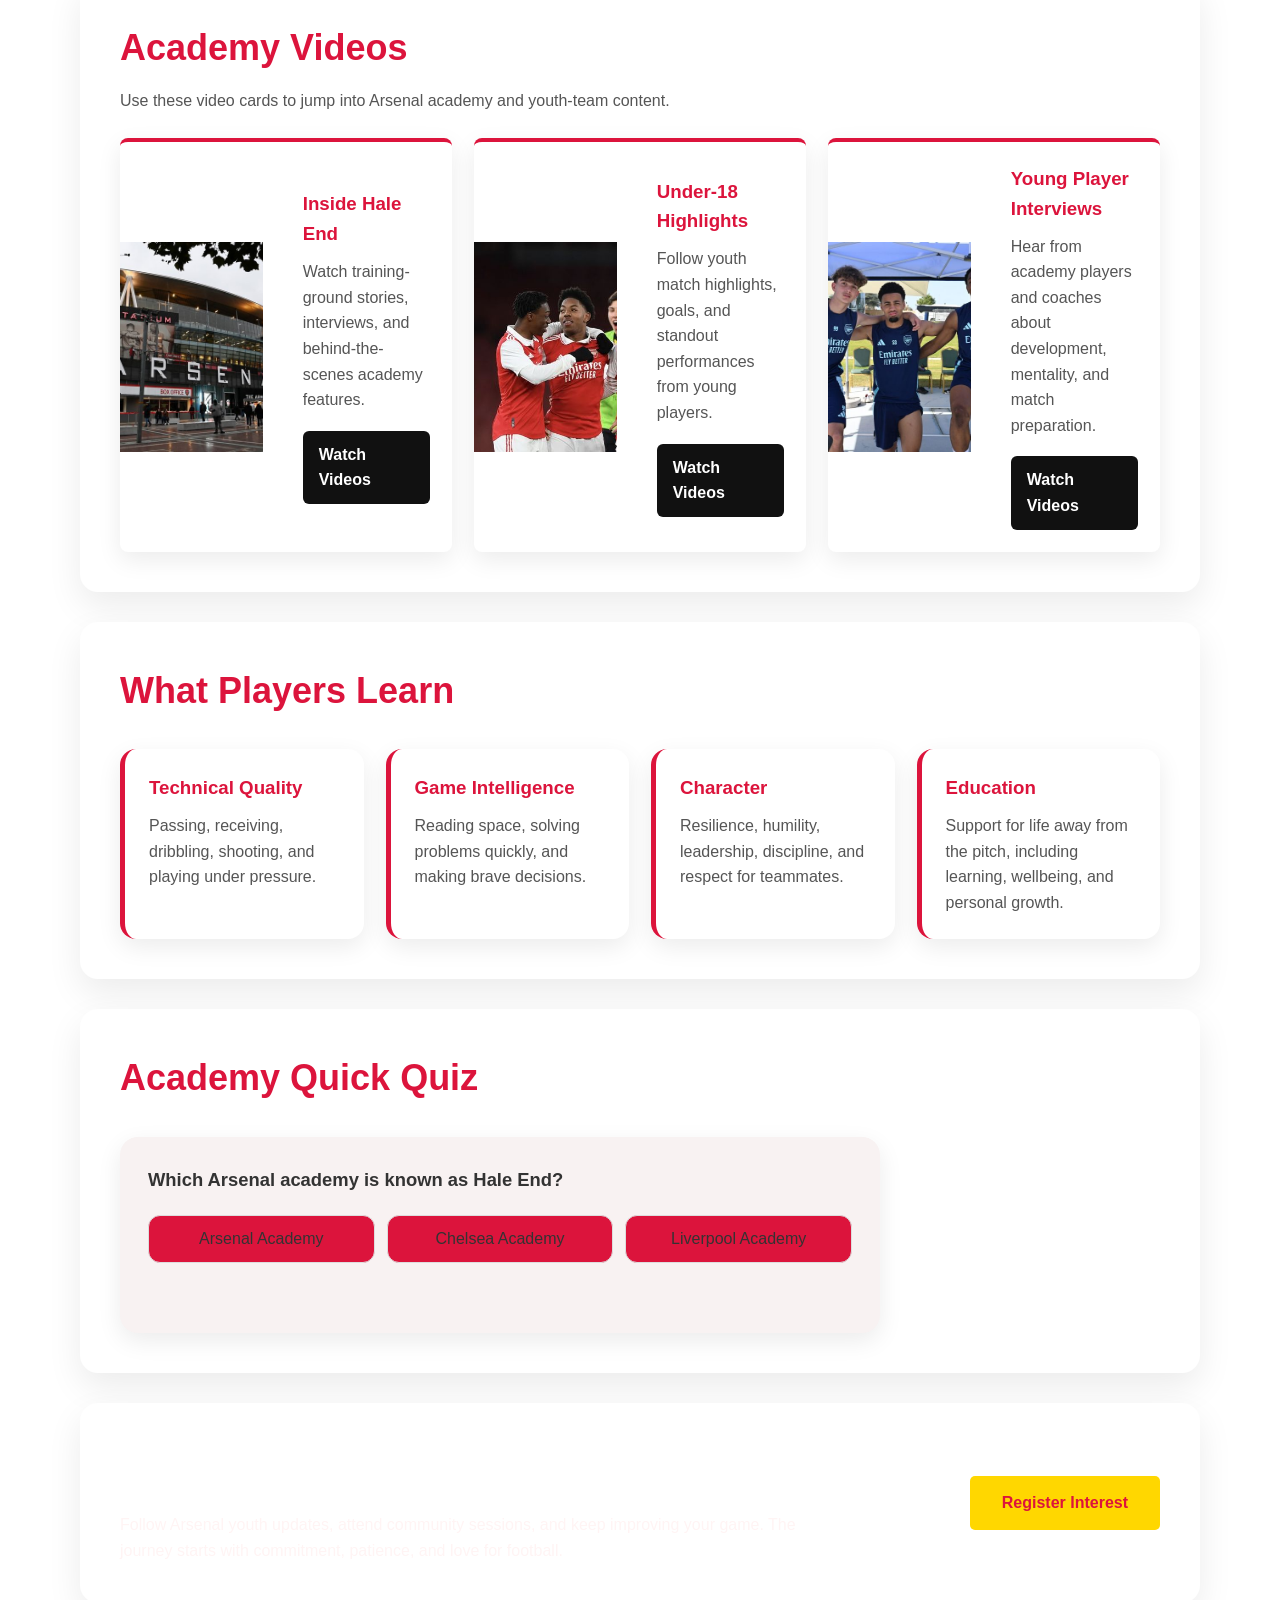
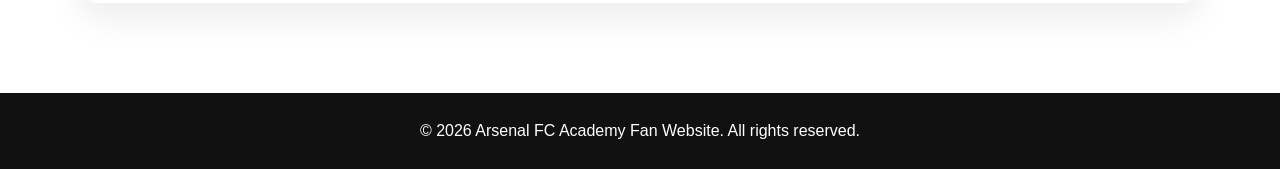
==== commit ef2bdde9: "fixings" ====
--- a/Academy.html
+++ b/Academy.html
@@ -251,7 +251,7 @@
   <footer>
     <p>&copy; 2026 Arsenal FC Academy Fan Website. All rights reserved.</p>
   </footer>
-// i was unable to put all the  code in one js file 
+
   <script>
     const tabs = document.querySelectorAll(".academy-tab");
     const tabPanels = document.querySelectorAll(".academy-tab-panel");
